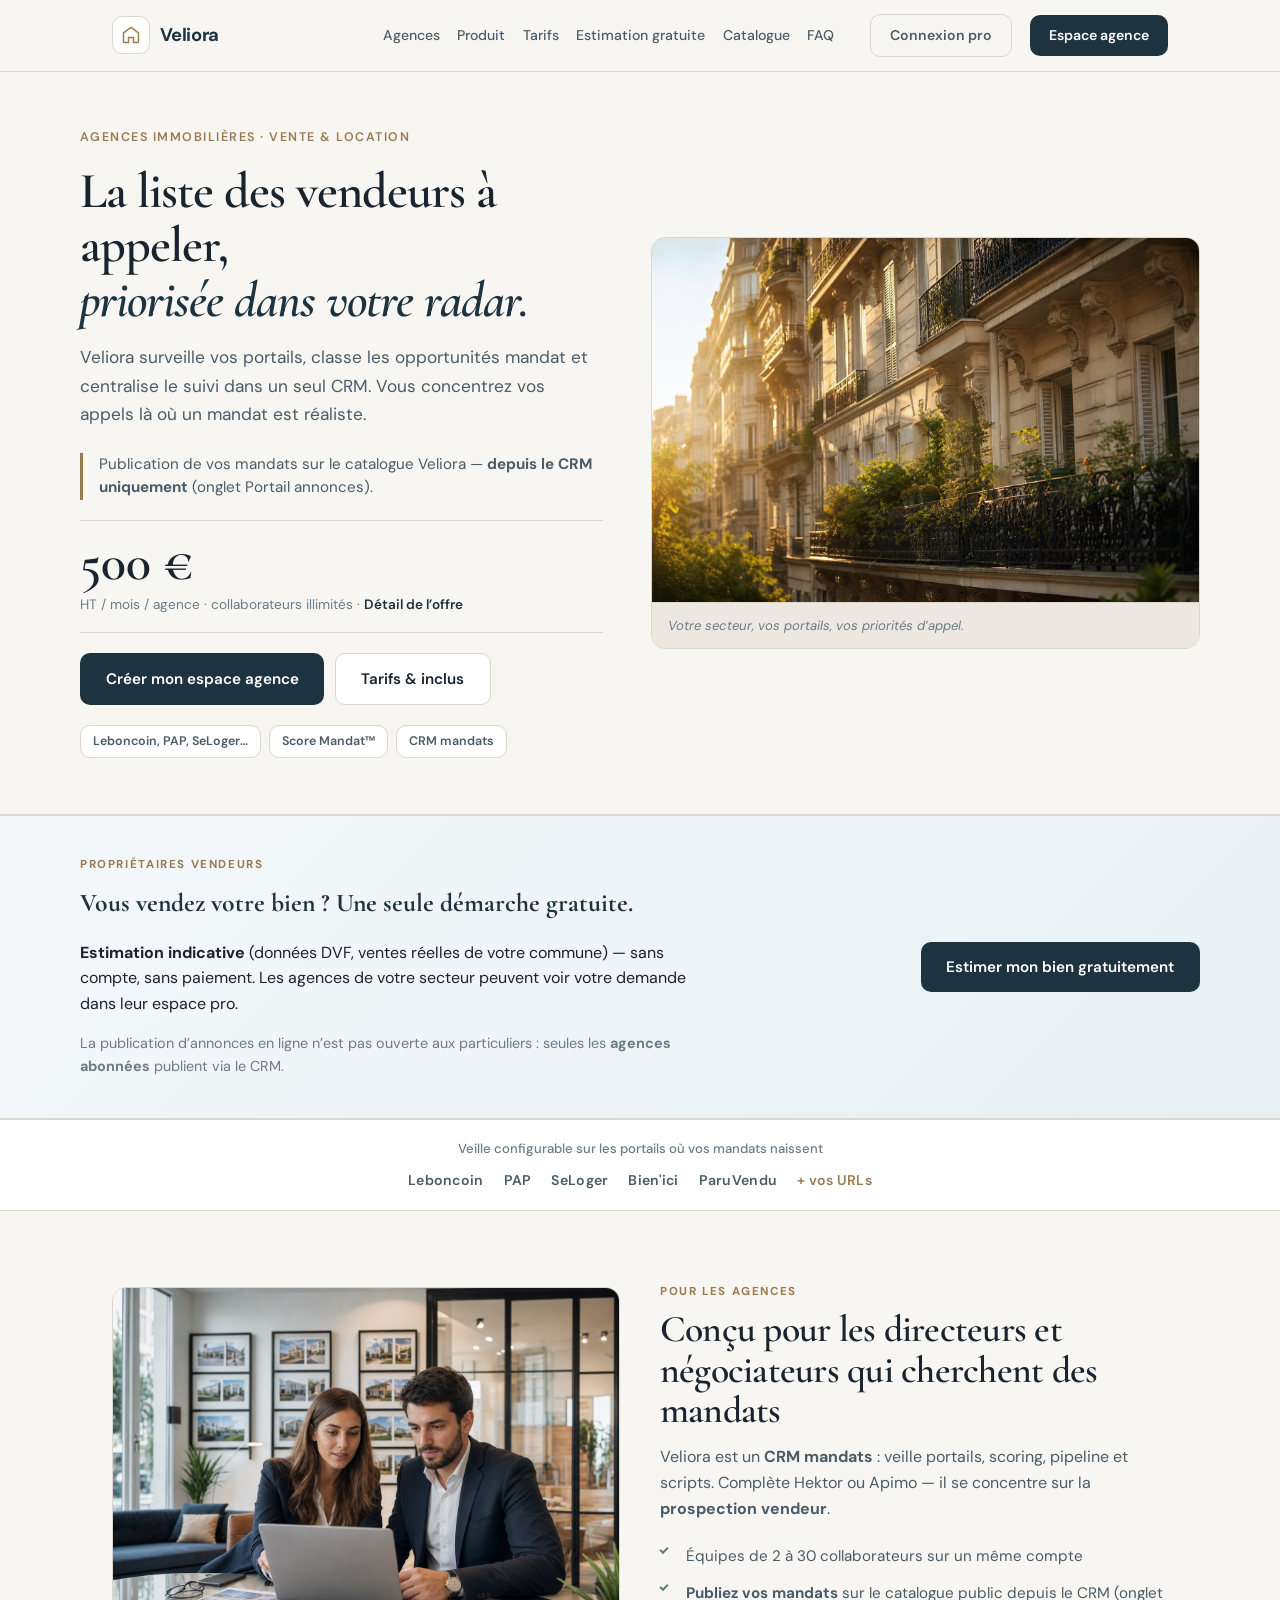
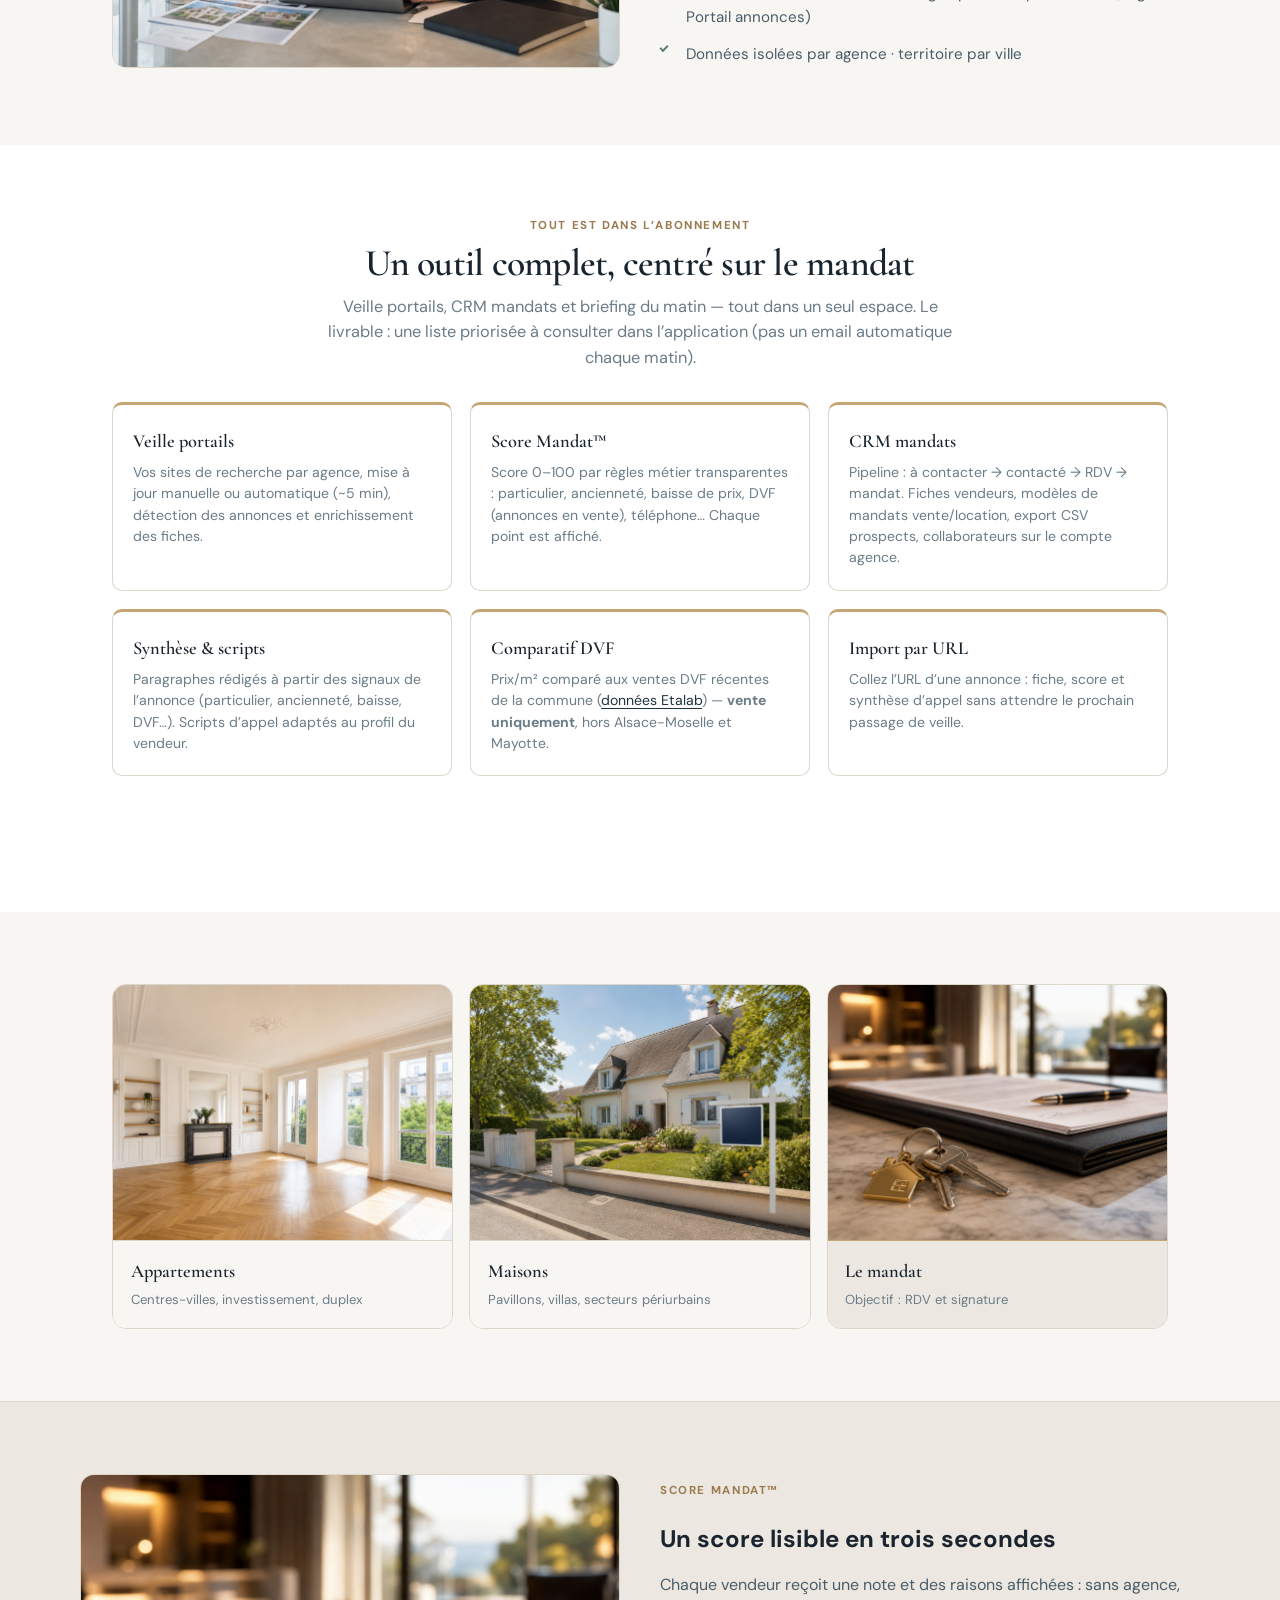
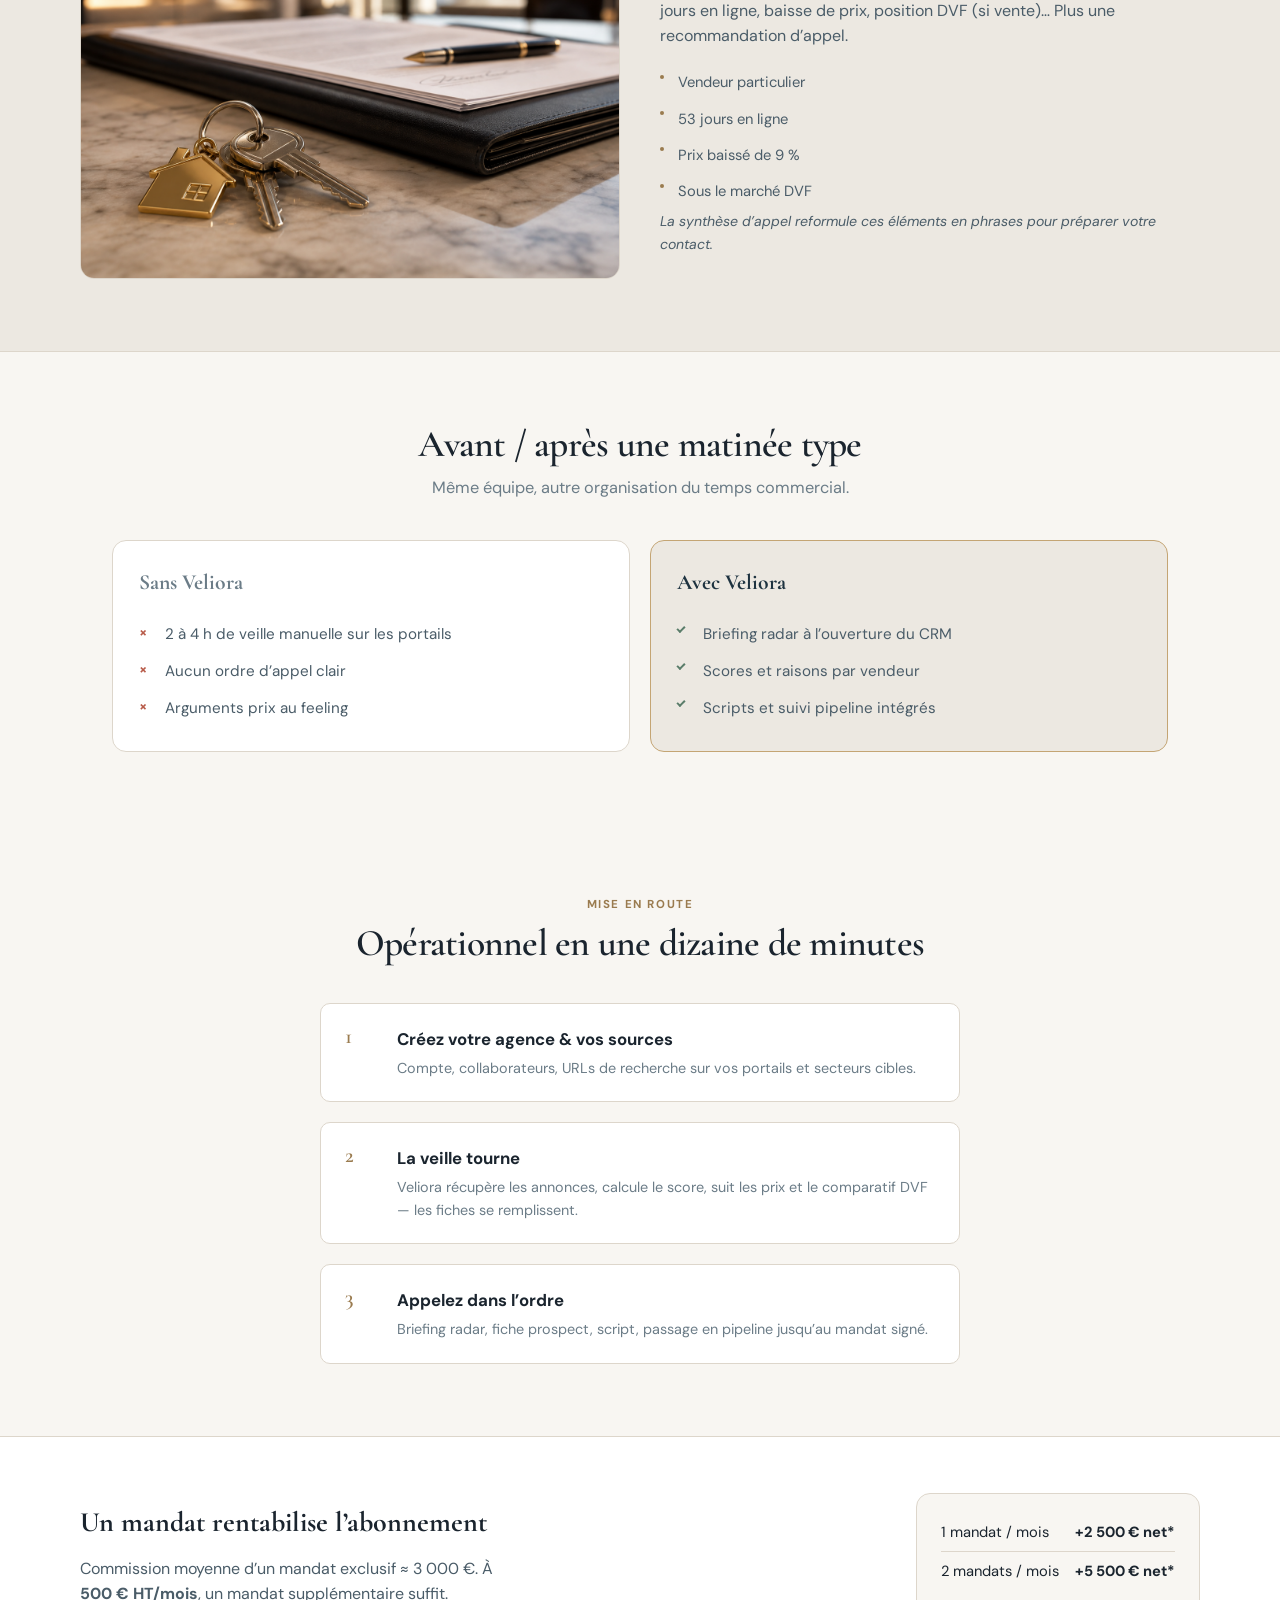
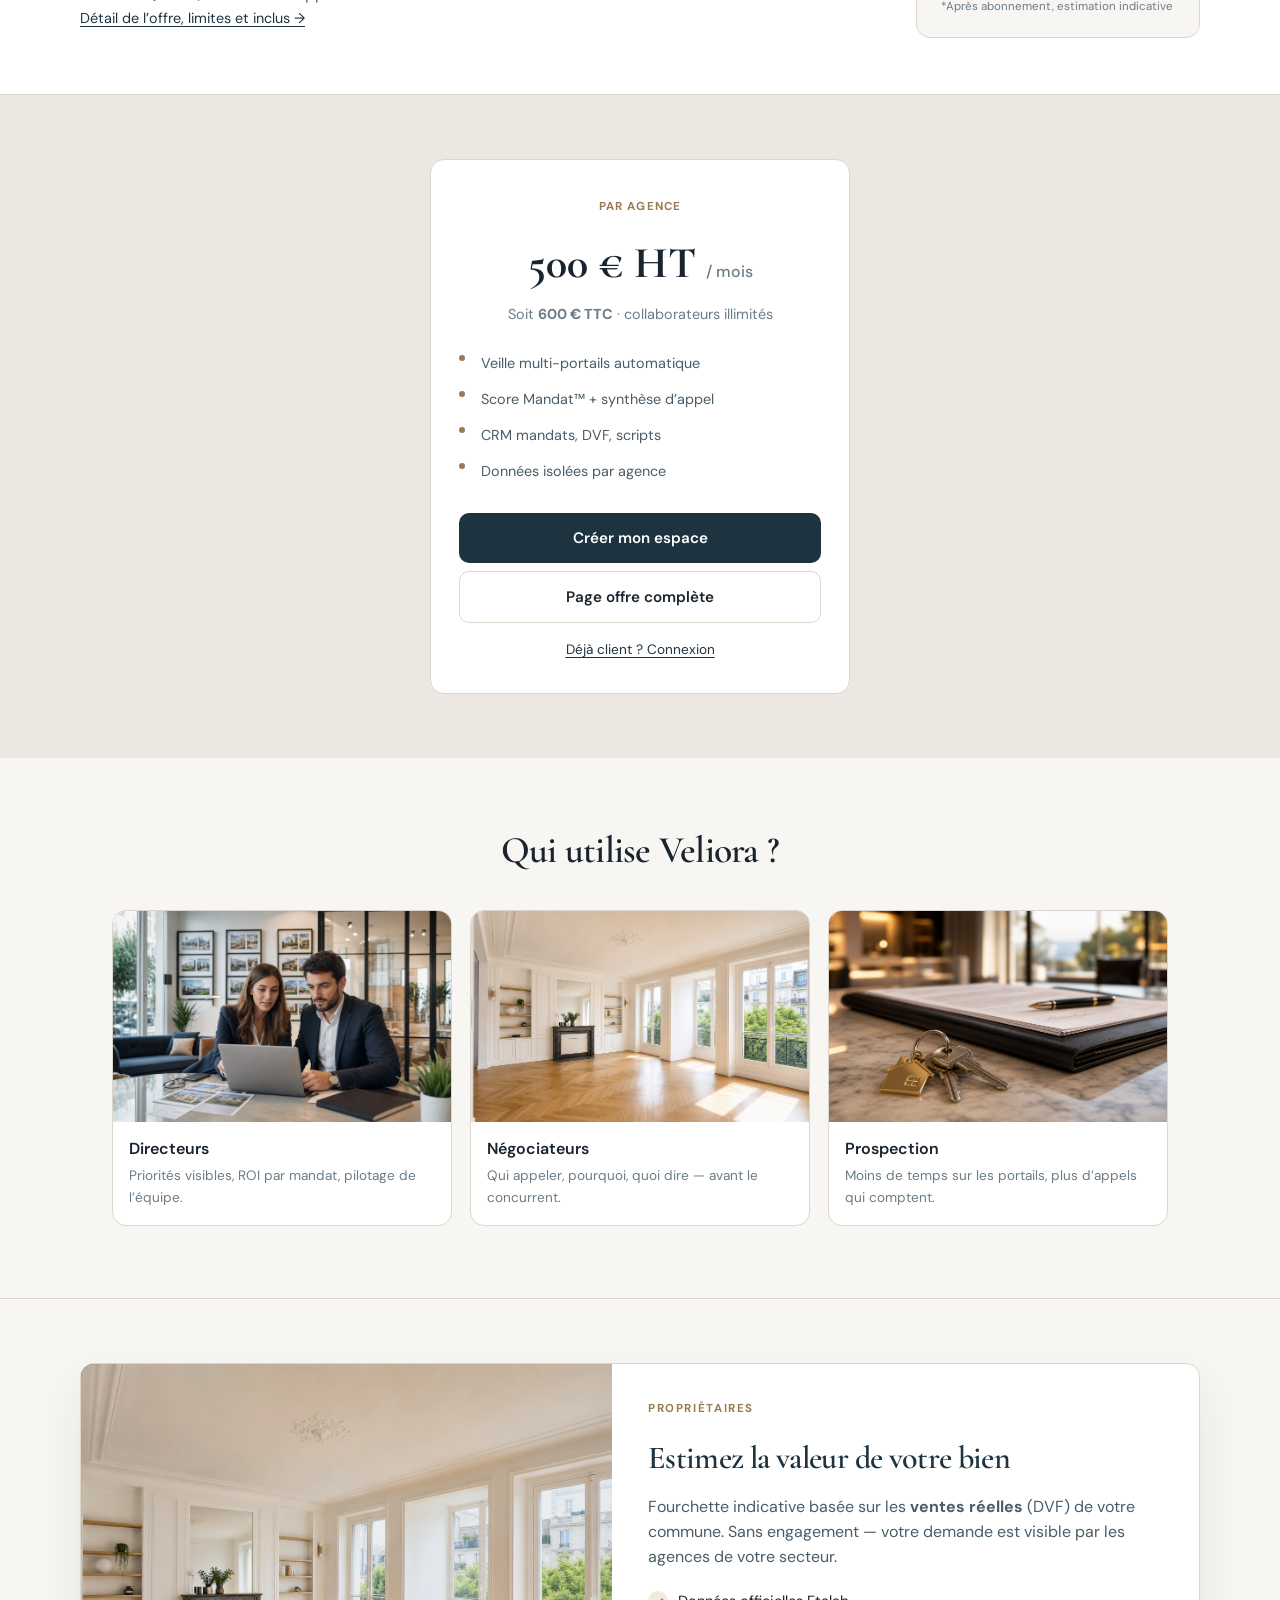
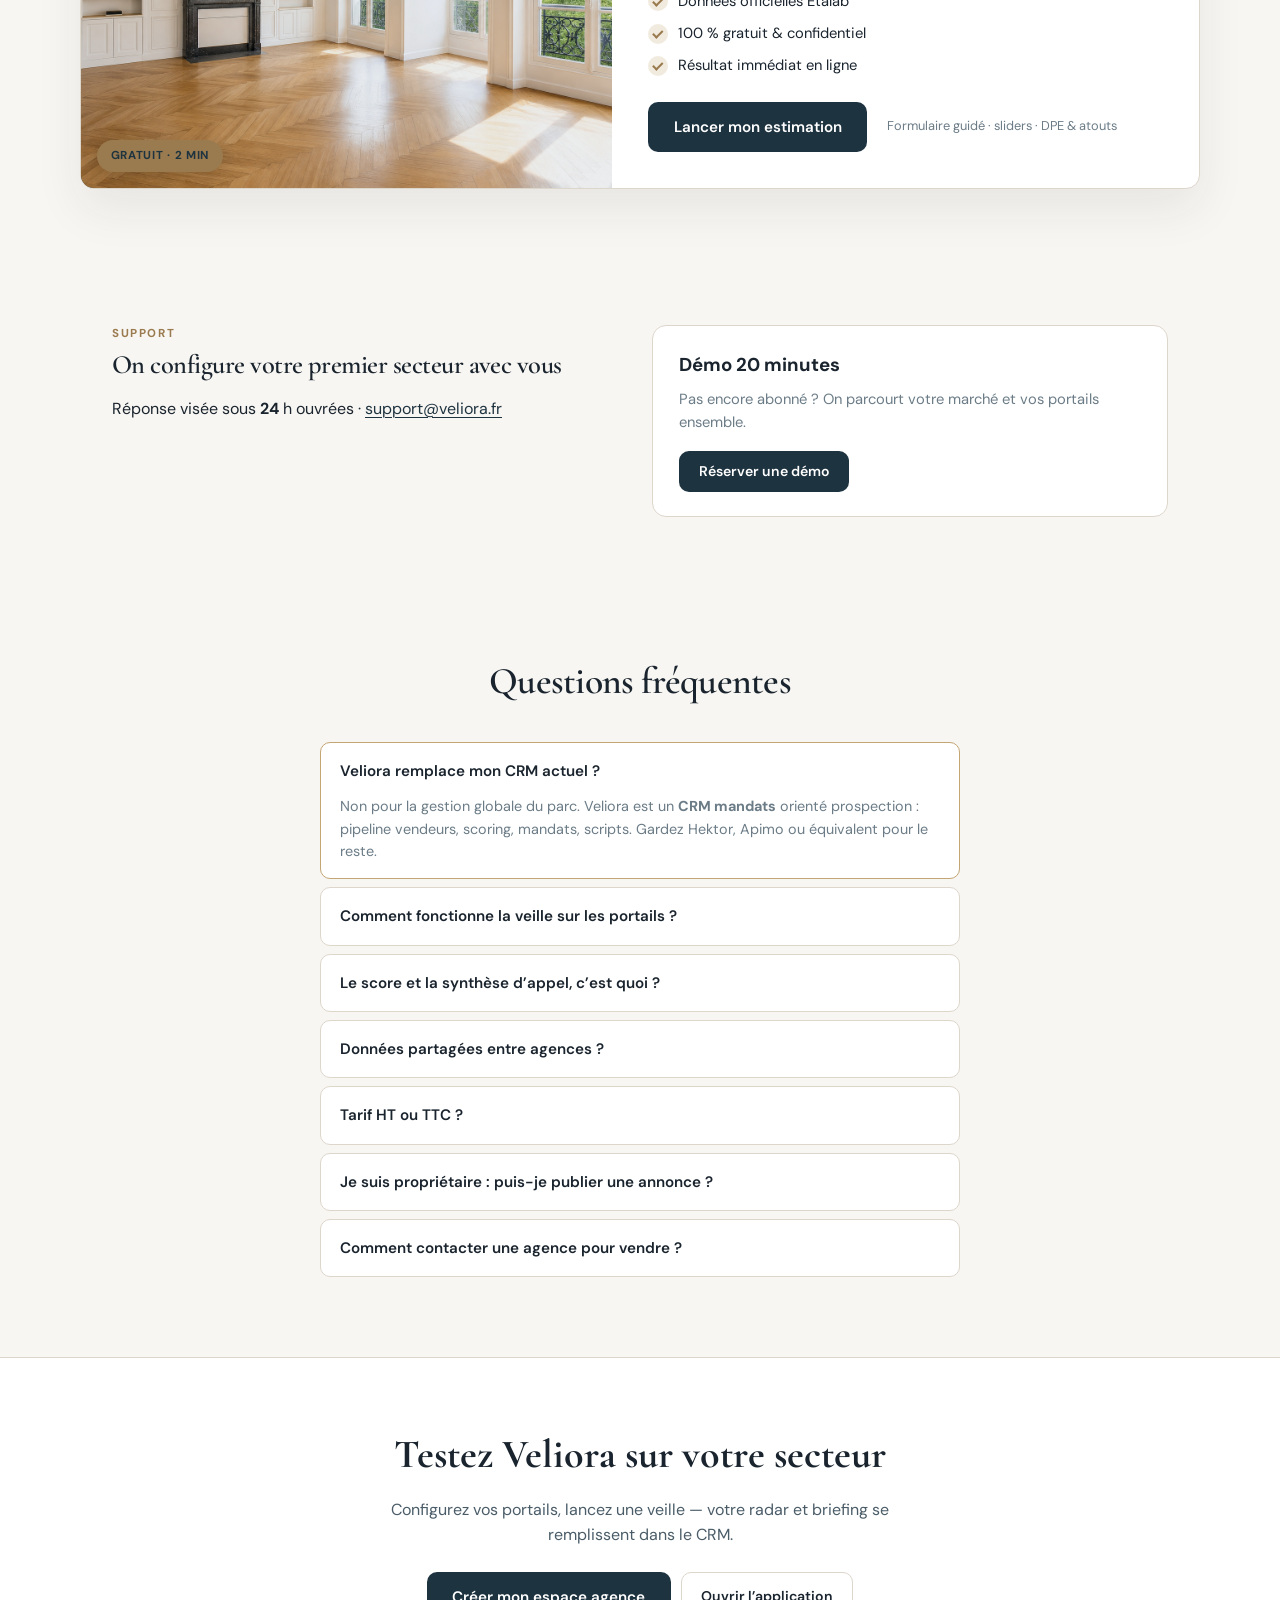
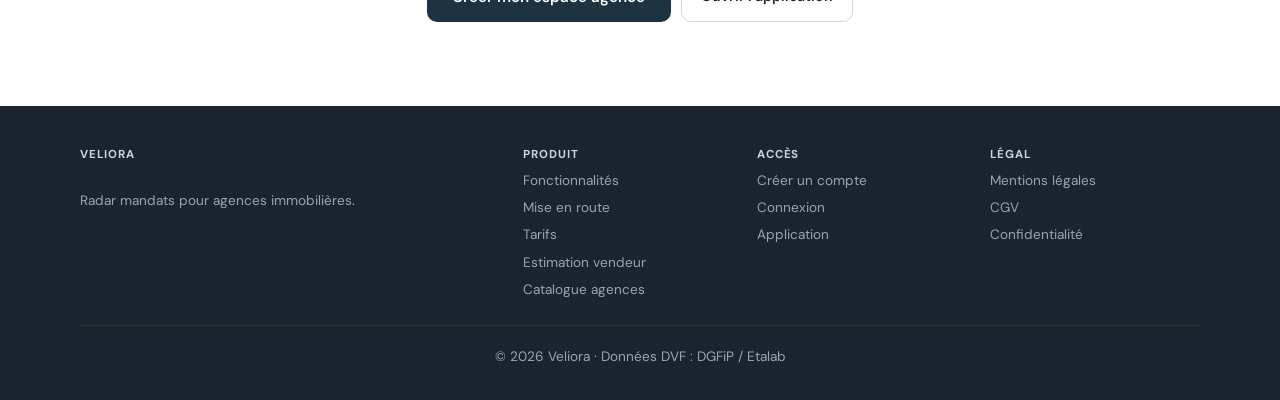
==== vitrine/index.html @ d9ef1a04 "Vitrine estimation et portail agences; adresse approximative obligatoire au crawl. Co-authored-by: C" ====
<!DOCTYPE html>
<html lang="fr">
<head>
  <meta charset="UTF-8">
  <meta name="viewport" content="width=device-width, initial-scale=1.0, viewport-fit=cover">
  <meta name="description" content="Veliora — CRM mandats pour agences. Propriétaires : estimation gratuite DVF (ventes réelles). Publication d'annonces réservée aux agences via le CRM.">
  <meta name="robots" content="index, follow">
  <link rel="canonical" href="https://veliora.fr/">
  <meta property="og:type" content="website">
  <meta property="og:locale" content="fr_FR">
  <meta property="og:title" content="Veliora — Radar mandats pour agences immobilières">
  <meta property="og:description" content="Veille, scoring et CRM mandats pour savoir qui appeler en priorité chaque matin.">
  <meta property="og:url" content="https://veliora.fr/">
  <meta property="og:image" content="https://veliora.fr/vitrine/assets/img/hero-facade.jpg">
  <meta name="twitter:card" content="summary_large_image">
  <meta name="theme-color" content="#152a36">
  <link rel="icon" href="/favicon.ico" type="image/svg+xml">
  <title>Veliora — CRM mandats pour agences · Estimation gratuite vendeurs</title>
  <link rel="stylesheet" href="/crm/assets/css/veliora-brand.css?v=2">
  <link rel="stylesheet" href="/vitrine/assets/css/vitrine.css?v=44">
  <script type="application/ld+json">
  {
    "@context": "https://schema.org",
    "@type": "SoftwareApplication",
    "name": "Veliora",
    "applicationCategory": "BusinessApplication",
    "operatingSystem": "Web",
    "description": "Radar de mandats immobiliers pour agences — veille portails, Score Mandat™, CRM mandats, briefing et priorisation des appels dans le CRM.",
    "offers": {
      "@type": "Offer",
      "price": "500",
      "priceCurrency": "EUR",
      "priceSpecification": {
        "@type": "UnitPriceSpecification",
        "price": "500",
        "priceCurrency": "EUR",
        "unitText": "HT / mois / agence"
      }
    }
  }
  </script>
</head>
<body class="vitrine vitrine-home">
  <header class="v-nav" id="top">
    <div class="v-nav-inner">
      <a href="/" class="v-brand" aria-label="Veliora — accueil">
        <span class="v-logo-mark" aria-hidden="true">
          <svg xmlns="http://www.w3.org/2000/svg" fill="none" viewBox="0 0 24 24" stroke-width="1.75" stroke="currentColor"><path d="M3 9.5L12 3l9 6.5V20a1 1 0 01-1 1h-5v-6H9v6H4a1 1 0 01-1-1V9.5z"/></svg>
        </span>
        Veliora
      </a>
      <button type="button" class="v-nav-toggle" id="nav-toggle" aria-label="Menu" aria-expanded="false">
        <span></span><span></span><span></span>
      </button>
      <nav class="v-nav-links" id="nav-links" aria-label="Navigation principale">
        <a href="/#agences">Agences</a>
        <a href="/#produit">Produit</a>
        <a href="/offre">Tarifs</a>
        <a href="/estimation" class="v-nav-estimation">Estimation gratuite</a>
        <a href="/annonces">Catalogue</a>
        <a href="/#faq">FAQ</a>
        <span class="v-nav-divider v-nav-divider--end" aria-hidden="true"></span>
        <a href="/crm/auth" class="v-btn v-btn-ghost">Connexion pro</a>
        <a href="/crm/auth?tab=register" class="v-btn v-btn-primary">Espace agence</a>
      </nav>
    </div>
  </header>

  <main>
    <!-- Hero agences -->
    <section class="v-hero v-reveal" aria-labelledby="hero-title">
      <div class="v-hero-grid">
        <div class="v-hero-copy">
          <p class="v-eyebrow">Agences immobilières · Vente &amp; location</p>
          <h1 id="hero-title">La liste des vendeurs à appeler,<br><em>priorisée dans votre radar.</em></h1>
          <p class="v-lead">
            Veliora surveille vos portails, classe les opportunités mandat et centralise le suivi dans un seul CRM.
            Vous concentrez vos appels là où un mandat est réaliste.
          </p>
          <p class="v-hero-quote">Publication de vos mandats sur le catalogue Veliora — <strong>depuis le CRM uniquement</strong> (onglet Portail annonces).</p>
          <div class="v-hero-price">
            <span class="v-hero-price-num"><span id="home-hero-price-ht">500</span> €</span>
            <span class="v-hero-price-meta">HT / mois / agence · collaborateurs illimités · <a href="/offre">Détail de l’offre</a></span>
          </div>
          <div class="v-hero-actions">
            <a href="/crm/auth?tab=register" class="v-btn v-btn-primary v-btn-lg">Créer mon espace agence</a>
            <a href="/offre" class="v-btn v-btn-secondary v-btn-lg">Tarifs &amp; inclus</a>
          </div>
          <ul class="v-hero-chips" aria-label="Fonctionnalités clés">
            <li>Leboncoin, PAP, SeLoger…</li>
            <li>Score Mandat™</li>
            <li>CRM mandats</li>
          </ul>
        </div>
        <figure class="v-hero-photo">
          <img src="/vitrine/assets/img/hero-facade.jpg" alt="Façade d'immeuble — le marché immobilier de votre secteur" width="1200" height="800" loading="eager" decoding="async" fetchpriority="high">
          <figcaption>Votre secteur, vos portails, vos priorités d’appel.</figcaption>
        </figure>
      </div>
    </section>

    <!-- Propriétaires — estimation seule -->
    <section class="v-owner-strip v-reveal" id="proprietaires" aria-labelledby="owner-strip-title">
      <div class="v-owner-strip-inner">
        <div class="v-owner-strip-copy">
          <span class="v-label">Propriétaires vendeurs</span>
          <h2 id="owner-strip-title">Vous vendez votre bien&nbsp;? Une seule démarche gratuite.</h2>
          <p><strong>Estimation indicative</strong> (données DVF, ventes réelles de votre commune) — sans compte, sans paiement. Les agences de votre secteur peuvent voir votre demande dans leur espace pro.</p>
          <p class="v-owner-strip-note">La publication d’annonces en ligne n’est pas ouverte aux particuliers : seules les <strong>agences abonnées</strong> publient via le CRM.</p>
        </div>
        <a href="/estimation" class="v-btn v-btn-primary v-btn-lg">Estimer mon bien gratuitement</a>
      </div>
    </section>

    <!-- Portails -->
    <section class="v-strip v-reveal" aria-label="Portails surveillés">
      <div class="v-strip-inner">
        <p>Veille configurable sur les portails où vos mandats naissent</p>
        <div class="v-strip-logos">
          <span>Leboncoin</span>
          <span>PAP</span>
          <span>SeLoger</span>
          <span>Bien'ici</span>
          <span>ParuVendu</span>
          <span class="v-strip-more">+ vos URLs</span>
        </div>
      </div>
    </section>

    <!-- Agences -->
    <section class="v-section v-split v-reveal" id="agences">
      <div class="v-split-media">
        <img src="/vitrine/assets/img/agency-office.jpg" alt="Équipe d'agence immobilière au travail" width="1200" height="675" loading="lazy" decoding="async">
      </div>
      <div class="v-split-copy">
        <span class="v-label">Pour les agences</span>
        <h2>Conçu pour les directeurs et négociateurs qui cherchent des mandats</h2>
        <p>
          Veliora est un <strong>CRM mandats</strong> : veille portails, scoring, pipeline et scripts.
          Complète Hektor ou Apimo — il se concentre sur la <strong>prospection vendeur</strong>.
        </p>
        <ul class="v-check-list">
          <li>Équipes de 2 à 30 collaborateurs sur un même compte</li>
          <li><strong>Publiez vos mandats</strong> sur le catalogue public depuis le CRM (onglet Portail annonces)</li>
          <li>Données isolées par agence · territoire par ville</li>
        </ul>
      </div>
    </section>

    <!-- Produit honnête -->
    <section class="v-section v-suite v-reveal" id="produit">
      <div class="v-section-head">
        <span class="v-label">Tout est dans l’abonnement</span>
        <h2>Un outil complet, centré sur le mandat</h2>
        <p class="sub">Veille portails, CRM mandats et briefing du matin — tout dans un seul espace. Le livrable : une liste priorisée à consulter dans l’application (pas un email automatique chaque matin).</p>
      </div>
      <div class="v-suite-grid v-reveal-group">
        <article class="v-suite-card" data-reveal-delay>
          <h3>Veille portails</h3>
          <p>Vos sites de recherche par agence, mise à jour manuelle ou automatique (~5 min), détection des annonces et enrichissement des fiches.</p>
        </article>
        <article class="v-suite-card" data-reveal-delay>
          <h3>Score Mandat™</h3>
          <p>Score 0–100 par règles métier transparentes : particulier, ancienneté, baisse de prix, DVF (annonces en vente), téléphone… Chaque point est affiché.</p>
        </article>
        <article class="v-suite-card" data-reveal-delay>
          <h3>CRM mandats</h3>
          <p>Pipeline : à contacter → contacté → RDV → mandat. Fiches vendeurs, modèles de mandats vente/location, export CSV prospects, collaborateurs sur le compte agence.</p>
        </article>
        <article class="v-suite-card" data-reveal-delay>
          <h3>Synthèse & scripts</h3>
          <p>Paragraphes rédigés à partir des signaux de l’annonce (particulier, ancienneté, baisse, DVF…). Scripts d’appel adaptés au profil du vendeur.</p>
        </article>
        <article class="v-suite-card" data-reveal-delay>
          <h3>Comparatif DVF</h3>
          <p>Prix/m² comparé aux ventes DVF récentes de la commune (<a href="https://app.dvf.etalab.gouv.fr/" target="_blank" rel="noopener">données Etalab</a>) — <strong>vente uniquement</strong>, hors Alsace-Moselle et Mayotte.</p>
        </article>
        <article class="v-suite-card" data-reveal-delay>
          <h3>Import par URL</h3>
          <p>Collez l’URL d’une annonce : fiche, score et synthèse d’appel sans attendre le prochain passage de veille.</p>
        </article>
      </div>
    </section>

    <!-- Galerie biens -->
    <section class="v-section v-gallery v-reveal">
      <div class="v-gallery-grid v-reveal-group">
        <article class="v-gallery-card" data-reveal-delay>
          <img src="/vitrine/assets/img/apartment-interior.jpg" alt="Appartement en vente" width="800" height="600" loading="lazy" decoding="async">
          <div class="v-gallery-cap"><h3>Appartements</h3><p>Centres-villes, investissement, duplex</p></div>
        </article>
        <article class="v-gallery-card" data-reveal-delay>
          <img src="/vitrine/assets/img/house-exterior.jpg" alt="Maison avec jardin" width="800" height="600" loading="lazy" decoding="async">
          <div class="v-gallery-cap"><h3>Maisons</h3><p>Pavillons, villas, secteurs périurbains</p></div>
        </article>
        <article class="v-gallery-card v-gallery-card--accent" data-reveal-delay>
          <img src="/vitrine/assets/img/mandate-keys.jpg" alt="Clés et mandat signé" width="400" height="400" loading="lazy" decoding="async">
          <div class="v-gallery-cap"><h3>Le mandat</h3><p>Objectif : RDV et signature</p></div>
        </article>
      </div>
    </section>

    <!-- Score -->
    <section class="v-band v-band--paper v-reveal" id="score-mandat">
      <div class="v-band-inner v-split">
        <div class="v-split-media">
          <img src="/vitrine/assets/img/mandate-keys.jpg" alt="Remise des clés — objectif mandat signé" width="800" height="600" loading="lazy" decoding="async">
        </div>
        <div class="v-split-copy">
          <span class="v-label">Score Mandat™</span>
          <h2>Un score lisible en trois secondes</h2>
          <p>Chaque vendeur reçoit une note et des raisons affichées : sans agence, jours en ligne, baisse de prix, position DVF (si vente)… Plus une recommandation d’appel.</p>
          <ul class="v-score-reasons">
            <li>Vendeur particulier</li>
            <li>53 jours en ligne</li>
            <li>Prix baissé de 9 %</li>
            <li>Sous le marché DVF</li>
          </ul>
          <p class="v-band-note">La synthèse d’appel reformule ces éléments en phrases pour préparer votre contact.</p>
        </div>
      </div>
    </section>

    <!-- Avant / après -->
    <section class="v-section v-compare v-reveal">
      <div class="v-section-head">
        <h2>Avant / après une matinée type</h2>
        <p class="sub">Même équipe, autre organisation du temps commercial.</p>
      </div>
      <div class="v-before-after-grid">
        <div class="v-ba-col before">
          <h3>Sans Veliora</h3>
          <ul class="v-check-list negative">
            <li>2 à 4 h de veille manuelle sur les portails</li>
            <li>Aucun ordre d’appel clair</li>
            <li>Arguments prix au feeling</li>
          </ul>
        </div>
        <div class="v-ba-col after">
          <h3>Avec Veliora</h3>
          <ul class="v-check-list">
            <li>Briefing radar à l’ouverture du CRM</li>
            <li>Scores et raisons par vendeur</li>
            <li>Scripts et suivi pipeline intégrés</li>
          </ul>
        </div>
      </div>
    </section>

    <!-- Étapes -->
    <section class="v-section v-steps-block v-reveal" id="comment">
      <div class="v-section-head">
        <span class="v-label">Mise en route</span>
        <h2>Opérationnel en une dizaine de minutes</h2>
      </div>
      <ol class="v-steps">
        <li class="v-reveal">
          <span class="v-step-num">1</span>
          <div>
            <h3>Créez votre agence & vos sources</h3>
            <p>Compte, collaborateurs, URLs de recherche sur vos portails et secteurs cibles.</p>
          </div>
        </li>
        <li class="v-reveal">
          <span class="v-step-num">2</span>
          <div>
            <h3>La veille tourne</h3>
            <p>Veliora récupère les annonces, calcule le score, suit les prix et le comparatif DVF — les fiches se remplissent.</p>
          </div>
        </li>
        <li class="v-reveal">
          <span class="v-step-num">3</span>
          <div>
            <h3>Appelez dans l’ordre</h3>
            <p>Briefing radar, fiche prospect, script, passage en pipeline jusqu’au mandat signé.</p>
          </div>
        </li>
      </ol>
    </section>

    <!-- ROI -->
    <section class="v-roi v-reveal">
      <div class="v-roi-inner">
        <div class="v-roi-text">
          <h2>Un mandat rentabilise l’abonnement</h2>
          <p>Commission moyenne d’un mandat exclusif ≈ 3 000 €. À <strong><span id="home-price-ht">500</span> € HT/mois</strong>, un mandat supplémentaire suffit.</p>
          <p class="v-roi-link"><a href="/offre">Détail de l’offre, limites et inclus →</a></p>
        </div>
        <div class="v-roi-math">
          <div class="v-roi-row"><span>1 mandat / mois</span><strong>+2 500 € net*</strong></div>
          <div class="v-roi-row"><span>2 mandats / mois</span><strong>+5 500 € net*</strong></div>
          <p class="v-roi-foot">*Après abonnement, estimation indicative</p>
        </div>
      </div>
    </section>

    <!-- Tarif -->
    <section class="v-pricing v-reveal" id="tarifs">
      <div class="v-pricing-card">
        <span class="v-price-badge">Par agence</span>
        <h2><span id="home-price-ht-2">500</span> € HT <span class="v-price-period">/ mois</span></h2>
        <p class="v-price-ttc-home">Soit <strong><span id="home-price-ttc">600</span> € TTC</strong> · collaborateurs illimités</p>
        <ul class="v-price-list">
          <li>Veille multi-portails automatique</li>
          <li>Score Mandat™ + synthèse d’appel</li>
          <li>CRM mandats, DVF, scripts</li>
          <li>Données isolées par agence</li>
        </ul>
        <div class="v-price-actions">
          <a href="/crm/auth?tab=register" class="v-btn v-btn-primary v-btn-lg">Créer mon espace</a>
          <a href="/offre" class="v-btn v-btn-secondary v-btn-lg">Page offre complète</a>
        </div>
        <p class="v-price-alt"><a href="/crm/auth">Déjà client ? Connexion</a></p>
      </div>
    </section>

    <!-- Équipe -->
    <section class="v-section v-team v-reveal">
      <div class="v-section-head">
        <h2>Qui utilise Veliora ?</h2>
      </div>
      <div class="v-audience">
        <article class="v-audience-item">
          <img src="/vitrine/assets/img/agency-office.jpg" alt="" width="400" height="280" loading="lazy" decoding="async">
          <h3>Directeurs</h3>
          <p>Priorités visibles, ROI par mandat, pilotage de l’équipe.</p>
        </article>
        <article class="v-audience-item">
          <img src="/vitrine/assets/img/apartment-interior.jpg" alt="" width="400" height="280" loading="lazy" decoding="async">
          <h3>Négociateurs</h3>
          <p>Qui appeler, pourquoi, quoi dire — avant le concurrent.</p>
        </article>
        <article class="v-audience-item">
          <img src="/vitrine/assets/img/mandate-keys.jpg" alt="" width="400" height="280" loading="lazy" decoding="async">
          <h3>Prospection</h3>
          <p>Moins de temps sur les portails, plus d’appels qui comptent.</p>
        </article>
      </div>
    </section>

    <!-- CTA estimation vendeur → LP /estimation -->
    <section class="v-est-promo v-reveal" id="estimateur" aria-labelledby="estimateur-title">
      <div class="v-est-promo-wrap">
        <article class="v-est-promo-card">
          <div class="v-est-promo-visual" aria-hidden="true">
            <img src="/vitrine/assets/img/apartment-interior.jpg" alt="" width="560" height="400" loading="lazy" decoding="async">
            <span class="v-est-promo-badge">Gratuit · 2 min</span>
          </div>
          <div class="v-est-promo-body">
            <span class="v-label">Propriétaires</span>
            <h2 id="estimateur-title">Estimez la valeur de votre bien</h2>
            <p class="v-est-promo-lead">Fourchette indicative basée sur les <strong>ventes réelles</strong> (DVF) de votre commune. Sans engagement — votre demande est visible par les agences de votre secteur.</p>
            <ul class="v-est-promo-points">
              <li><span class="v-est-promo-check" aria-hidden="true"></span>Données officielles Etalab</li>
              <li><span class="v-est-promo-check" aria-hidden="true"></span>100 % gratuit &amp; confidentiel</li>
              <li><span class="v-est-promo-check" aria-hidden="true"></span>Résultat immédiat en ligne</li>
            </ul>
            <div class="v-est-promo-actions">
              <a href="/estimation" class="v-btn v-btn-primary v-btn-lg">Lancer mon estimation</a>
              <span class="v-est-promo-meta">Formulaire guidé · sliders · DPE &amp; atouts</span>
            </div>
          </div>
        </article>
      </div>
    </section>

    <!-- Support -->
    <section class="v-section v-support-block v-reveal" id="support">
      <div class="v-support-grid">
        <div class="v-support-copy">
          <span class="v-label">Support</span>
          <h2>On configure votre premier secteur avec vous</h2>
          <p>Réponse visée sous <strong id="sla-hours">24</strong> h ouvrées · <a id="support-email-link" href="mailto:support@veliora.fr">support@veliora.fr</a></p>
        </div>
        <div class="v-demo-card">
          <h3>Démo 20 minutes</h3>
          <p>Pas encore abonné ? On parcourt votre marché et vos portails ensemble.</p>
          <a href="mailto:support@veliora.fr" id="demo-cta" class="v-btn v-btn-primary">Réserver une démo</a>
        </div>
      </div>
    </section>

    <!-- FAQ -->
    <section class="v-section v-faq v-reveal" id="faq">
      <div class="v-section-head">
        <h2>Questions fréquentes</h2>
      </div>
      <div class="v-faq-grid">
        <details open>
          <summary>Veliora remplace mon CRM actuel ?</summary>
          <p>Non pour la gestion globale du parc. Veliora est un <strong>CRM mandats</strong> orienté prospection : pipeline vendeurs, scoring, mandats, scripts. Gardez Hektor, Apimo ou équivalent pour le reste.</p>
        </details>
        <details>
          <summary>Comment fonctionne la veille sur les portails ?</summary>
          <p>Veliora consulte les pages de recherche que vous configurez, détecte les nouvelles annonces, enrichit les fiches (contacts, prix, DVF si vente) et alimente votre briefing du matin. Lancez une mise à jour manuelle, laissez la veille automatique tourner, ou analysez une annonce par son lien.</p>
        </details>
        <details>
          <summary>Le score et la synthèse d’appel, c’est quoi ?</summary>
          <p>Le <strong>Score Mandat™</strong> = règles métier affichées (particulier, baisse, DVF sur vente…). La <strong>synthèse d’appel</strong> = paragraphes générés à partir de ces signaux (pas un modèle externe type ChatGPT). Chaque critère du score reste visible dans le CRM.</p>
        </details>
        <details>
          <summary>Données partagées entre agences ?</summary>
          <p>Non. Chaque agence a son espace isolé : portails, prospects, historique de veille et utilisateurs.</p>
        </details>
        <details>
          <summary>Tarif HT ou TTC ?</summary>
          <p><strong><span id="trial-price-ht">500</span> € HT / mois</strong> par agence. TVA selon votre statut.<span id="trial-line"></span> <a href="/offre">Voir l’offre →</a></p>
        </details>
        <details>
          <summary>Je suis propriétaire : puis-je publier une annonce ?</summary>
          <p>Non. Les particuliers utilisent uniquement l’<a href="/estimation">estimation gratuite</a>. La publication sur le catalogue Veliora est réservée aux <strong>agences connectées</strong> (menu CRM → Portail annonces).</p>
        </details>
        <details>
          <summary>Comment contacter une agence pour vendre ?</summary>
          <p>Après votre estimation, les agences de votre ville qui utilisent Veliora peuvent consulter votre demande. Vous pouvez aussi consulter le <a href="/annonces">catalogue des annonces publiées par les agences</a>.</p>
        </details>
      </div>
    </section>

    <!-- CTA -->
    <section class="v-cta-final v-reveal">
      <div class="v-cta-inner">
        <h2>Testez Veliora sur votre secteur</h2>
        <p>Configurez vos portails, lancez une veille — votre radar et briefing se remplissent dans le CRM.</p>
        <div class="v-hero-actions">
          <a href="/crm/auth?tab=register" class="v-btn v-btn-primary v-btn-lg">Créer mon espace agence</a>
          <a href="/crm" class="v-btn v-btn-secondary">Ouvrir l’application</a>
        </div>
      </div>
    </section>
  </main>

  <footer class="v-footer">
    <div class="v-footer-grid v-footer-grid-4">
      <div>
        <strong class="v-footer-brand">Veliora</strong>
        <p>Radar mandats pour agences immobilières.</p>
      </div>
      <div>
        <strong>Produit</strong>
        <a href="#produit">Fonctionnalités</a>
        <a href="#comment">Mise en route</a>
        <a href="/offre">Tarifs</a>
        <a href="/estimation">Estimation vendeur</a>
        <a href="/annonces">Catalogue agences</a>
      </div>
      <div>
        <strong>Accès</strong>
        <a href="/crm/auth?tab=register">Créer un compte</a>
        <a href="/crm/auth">Connexion</a>
        <a href="/crm">Application</a>
      </div>
      <div>
        <strong>Légal</strong>
        <a href="/mentions-legales">Mentions légales</a>
        <a href="/cgv">CGV</a>
        <a href="/confidentialite">Confidentialité</a>
      </div>
    </div>
    <p class="v-footer-copy">© 2026 Veliora · Données DVF : DGFiP / Etalab</p>
  </footer>

  <script src="/vitrine/assets/js/vitrine-nav.js?v=1" defer></script>
  <script src="/vitrine/assets/js/vitrine.js?v=35" defer></script>
  <script>
    if ("serviceWorker" in navigator) {
      navigator.serviceWorker.getRegistrations().then((regs) => {
        regs.forEach((r) => r.unregister());
      });
    }
    (function syncPriceIds() {
      const ht = document.getElementById("home-price-ht");
      const ht2 = document.getElementById("home-price-ht-2");
      if (!ht || !ht2) return;
      const obs = new MutationObserver(() => { ht2.textContent = ht.textContent; });
      obs.observe(ht, { childList: true, characterData: true, subtree: true });
      ht2.textContent = ht.textContent;
    })();
  </script>
</body>
</html>
---- crm/assets/css/veliora-brand.css ----
/**
 * Veliora — design system partagé (vitrine + CRM + connexion)
 * Premium immobilier : sobre, chaleureux, sans effet « tech / IA ».
 */
@import url('https://fonts.googleapis.com/css2?family=Cormorant+Garamond:ital,wght@0,500;0,600;0,700;1,500&family=DM+Sans:ital,wght@0,400;0,500;0,600;0,700&display=swap');

:root {
  /* Primaire — ardoise profonde (confiance, mandats) */
  --brand-primary: #1e3340;
  --brand-primary-dark: #152a36;
  --brand-primary-light: #3d5563;

  /* Accent — bronze discret (luxe discret, pas or criard) */
  --brand-accent: #9a7b4f;
  --brand-accent-dark: #7d6340;
  --brand-accent-light: #c4a574;

  /* Secondaire — sauge (validation, opportunité) */
  --brand-secondary: #5a7d6a;
  --brand-secondary-dark: #466052;

  --brand-bg: #f8f6f2;
  --brand-surface: #ffffff;
  --brand-text: #1a242e;
  --brand-text-soft: #4a5c68;
  --brand-muted: #6b7c87;

  /* Alias Veliora historiques */
  --v-cream: var(--brand-bg);
  --v-sand: #ece8e1;
  --v-white: var(--brand-surface);
  --v-ink: var(--brand-text);
  --v-ink-soft: var(--brand-text-soft);
  --v-muted: var(--brand-muted);
  --v-navy: var(--brand-primary);
  --v-slate: var(--brand-primary-dark);
  --v-brass: var(--brand-accent);
  --v-brass-light: var(--brand-accent-light);
  --v-sage: var(--brand-secondary);
  --v-sage-bg: #eef4f0;
  --v-clay: #b85c4a;
  --v-border: #ddd6cb;
  --v-border-warm: var(--v-border);
  --v-shadow: 0 2px 14px rgba(26, 36, 46, 0.06);
  --v-shadow-lg: 0 8px 32px rgba(26, 36, 46, 0.08);
  --v-radius: 10px;
  --v-radius-lg: 14px;
  --v-font: 'DM Sans', system-ui, sans-serif;
  --v-serif: 'Cormorant Garamond', Georgia, 'Times New Roman', serif;
  --v-ease: cubic-bezier(0.22, 1, 0.36, 1);

  --font-sans: var(--v-font);
  --font-serif: var(--v-serif);

  --brand-night: var(--brand-primary-dark);
  --brand-blue: var(--brand-primary);
  --brand-blue-dark: var(--brand-primary-dark);
  --brand-blue-light: var(--brand-primary-light);
  --brand-blue-glow: rgba(30, 51, 64, 0.12);
  --brand-gold: var(--brand-accent);
  --brand-gold-glow: rgba(154, 123, 79, 0.15);
  --gradient-brand: linear-gradient(135deg, var(--brand-primary-dark) 0%, var(--brand-primary) 100%);
  --gradient-app: var(--brand-bg);

  /* Scrollbars — fines, ardoise / bronze, fond transparent */
  --scrollbar-size: 8px;
  --scrollbar-size-thin: 5px;
  --scrollbar-track: transparent;
  --scrollbar-thumb: rgba(30, 51, 64, 0.2);
  --scrollbar-thumb-hover: rgba(30, 51, 64, 0.34);
  --scrollbar-thumb-active: rgba(154, 123, 79, 0.48);
  --scrollbar-track-dark: transparent;
  --scrollbar-thumb-dark: rgba(248, 246, 242, 0.14);
  --scrollbar-thumb-dark-hover: rgba(248, 246, 242, 0.26);
  --scrollbar-thumb-dark-active: rgba(196, 165, 116, 0.42);
}

/* ─── Scrollbars globales (CRM, vitrine, auth) ─── */

@supports (scrollbar-width: thin) {
  html {
    scrollbar-width: thin;
    scrollbar-color: var(--scrollbar-thumb) var(--scrollbar-track);
  }
}

*,
*::before,
*::after {
  scrollbar-width: thin;
  scrollbar-color: var(--scrollbar-thumb) var(--scrollbar-track);
}

*::-webkit-scrollbar {
  width: var(--scrollbar-size);
  height: var(--scrollbar-size);
}

*::-webkit-scrollbar-track {
  background: var(--scrollbar-track);
}

*::-webkit-scrollbar-thumb {
  background-color: var(--scrollbar-thumb);
  border-radius: 999px;
  border: 2px solid transparent;
  background-clip: padding-box;
  transition: background-color 0.2s var(--v-ease);
}

*::-webkit-scrollbar-thumb:hover {
  background-color: var(--scrollbar-thumb-hover);
}

*::-webkit-scrollbar-thumb:active {
  background-color: var(--scrollbar-thumb-active);
}

*::-webkit-scrollbar-corner {
  background: transparent;
}

textarea::-webkit-scrollbar,
.select-scroll::-webkit-scrollbar,
.table-scroll::-webkit-scrollbar {
  width: var(--scrollbar-size-thin);
  height: var(--scrollbar-size-thin);
}

/* Fonds sombres (sidebar CRM) */
.sidebar,
.sidebar-nav {
  scrollbar-color: var(--scrollbar-thumb-dark) var(--scrollbar-track-dark);
}

.sidebar ::-webkit-scrollbar-thumb,
.sidebar-nav ::-webkit-scrollbar-thumb {
  background-color: var(--scrollbar-thumb-dark);
}

.sidebar ::-webkit-scrollbar-thumb:hover,
.sidebar-nav ::-webkit-scrollbar-thumb:hover {
  background-color: var(--scrollbar-thumb-dark-hover);
}

.sidebar ::-webkit-scrollbar-thumb:active,
.sidebar-nav ::-webkit-scrollbar-thumb:active {
  background-color: var(--scrollbar-thumb-dark-active);
}

/* Masquage volontaire (ex. carrousel filtres mobile) */
.scrollbar-none,
.scrollbar-none * {
  scrollbar-width: none;
}

.scrollbar-none::-webkit-scrollbar,
.scrollbar-none *::-webkit-scrollbar {
  display: none;
  width: 0;
  height: 0;
}
---- vitrine/assets/css/vitrine.css ----
/* Veliora vitrine — même design system que le CRM */
@import url('/crm/assets/css/veliora-brand.css');

.vitrine,
.vitrine *,
.vitrine *::before,
.vitrine *::after {
  box-sizing: border-box;
}

:root {
  --v-max: 1120px;
  --v-ease: cubic-bezier(0.22, 1, 0.36, 1);
}

html:has(body.vitrine),
body.vitrine {
  margin: 0;
  padding: 0;
  width: 100%;
  max-width: 100%;
  overflow-x: hidden;
  background: var(--v-cream);
}

body.vitrine {
  font-family: var(--v-font);
  font-size: 1rem;
  line-height: 1.6;
  color: var(--v-ink);
  -webkit-font-smoothing: antialiased;
}

body.vitrine main {
  display: block;
}

.vitrine img {
  max-width: 100%;
  height: auto;
  display: block;
}

.vitrine a {
  color: var(--v-navy);
  text-decoration-thickness: 1px;
  text-underline-offset: 3px;
}

.vitrine a:hover {
  color: var(--v-brass);
}

/* ─── Nav ─── */
.v-nav {
  position: sticky;
  top: 0;
  z-index: 100;
  padding-top: env(safe-area-inset-top, 0);
  background: var(--v-cream);
  border-bottom: 1px solid var(--v-border);
  transition: border-color 0.35s var(--v-ease), box-shadow 0.35s var(--v-ease);
}

.v-nav.v-nav-scrolled {
  border-bottom-color: var(--v-border);
  box-shadow: 0 4px 24px rgba(30, 51, 64, 0.06);
}

.v-nav-inner {
  max-width: var(--v-max);
  margin: 0 auto;
  padding: 0.85rem clamp(1rem, 4vw, 2rem);
  display: flex;
  align-items: center;
  justify-content: space-between;
  gap: 1rem;
  position: relative;
}

.v-brand {
  display: flex;
  align-items: center;
  gap: 0.6rem;
  color: var(--v-ink);
  font-weight: 700;
  font-size: 1.15rem;
  text-decoration: none !important;
  letter-spacing: -0.02em;
}

.v-logo-mark {
  width: 38px;
  height: 38px;
  display: flex;
  align-items: center;
  justify-content: center;
  background: var(--v-white);
  border: 1px solid var(--v-border);
  border-radius: 10px;
  color: var(--v-brass);
}

.v-logo-mark svg { width: 20px; height: 20px; }

.v-nav-links {
  display: flex;
  gap: 1.1rem;
  align-items: center;
}

.v-nav-links > a:not(.v-btn) {
  color: var(--v-ink-soft);
  font-size: 0.88rem;
  font-weight: 500;
  text-decoration: none;
  transition: color 0.2s;
}

.v-nav-links > a:not(.v-btn):hover { color: var(--v-ink); }

.v-nav-toggle {
  display: none;
  flex-direction: column;
  gap: 5px;
  background: none;
  border: none;
  padding: 0.5rem;
  min-width: 44px;
  min-height: 44px;
  align-items: center;
  justify-content: center;
  cursor: pointer;
}

.v-nav-toggle span {
  display: block;
  width: 22px;
  height: 2px;
  background: var(--v-ink);
  border-radius: 2px;
  transition: transform 0.25s, opacity 0.25s;
}

.v-nav-toggle[aria-expanded="true"] span:nth-child(1) { transform: translateY(7px) rotate(45deg); }
.v-nav-toggle[aria-expanded="true"] span:nth-child(2) { opacity: 0; }
.v-nav-toggle[aria-expanded="true"] span:nth-child(3) { transform: translateY(-7px) rotate(-45deg); }

/* Buttons */
.v-btn {
  display: inline-flex;
  align-items: center;
  justify-content: center;
  gap: 0.4rem;
  padding: 0.6rem 1.2rem;
  border-radius: var(--v-radius);
  font-weight: 600;
  font-size: 0.88rem;
  border: none;
  cursor: pointer;
  text-decoration: none !important;
  transition: background 0.2s, border-color 0.2s, color 0.2s;
}

.v-btn-lg { padding: 0.8rem 1.6rem; font-size: 0.95rem; }

.v-btn-primary {
  background: var(--v-navy);
  color: #fff !important;
}

.v-btn-primary:hover {
  background: var(--v-slate);
}

.v-btn-secondary {
  background: var(--v-white);
  color: var(--v-ink) !important;
  border: 1px solid var(--v-border);
}

.v-btn-secondary:hover {
  border-color: var(--v-brass-light);
  background: var(--v-sand);
}

.v-btn-ghost {
  background: transparent;
  color: var(--v-ink-soft) !important;
  border: 1px solid var(--v-border);
}

.v-btn-ghost:hover { background: var(--v-white); }

.v-btn-outline {
  background: transparent;
  color: #fff !important;
  border: 1px solid rgba(255, 255, 255, 0.45);
}

.v-btn-outline:hover { background: rgba(255, 255, 255, 0.1); }

.v-btn-outline-light {
  background: transparent;
  color: #fff !important;
  border: 1px solid rgba(255, 255, 255, 0.5);
}

.v-btn-outline-light:hover { background: rgba(255, 255, 255, 0.12); }

/* ─── Hero (accueil + base partagée) ─── */
.v-hero {
  padding: clamp(2rem, 5vw, 3.5rem) clamp(1rem, 4vw, 2rem);
  background: var(--v-cream);
  border-bottom: 1px solid var(--v-border);
}

.v-hero-grid,
.v-offre-hero-grid {
  max-width: var(--v-max);
  margin: 0 auto;
  display: grid;
  grid-template-columns: 1fr 1.05fr;
  gap: clamp(1.5rem, 4vw, 3rem);
  align-items: center;
}

.v-hero-copy,
.v-offre-hero-copy {
  max-width: 34rem;
}

.v-eyebrow {
  font-size: 0.78rem;
  font-weight: 600;
  letter-spacing: 0.12em;
  text-transform: uppercase;
  color: var(--v-brass);
  margin: 0 0 1rem;
}

.v-hero h1,
.v-section h2,
.v-offre-hero h1 {
  font-family: var(--v-serif);
  font-weight: 600;
  line-height: 1.08;
  letter-spacing: -0.02em;
  color: var(--v-ink);
  margin: 0 0 1rem;
}

.v-hero h1,
.v-offre-hero h1 {
  font-size: clamp(2.1rem, 4.5vw, 3.15rem);
  text-align: left;
}

.v-hero h1 em,
.v-offre-hero h1 em {
  font-style: italic;
  color: var(--v-navy);
}

.v-hero-quote,
.v-offre-hero-quote {
  margin: 0 0 1.25rem;
  padding-left: 1rem;
  border-left: 3px solid var(--v-brass);
  font-size: 0.95rem;
  color: var(--v-ink-soft);
  line-height: 1.55;
}

.v-hero-price,
.v-offre-hero-price {
  margin-bottom: 1.25rem;
  padding: 1rem 0;
  border-top: 1px solid var(--v-border);
  border-bottom: 1px solid var(--v-border);
}

.v-hero-price-num,
.v-offre-hero-price-num {
  display: block;
  font-family: var(--v-serif);
  font-size: clamp(2.5rem, 5vw, 3.25rem);
  font-weight: 600;
  color: var(--v-ink);
  line-height: 1;
}

.v-hero-price-meta,
.v-offre-hero-price-meta {
  display: block;
  margin-top: 0.35rem;
  font-size: 0.85rem;
  color: var(--v-muted);
}

.v-hero-price-meta a {
  font-weight: 600;
  text-decoration: none;
}

.v-hero-price-meta a:hover {
  text-decoration: underline;
}

.v-hero-photo,
.v-offre-hero-photo {
  margin: 0;
  border-radius: var(--v-radius-lg);
  overflow: hidden;
  border: 1px solid var(--v-border);
  aspect-ratio: 4 / 3;
  display: flex;
  flex-direction: column;
}

.v-hero-photo img,
.v-offre-hero-photo img {
  width: 100%;
  flex: 1;
  min-height: 0;
  object-fit: cover;
}

.v-hero-photo figcaption,
.v-offre-hero-photo figcaption {
  padding: 0.75rem 1rem;
  font-size: 0.82rem;
  font-style: italic;
  color: var(--v-muted);
  background: var(--v-sand);
  border-top: 1px solid var(--v-border);
}

.v-lead,
.v-hero p.lead,
.v-offre-hero .lead {
  font-size: 1.08rem;
  color: var(--v-ink-soft);
  line-height: 1.65;
  margin: 0 0 1.5rem;
  max-width: 32rem;
}

.v-hero-actions {
  display: flex;
  flex-wrap: wrap;
  gap: 0.65rem;
  margin-bottom: 1.25rem;
}

.v-hero-chips {
  list-style: none;
  margin: 1rem 0 0;
  padding: 0;
  display: flex;
  flex-wrap: wrap;
  gap: 0.5rem;
}

.v-hero-chips li {
  font-size: 0.78rem;
  font-weight: 600;
  color: var(--v-ink-soft);
  padding: 0.35rem 0.75rem;
  background: var(--v-white);
  border: 1px solid var(--v-border);
  border-radius: var(--v-radius);
}

/* Strip */
.v-strip {
  background: var(--v-white);
  border-top: 1px solid var(--v-border);
  border-bottom: 1px solid var(--v-border);
  padding: 1.1rem clamp(1rem, 4vw, 2rem);
}

.v-strip-inner {
  max-width: var(--v-max);
  margin: 0 auto;
  text-align: center;
}

.v-strip-inner > p {
  margin: 0 0 0.65rem;
  font-size: 0.82rem;
  color: var(--v-muted);
  font-weight: 500;
}

.v-strip-logos {
  display: flex;
  flex-wrap: wrap;
  justify-content: center;
  gap: 0.5rem 1.25rem;
}

.v-strip-logos span {
  font-size: 0.88rem;
  font-weight: 600;
  color: var(--v-ink-soft);
  letter-spacing: 0.02em;
}

.v-strip-more { color: var(--v-brass) !important; }

/* Sections */
.v-section {
  max-width: var(--v-max);
  margin: 0 auto;
  padding: clamp(3rem, 6vw, 4.5rem) clamp(1rem, 4vw, 2rem);
}

.v-section-head {
  text-align: center;
  max-width: 40rem;
  margin: 0 auto 2.5rem;
}

.v-section h2 {
  font-family: var(--v-serif);
  font-size: clamp(1.85rem, 3.5vw, 2.35rem);
  font-weight: 600;
  margin: 0 0 0.65rem;
  letter-spacing: -0.02em;
}

.v-section .sub,
.v-offre-hero .sub {
  color: var(--v-muted);
  margin: 0;
  font-size: 1.02rem;
  line-height: 1.55;
}

.v-label {
  display: block;
  font-size: 0.72rem;
  font-weight: 700;
  text-transform: uppercase;
  letter-spacing: 0.14em;
  color: var(--v-brass);
  margin-bottom: 0.5rem;
}

.v-label--light { color: var(--v-brass-light); }

/* Split */
.v-split {
  display: grid;
  grid-template-columns: 1fr 1fr;
  gap: 2.5rem;
  align-items: center;
}

.v-split-media {
  border-radius: var(--v-radius-lg);
  overflow: hidden;
  border: 1px solid var(--v-border);
  aspect-ratio: 4 / 3;
}

.v-split-media img {
  width: 100%;
  height: 100%;
  object-fit: cover;
}

.v-split-copy h2 {
  text-align: left;
  margin-bottom: 0.85rem;
}

.v-split-copy > p {
  color: var(--v-ink-soft);
  margin: 0 0 1rem;
}

.v-split--reverse { direction: rtl; }
.v-split--reverse > * { direction: ltr; }

/* Check lists */
.v-check-list {
  list-style: none;
  margin: 0;
  padding: 0;
}

.v-check-list li {
  padding: 0.4rem 0 0.4rem 1.6rem;
  position: relative;
  color: var(--v-ink-soft);
  font-size: 0.95rem;
}

.v-check-list li::before {
  content: "";
  position: absolute;
  left: 0;
  top: 0.65em;
  width: 8px;
  height: 5px;
  border-left: 2px solid var(--v-sage);
  border-bottom: 2px solid var(--v-sage);
  transform: rotate(-45deg);
}

.v-check-list.negative li::before {
  border-color: var(--v-clay);
  width: 8px;
  height: 8px;
  border: none;
  background: transparent;
  transform: none;
  border-radius: 0;
  box-shadow: none;
  content: "×";
  color: var(--v-clay);
  font-weight: 700;
  font-size: 0.9rem;
  top: 0.35em;
  left: 0;
}

/* Suite grid */
.v-suite { background: var(--v-white); max-width: none; width: 100%; }

.v-suite .v-section-head { margin-bottom: 2rem; }

.v-suite-grid {
  max-width: var(--v-max);
  margin: 0 auto;
  padding: 0 clamp(1rem, 4vw, 2rem) clamp(3rem, 5vw, 4rem);
  display: grid;
  grid-template-columns: repeat(3, 1fr);
  gap: 1.15rem;
}

.v-suite-card {
  background: var(--v-white);
  border: 1px solid var(--v-border);
  border-radius: var(--v-radius);
  padding: 1.35rem 1.25rem;
  border-top: 3px solid var(--v-brass-light);
}

.v-suite-card h3 {
  margin: 0 0 0.4rem;
  font-family: var(--v-serif);
  font-size: 1.15rem;
  font-weight: 600;
  color: var(--v-ink);
}

.v-suite-card p {
  margin: 0;
  font-size: 0.88rem;
  color: var(--v-muted);
  line-height: 1.5;
}

/* Gallery */
.v-gallery-grid {
  display: grid;
  grid-template-columns: repeat(3, 1fr);
  gap: 1rem;
}

.v-gallery-card {
  display: flex;
  flex-direction: column;
  border-radius: var(--v-radius-lg);
  overflow: hidden;
  border: 1px solid var(--v-border);
  background: var(--v-white);
}

.v-gallery-card img {
  width: 100%;
  aspect-ratio: 4 / 3;
  object-fit: cover;
}

.v-gallery-cap {
  padding: 1rem 1.1rem 1.15rem;
  background: var(--v-cream);
  color: var(--v-ink);
  border-top: 1px solid var(--v-border);
}

.v-gallery-cap h3 {
  margin: 0 0 0.15rem;
  font-family: var(--v-serif);
  font-size: 1.15rem;
  font-weight: 600;
}

.v-gallery-cap p {
  margin: 0;
  font-size: 0.82rem;
  color: var(--v-muted);
}

.v-gallery-card--accent .v-gallery-cap {
  background: var(--v-sand);
  border-top-color: var(--v-brass-light);
}

/* Band */
.v-band {
  width: 100%;
  padding: clamp(3rem, 6vw, 4.5rem) clamp(1rem, 4vw, 2rem);
}

.v-band--paper {
  background: var(--v-sand);
  border-top: 1px solid var(--v-border);
  border-bottom: 1px solid var(--v-border);
}

.v-band-inner {
  max-width: var(--v-max);
  margin: 0 auto;
}

.v-band-note {
  font-size: 0.88rem;
  color: var(--v-muted);
  margin: 1rem 0 0;
  font-style: italic;
}

.v-score-reasons {
  list-style: none;
  margin: 1rem 0 0;
  padding: 0;
}

.v-score-reasons li {
  padding: 0.4rem 0 0.4rem 1.1rem;
  position: relative;
  font-size: 0.92rem;
  color: var(--v-ink-soft);
}

.v-score-reasons li::before {
  content: "";
  position: absolute;
  left: 0;
  top: 0.65em;
  width: 4px;
  height: 4px;
  border-radius: 50%;
  background: var(--v-brass);
}

/* Compare */
.v-before-after-grid {
  display: grid;
  grid-template-columns: 1fr 1fr;
  gap: 1.25rem;
}

.v-ba-col {
  padding: 1.5rem 1.65rem;
  border-radius: var(--v-radius-lg);
  border: 1px solid var(--v-border);
  background: var(--v-white);
}

.v-ba-col.after {
  background: var(--v-sand);
  border-color: var(--v-brass-light);
}

.v-ba-col h3 {
  margin: 0 0 1rem;
  font-family: var(--v-serif);
  font-size: 1.35rem;
}

.v-ba-col.before h3 { color: var(--v-muted); }
.v-ba-col.after h3 { color: var(--v-navy); }

/* Steps */
.v-steps {
  list-style: none;
  margin: 0;
  padding: 0;
  max-width: 40rem;
  margin-inline: auto;
  display: flex;
  flex-direction: column;
  gap: 1.25rem;
}

.v-steps li {
  display: flex;
  gap: 1.25rem;
  align-items: flex-start;
  padding: 1.35rem 1.5rem;
  background: var(--v-white);
  border: 1px solid var(--v-border);
  border-radius: var(--v-radius);
}

.v-step-num {
  flex-shrink: 0;
  width: 2rem;
  font-family: var(--v-serif);
  font-weight: 600;
  font-size: 1.35rem;
  line-height: 1;
  color: var(--v-brass);
}

.v-steps h3 {
  margin: 0 0 0.25rem;
  font-size: 1.05rem;
}

.v-steps p {
  margin: 0;
  font-size: 0.9rem;
  color: var(--v-muted);
}

/* ROI */
.v-roi {
  background: var(--v-white);
  border-top: 1px solid var(--v-border);
  padding: clamp(2.5rem, 5vw, 3.5rem) clamp(1rem, 4vw, 2rem);
}

.v-roi-inner {
  max-width: var(--v-max);
  margin: 0 auto;
  display: flex;
  flex-wrap: wrap;
  align-items: center;
  justify-content: space-between;
  gap: 2rem;
}

.v-roi-text h2 {
  font-family: var(--v-serif);
  font-size: 1.75rem;
  margin: 0 0 0.65rem;
}

.v-roi-text p { margin: 0; color: var(--v-ink-soft); max-width: 28rem; }

.v-roi-link { margin-top: 0.5rem; font-size: 0.9rem; }

.v-roi-math {
  background: var(--v-cream);
  border: 1px solid var(--v-border);
  border-radius: var(--v-radius-lg);
  padding: 1.25rem 1.5rem;
  min-width: 260px;
}

.v-roi-row {
  display: flex;
  justify-content: space-between;
  gap: 1rem;
  padding: 0.45rem 0;
  border-bottom: 1px solid var(--v-border);
  font-size: 0.92rem;
}

.v-roi-row:last-of-type { border-bottom: none; }
.v-roi-foot { margin: 0.5rem 0 0; font-size: 0.72rem; color: var(--v-muted); }

/* Pricing */
.v-pricing {
  padding: clamp(3rem, 6vw, 4rem) clamp(1rem, 4vw, 2rem);
  background: var(--v-sand);
  border-top: 1px solid var(--v-border);
}

.v-pricing-card {
  max-width: 420px;
  margin: 0 auto;
  background: var(--v-white);
  border: 1px solid var(--v-border);
  border-radius: var(--v-radius-lg);
  padding: 2rem 1.75rem;
  text-align: center;
}

.v-price-badge {
  display: inline-block;
  font-size: 0.72rem;
  font-weight: 700;
  text-transform: uppercase;
  letter-spacing: 0.1em;
  color: var(--v-brass);
  margin-bottom: 0.75rem;
}

.v-pricing-card h2 {
  font-family: var(--v-serif);
  font-size: 2.75rem;
  margin: 0 0 0.25rem;
  color: var(--v-ink);
}

.v-price-period {
  font-size: 1rem;
  font-weight: 500;
  color: var(--v-muted);
  font-family: var(--v-font);
}

.v-price-ttc-home {
  font-size: 0.9rem;
  color: var(--v-muted);
  margin: 0 0 1.25rem;
}

.v-price-list {
  list-style: none;
  margin: 0 0 1.5rem;
  padding: 0;
  text-align: left;
}

.v-price-list li {
  padding: 0.4rem 0 0.4rem 1.4rem;
  position: relative;
  font-size: 0.9rem;
  color: var(--v-ink-soft);
}

.v-price-list li::before {
  content: "";
  position: absolute;
  left: 0;
  top: 0.65em;
  width: 6px;
  height: 6px;
  border-radius: 50%;
  background: var(--v-brass);
}

.v-price-actions {
  display: flex;
  flex-direction: column;
  gap: 0.5rem;
}

.v-price-alt {
  margin: 1rem 0 0;
  font-size: 0.85rem;
}

/* Team / audience */
.v-audience {
  display: grid;
  grid-template-columns: repeat(3, 1fr);
  gap: 1.15rem;
}

.v-audience-item {
  background: var(--v-white);
  border: 1px solid var(--v-border);
  border-radius: var(--v-radius-lg);
  overflow: hidden;
}

.v-audience-item img {
  width: 100%;
  aspect-ratio: 16 / 10;
  object-fit: cover;
}

.v-audience-item h3 {
  margin: 0.85rem 1rem 0.25rem;
  font-size: 1rem;
  font-weight: 600;
}

.v-audience-item p {
  margin: 0 0 1rem;
  padding: 0 1rem;
  font-size: 0.85rem;
  color: var(--v-muted);
}

/* Support */
.v-support-grid {
  display: grid;
  grid-template-columns: 1fr 1fr;
  gap: 1.5rem;
  align-items: start;
}

.v-support-copy h2 {
  font-family: var(--v-serif);
  font-size: 1.65rem;
  margin: 0 0 0.65rem;
  text-align: left;
}

.v-demo-card {
  background: var(--v-white);
  border: 1px solid var(--v-border);
  border-radius: var(--v-radius-lg);
  padding: 1.5rem 1.65rem;
}

.v-demo-card h3 { margin: 0 0 0.5rem; }
.v-demo-card p { margin: 0 0 1rem; color: var(--v-muted); font-size: 0.92rem; }

/* FAQ */
.v-faq-grid {
  max-width: 40rem;
  margin: 0 auto;
}

.v-faq details {
  background: var(--v-white);
  border: 1px solid var(--v-border);
  border-radius: var(--v-radius);
  padding: 1rem 1.2rem;
  margin-bottom: 0.5rem;
  transition: border-color 0.25s;
}

.v-faq details[open] {
  border-color: var(--v-brass-light);
}

.v-faq summary {
  font-weight: 600;
  cursor: pointer;
  list-style: none;
  font-size: 0.95rem;
}

.v-faq summary::-webkit-details-marker { display: none; }

.v-faq p {
  margin: 0.75rem 0 0;
  font-size: 0.9rem;
  color: var(--v-muted);
  line-height: 1.55;
}

/* CTA final */
.v-cta-final {
  background: var(--v-white);
  border-top: 1px solid var(--v-border);
  padding: clamp(3rem, 6vw, 4rem) clamp(1rem, 4vw, 2rem);
  text-align: center;
}

.v-cta-inner { max-width: 36rem; margin: 0 auto; }

.v-cta-final h2 {
  font-family: var(--v-serif);
  font-size: clamp(1.85rem, 4vw, 2.5rem);
  color: var(--v-ink);
  margin: 0 0 0.65rem;
}

.v-cta-final p {
  color: var(--v-ink-soft);
  margin: 0 0 1.5rem;
}

.v-cta-final .v-hero-actions { justify-content: center; }

/* Footer */
.v-footer {
  background: var(--v-ink);
  color: #94a8b2;
  padding: 2.5rem clamp(1rem, 4vw, 2rem) 2rem;
  font-size: 0.85rem;
}

.v-footer-grid {
  max-width: var(--v-max);
  margin: 0 auto 1.5rem;
  display: grid;
  grid-template-columns: 2fr 1fr 1fr 1fr;
  gap: 1.5rem;
}

.v-footer-brand {
  display: block;
  color: #fff;
  font-size: 1.1rem;
  margin-bottom: 0.4rem;
}

.v-footer-grid > div {
  display: flex;
  flex-direction: column;
  gap: 0.35rem;
}

.v-footer-grid strong {
  color: #cbd5e1;
  font-size: 0.72rem;
  text-transform: uppercase;
  letter-spacing: 0.08em;
}

.v-footer-grid a {
  color: #94a8b2;
  text-decoration: none;
}

.v-footer-grid a:hover { color: var(--v-brass-light); }

.v-footer-copy {
  text-align: center;
  margin: 0;
  padding-top: 1.25rem;
  border-top: 1px solid rgba(255, 255, 255, 0.08);
  max-width: var(--v-max);
  margin-inline: auto;
}

/* Reveal animations */
.v-reveal {
  opacity: 0;
  transition: opacity 0.6s var(--v-ease);
}

.v-reveal.is-visible {
  opacity: 1;
}

.v-reveal-group [data-reveal-delay] {
  opacity: 0;
  transition: opacity 0.5s var(--v-ease);
}

.v-reveal-group.is-visible [data-reveal-delay]:nth-child(1) { transition-delay: 0.05s; }
.v-reveal-group.is-visible [data-reveal-delay]:nth-child(2) { transition-delay: 0.12s; }
.v-reveal-group.is-visible [data-reveal-delay]:nth-child(3) { transition-delay: 0.19s; }
.v-reveal-group.is-visible [data-reveal-delay]:nth-child(4) { transition-delay: 0.26s; }
.v-reveal-group.is-visible [data-reveal-delay]:nth-child(5) { transition-delay: 0.33s; }
.v-reveal-group.is-visible [data-reveal-delay]:nth-child(6) { transition-delay: 0.4s; }

.v-reveal-group.is-visible [data-reveal-delay] {
  opacity: 1;
}

@media (prefers-reduced-motion: reduce) {
  .v-reveal,
  .v-reveal-group [data-reveal-delay] {
    opacity: 1;
    transition: none;
  }
}

/* ═══ Offre page ═══ */
.v-badge {
  display: inline-block;
  padding: 0.35rem 0;
  color: var(--v-brass);
  font-size: 0.78rem;
  font-weight: 600;
  letter-spacing: 0.1em;
  text-transform: uppercase;
  margin-bottom: 1rem;
}

.v-tagline-commercial {
  font-size: 1rem;
  color: var(--v-ink-soft);
  line-height: 1.5;
}

.v-split-2 {
  display: grid;
  grid-template-columns: 1fr 1fr;
  gap: 1.5rem;
  align-items: start;
}

/* Hero offre (compléments page offre) */
.v-offre-hero {
  padding: clamp(2rem, 5vw, 3.5rem) clamp(1rem, 4vw, 2rem);
  background: var(--v-cream);
  border-bottom: 1px solid var(--v-border);
}

/* 3 promesses */
.v-offre-promises {
  padding: clamp(2.5rem, 5vw, 4rem) clamp(1rem, 4vw, 2rem);
  background: var(--v-white);
}

.v-offre-promises-inner {
  max-width: var(--v-max);
  margin: 0 auto;
  display: grid;
  grid-template-columns: repeat(3, 1fr);
  gap: 1.15rem;
}

.v-offre-promise {
  display: flex;
  flex-direction: column;
  border: 1px solid var(--v-border);
  border-radius: var(--v-radius-lg);
  overflow: hidden;
  background: var(--v-cream);
}

.v-offre-promise img {
  width: 100%;
  aspect-ratio: 4 / 3;
  object-fit: cover;
}

.v-offre-promise-body {
  padding: 1.1rem 1.2rem 1.25rem;
}

.v-offre-promise h2 {
  margin: 0 0 0.35rem;
  font-family: var(--v-serif);
  font-size: 1.25rem;
  font-weight: 600;
  color: var(--v-ink);
}

.v-offre-promise p {
  margin: 0;
  font-size: 0.88rem;
  color: var(--v-muted);
  line-height: 1.5;
}

/* Livrable */
.v-offre-livrable {
  max-width: none;
  width: 100%;
  padding-left: 0;
  padding-right: 0;
}

.v-offre-livrable-grid {
  max-width: var(--v-max);
  margin: 0 auto;
  padding: 0 clamp(1rem, 4vw, 2rem);
  display: grid;
  grid-template-columns: 1.05fr 1fr;
  gap: clamp(2rem, 4vw, 3rem);
  align-items: center;
}

.v-offre-livrable-photo {
  margin: 0;
  border-radius: var(--v-radius-lg);
  overflow: hidden;
  border: 1px solid var(--v-border);
}

.v-offre-livrable-photo img {
  width: 100%;
  aspect-ratio: 5 / 4;
  object-fit: cover;
  display: block;
}

.v-offre-livrable-photo figcaption {
  padding: 0.75rem 1rem;
  font-size: 0.82rem;
  font-style: italic;
  color: var(--v-muted);
  background: var(--v-sand);
  border-top: 1px solid var(--v-border);
}

.v-offre-livrable-copy h2 {
  text-align: left;
  margin-bottom: 0.85rem;
}

.v-offre-lead {
  font-size: 1.05rem;
  color: var(--v-ink-soft);
  line-height: 1.65;
  margin: 0 0 1.25rem;
}

.v-offre-highlights {
  list-style: none;
  margin: 0 0 1rem;
  padding: 0;
}

.v-offre-highlights li {
  padding: 0.5rem 0 0.5rem 1.1rem;
  position: relative;
  font-size: 0.95rem;
  color: var(--v-ink-soft);
  border-bottom: 1px solid var(--v-border);
}

.v-offre-highlights li:last-child { border-bottom: none; }

.v-offre-highlights li::before {
  content: "";
  position: absolute;
  left: 0;
  top: 0.75em;
  width: 4px;
  height: 4px;
  border-radius: 50%;
  background: var(--v-brass);
}

.v-offre-aside {
  margin: 0;
  font-size: 0.82rem;
  color: var(--v-muted);
  font-style: italic;
}

/* Inclus bento */
.v-offre-inclus-block {
  padding: clamp(3rem, 6vw, 4.5rem) clamp(1rem, 4vw, 2rem);
  background: var(--v-sand);
  border-top: 1px solid var(--v-border);
  border-bottom: 1px solid var(--v-border);
}

.v-offre-inclus-head {
  max-width: var(--v-max);
  margin: 0 auto 2rem;
  text-align: center;
}

.v-offre-inclus-head h2 {
  font-family: var(--v-serif);
  font-size: clamp(1.85rem, 3.5vw, 2.35rem);
  margin: 0 0 0.5rem;
}

.v-offre-bento {
  max-width: var(--v-max);
  margin: 0 auto;
  display: grid;
  grid-template-columns: repeat(3, 1fr);
  gap: 1rem;
}

.v-offre-bento-card {
  background: var(--v-white);
  border: 1px solid var(--v-border);
  border-radius: var(--v-radius);
  padding: 1.2rem 1.25rem;
  border-top: 3px solid var(--v-brass-light);
}

.v-offre-bento-card--wide {
  grid-column: span 3;
  display: grid;
  grid-template-columns: 1.2fr 1fr;
  gap: 0;
  padding: 0;
  overflow: hidden;
  border-top: none;
}

.v-offre-bento-card--wide img {
  width: 100%;
  height: 100%;
  min-height: 12rem;
  object-fit: cover;
}

.v-offre-bento-card--wide > div {
  padding: 1.35rem 1.5rem;
  display: flex;
  flex-direction: column;
  justify-content: center;
  border-top: 3px solid var(--v-brass-light);
}

.v-offre-bento-card h3 {
  margin: 0 0 0.35rem;
  font-family: var(--v-serif);
  font-size: 1.1rem;
  font-weight: 600;
}

.v-offre-bento-card p {
  margin: 0;
  font-size: 0.88rem;
  color: var(--v-muted);
  line-height: 1.5;
}

/* Tarif */
.v-offre-tarif {
  padding: clamp(3rem, 6vw, 4.5rem) clamp(1rem, 4vw, 2rem);
  background: var(--v-cream);
}

.v-offre-tarif-grid {
  max-width: var(--v-max);
  margin: 0 auto;
  display: grid;
  grid-template-columns: 0.95fr 1.05fr;
  gap: clamp(1.5rem, 4vw, 2.5rem);
  align-items: stretch;
}

.v-offre-tarif-photo {
  margin: 0;
  border-radius: var(--v-radius-lg);
  overflow: hidden;
  border: 1px solid var(--v-border);
  min-height: 100%;
}

.v-offre-tarif-photo img {
  width: 100%;
  height: 100%;
  min-height: 22rem;
  object-fit: cover;
}

.v-offre-tarif-card {
  background: var(--v-white);
  border: 1px solid var(--v-border);
  border-radius: var(--v-radius-lg);
  padding: clamp(1.5rem, 3vw, 2rem);
}

.v-offre-tarif-amount {
  font-family: var(--v-serif);
  font-size: clamp(2.75rem, 5vw, 3.5rem);
  font-weight: 600;
  color: var(--v-ink);
  line-height: 1;
  margin: 0.25rem 0 0.5rem;
}

.v-offre-tarif-unit {
  font-family: var(--v-font);
  font-size: 1rem;
  font-weight: 500;
  color: var(--v-muted);
}

.v-offre-tarif-ttc {
  margin: 0 0 0.35rem;
  font-size: 0.95rem;
  color: var(--v-ink-soft);
}

.v-offre-tarif-tag {
  margin: 0 0 1.25rem;
  font-size: 0.82rem;
  color: var(--v-muted);
}

.v-offre-tarif-list {
  list-style: none;
  margin: 0 0 1.25rem;
  padding: 0;
}

.v-offre-tarif-list li {
  padding: 0.4rem 0 0.4rem 1.1rem;
  position: relative;
  font-size: 0.92rem;
  color: var(--v-ink-soft);
}

.v-offre-tarif-list li::before {
  content: "";
  position: absolute;
  left: 0;
  top: 0.65em;
  width: 5px;
  height: 5px;
  border-radius: 50%;
  background: var(--v-brass);
}

.v-offre-tarif-roi {
  margin: 0 0 1.25rem;
  padding: 1rem 1.1rem;
  background: var(--v-sand);
  border-left: 3px solid var(--v-brass);
  font-size: 0.92rem;
  color: var(--v-ink-soft);
  line-height: 1.5;
}

.v-offre-tarif-actions { margin-bottom: 0.75rem; }

.v-offre-tarif-legal {
  margin: 0;
  font-size: 0.82rem;
}

.v-offre-limits-fold {
  max-width: var(--v-max);
  margin: 2rem auto 0;
  background: var(--v-white);
  border: 1px solid var(--v-border);
  border-radius: var(--v-radius);
  padding: 0.85rem 1.1rem;
}

.v-offre-limits-fold summary {
  font-weight: 600;
  font-size: 0.88rem;
  cursor: pointer;
  color: var(--v-ink-soft);
}

.v-offre-limits-fold ul {
  margin: 0.75rem 0 0;
  padding-left: 1.2rem;
  font-size: 0.85rem;
  color: var(--v-muted);
  line-height: 1.55;
}

/* ROI offre */
.v-offre-roi {
  padding: clamp(3rem, 6vw, 4rem) clamp(1rem, 4vw, 2rem);
  background: var(--v-white);
  border-top: 1px solid var(--v-border);
}

.v-offre-roi-grid {
  max-width: var(--v-max);
  margin: 0 auto;
  display: grid;
  grid-template-columns: 1fr 1fr;
  gap: 2.5rem;
  align-items: center;
}

.v-offre-roi-copy h2 {
  font-family: var(--v-serif);
  font-size: clamp(1.65rem, 3vw, 2rem);
  margin: 0 0 0.65rem;
  text-align: left;
}

.v-offre-roi-copy p {
  margin: 0;
  color: var(--v-muted);
  font-size: 0.95rem;
  line-height: 1.55;
}

.v-offre-roi-widget {
  background: var(--v-cream);
  border: 1px solid var(--v-border);
  border-radius: var(--v-radius-lg);
  padding: 1.5rem 1.65rem;
}

.v-offre-roi-label {
  display: block;
  font-size: 0.92rem;
  margin-bottom: 0.75rem;
  color: var(--v-ink-soft);
}

.v-offre-roi-label strong {
  font-family: var(--v-serif);
  font-size: 1.35rem;
  color: var(--v-navy);
}

.v-offre-roi-slider {
  width: 100%;
  margin-bottom: 1.25rem;
  accent-color: var(--v-navy);
}

.v-offre-roi-results {
  border-top: 1px solid var(--v-border);
  padding-top: 0.75rem;
}

.v-offre-roi-row {
  display: flex;
  justify-content: space-between;
  gap: 1rem;
  padding: 0.4rem 0;
  font-size: 0.92rem;
  color: var(--v-ink-soft);
}

.v-offre-roi-row--net {
  margin-top: 0.35rem;
  padding-top: 0.65rem;
  border-top: 1px solid var(--v-border);
  font-size: 1rem;
}

.v-offre-roi-row--net strong {
  font-family: var(--v-serif);
  font-size: 1.35rem;
  color: var(--v-navy);
}

.v-offre-roi-note {
  margin: 0.75rem 0 0;
  font-size: 0.75rem;
  color: var(--v-muted);
  font-style: italic;
}

/* Confiance */
.v-offre-trust {
  padding: clamp(2.5rem, 5vw, 3.5rem) clamp(1rem, 4vw, 2rem);
  background: var(--v-sand);
  border-top: 1px solid var(--v-border);
}

.v-offre-trust-inner {
  max-width: var(--v-max);
  margin: 0 auto;
  display: grid;
  grid-template-columns: 1fr 1.2fr;
  gap: 2rem;
  align-items: start;
}

.v-offre-trust-copy h2 {
  font-family: var(--v-serif);
  font-size: 1.65rem;
  margin: 0 0 0.5rem;
  text-align: left;
}

.v-offre-trust-copy p {
  margin: 0 0 0.75rem;
  color: var(--v-ink-soft);
  font-size: 0.95rem;
}

.v-offre-trust-link {
  font-weight: 600;
  font-size: 0.9rem;
}

.v-offre-trust-list {
  list-style: none;
  margin: 0;
  padding: 0;
  display: flex;
  flex-direction: column;
  gap: 0.65rem;
}

.v-offre-trust-list li {
  padding: 0.85rem 1rem;
  background: var(--v-white);
  border: 1px solid var(--v-border);
  border-radius: var(--v-radius);
  font-size: 0.88rem;
  color: var(--v-ink-soft);
  line-height: 1.45;
}

/* FAQ offre */
.v-offre-faq-block {
  padding: clamp(3rem, 6vw, 4.5rem) clamp(1rem, 4vw, 2rem);
  max-width: none;
  width: 100%;
}

.v-offre-faq-grid {
  max-width: var(--v-max);
  margin: 0 auto;
  display: grid;
  grid-template-columns: 1fr 1.1fr;
  gap: clamp(1.5rem, 4vw, 2.5rem);
  align-items: start;
}

.v-offre-faq-photo {
  margin: 0;
  border-radius: var(--v-radius-lg);
  overflow: hidden;
  border: 1px solid var(--v-border);
  position: sticky;
  top: 5rem;
}

.v-offre-faq-photo img {
  width: 100%;
  aspect-ratio: 4 / 5;
  object-fit: cover;
  display: block;
}

.v-offre-faq-content h2 {
  font-family: var(--v-serif);
  font-size: clamp(1.65rem, 3vw, 2rem);
  margin: 0 0 1.25rem;
  text-align: left;
}

.v-offre-faq-content .v-faq-grid {
  margin: 0;
}

@media (max-width: 960px) {
  .v-hero-grid,
  .v-offre-hero-grid,
  .v-offre-livrable-grid,
  .v-offre-tarif-grid,
  .v-offre-roi-grid,
  .v-offre-trust-inner,
  .v-offre-faq-grid,
  .v-offre-promises-inner {
    grid-template-columns: 1fr;
  }

  .v-hero-photo,
  .v-offre-hero-photo {
    order: -1;
  }

  .v-offre-bento {
    grid-template-columns: 1fr 1fr;
  }

  .v-offre-bento-card--wide {
    grid-column: span 2;
    grid-template-columns: 1fr;
  }

  .v-offre-faq-photo {
    position: static;
  }

  .v-offre-faq-photo img {
    aspect-ratio: 16 / 9;
  }

  .v-offre-tarif-photo img {
    min-height: 14rem;
  }
}

@media (max-width: 600px) {
  .v-offre-bento,
  .v-offre-promises-inner {
    grid-template-columns: 1fr;
  }

  .v-offre-bento-card--wide {
    grid-column: span 1;
  }
}

/* Legal */
body.vitrine-legal { background: var(--v-cream); }

.v-legal-main { padding-bottom: 2rem; }

.v-legal-hero {
  background: var(--v-slate);
  color: #e8eef1;
  padding: 2.5rem clamp(1rem, 4vw, 2rem) 3rem;
}

.v-legal-hero-inner { max-width: var(--v-max); margin: 0 auto; }

.v-legal-back {
  display: inline-flex;
  color: #94a8b2;
  text-decoration: none !important;
  font-size: 0.88rem;
  margin-bottom: 1rem;
}

.v-legal-back:hover { color: #fff; }

.v-legal-hero h1 {
  font-family: var(--v-serif);
  font-size: clamp(1.75rem, 3vw, 2.25rem);
  color: #fff;
  margin: 0 0 0.75rem;
}

.v-legal-lead { color: #b8c5cc; max-width: 36rem; margin: 0 0 0.5rem; }

.v-legal-meta { font-size: 0.85rem; color: #7d94a0; margin: 0; }

.v-legal-layout {
  max-width: var(--v-max);
  margin: 0 auto;
  padding: 2rem clamp(1rem, 4vw, 2rem) 3rem;
  display: grid;
  grid-template-columns: 200px 1fr;
  gap: 2rem;
  align-items: start;
}

.v-legal-nav {
  display: flex;
  flex-direction: column;
  gap: 0.3rem;
  padding: 0.65rem;
  background: var(--v-white);
  border: 1px solid var(--v-border);
  border-radius: var(--v-radius);
  position: sticky;
  top: 5rem;
}

.v-legal-nav a {
  padding: 0.5rem 0.75rem;
  border-radius: 8px;
  font-size: 0.88rem;
  color: var(--v-ink-soft);
  text-decoration: none !important;
}

.v-legal-nav a:hover,
.v-legal-nav a.is-active {
  background: var(--v-sage-bg);
  color: var(--v-navy);
}

.v-legal-card {
  background: var(--v-white);
  border: 1px solid var(--v-border);
  border-radius: var(--v-radius-lg);
  margin-bottom: 1rem;
  overflow: hidden;
}

.v-legal-card-head {
  display: flex;
  gap: 0.85rem;
  padding: 1.15rem 1.35rem;
  border-bottom: 1px solid var(--v-border);
  background: var(--v-cream);
}

.v-legal-card-num {
  font-weight: 800;
  font-size: 0.75rem;
  color: var(--v-brass);
}

.v-legal-card-head h2 {
  margin: 0;
  font-size: 1.15rem;
  font-family: var(--v-serif);
}

.v-legal-card-body { padding: 1.2rem 1.35rem; }

.v-legal-clause { padding: 0.75rem 0; border-bottom: 1px solid #f3f0eb; }
.v-legal-clause:last-child { border-bottom: none; }
.v-legal-clause h3 { margin: 0 0 0.35rem; font-size: 0.9rem; }
.v-legal-clause p { margin: 0; font-size: 0.92rem; color: var(--v-ink-soft); }

.v-legal-list { margin: 0.5rem 0; padding-left: 1.25rem; color: var(--v-ink-soft); }

.v-footer-grid-4 { grid-template-columns: 2fr 1fr 1fr 1fr; }

/* Legacy compat (old class names used in offre) */
.v-grid-3 {
  display: grid;
  grid-template-columns: repeat(3, 1fr);
  gap: 1.15rem;
}

.v-card {
  background: var(--v-white);
  border: 1px solid var(--v-border);
  border-radius: var(--v-radius);
  padding: 1.5rem;
}

.v-card h3 { margin: 0 0 0.5rem; }
.v-card p { margin: 0; color: var(--v-muted); font-size: 0.9rem; }

.v-card-feature { transition: border-color 0.2s; }
.v-card-feature:hover { border-color: var(--v-brass-light); }

.v-card-icon {
  width: 40px;
  height: 40px;
  display: flex;
  align-items: center;
  justify-content: center;
  background: var(--v-sage-bg);
  border-radius: 10px;
  color: var(--v-navy);
  margin-bottom: 0.85rem;
}

.v-card-icon svg { width: 22px; height: 22px; }

.v-social-grid {
  display: grid;
  grid-template-columns: 1fr 1fr auto;
  gap: 1.25rem;
  align-items: center;
}

.v-testimonial {
  background: var(--v-white);
  border: 1px solid var(--v-border);
  border-radius: var(--v-radius-lg);
  padding: 1.25rem 1.5rem;
  margin: 0;
}

.v-pilot-cta { display: flex; flex-wrap: wrap; gap: 0.5rem; }

/* Responsive */
@media (max-width: 960px) {
  .v-split,
  .v-split-2,
  .v-before-after-grid,
  .v-support-grid,
  .v-suite-grid,
  .v-gallery-grid,
  .v-audience,
  .v-footer-grid,
  .v-footer-grid-4,
  .v-legal-layout,
  .v-hero-grid,
  .v-offre-hero-grid,
  .v-offre-livrable-grid,
  .v-offre-tarif-grid,
  .v-offre-roi-grid,
  .v-offre-trust-inner,
  .v-offre-faq-grid,
  .v-offre-promises-inner,
  .v-offre-bento {
    grid-template-columns: 1fr;
  }

  .v-offre-bento-card--wide {
    grid-column: span 1;
    grid-template-columns: 1fr;
  }

  .v-hero-photo,
  .v-offre-hero-photo {
    order: -1;
  }

  .v-split--reverse { direction: ltr; }
  .v-roi-inner { flex-direction: column; }
  .v-roi-math { width: 100%; min-width: 0; }
}

@media (max-width: 768px) {
  .v-nav-toggle { display: flex; }

  .v-nav-links {
    display: none;
    position: absolute;
    top: 100%;
    left: 0;
    right: 0;
    flex-direction: column;
    background: var(--v-white);
    padding: 1rem clamp(1rem, 4vw, 2rem) calc(1rem + env(safe-area-inset-bottom));
    border-bottom: 1px solid var(--v-border);
    box-shadow: var(--v-shadow);
    align-items: stretch;
  }

  .v-nav-links.open { display: flex; }

  .v-nav-links .v-btn { width: 100%; justify-content: center; min-height: 44px; }

  .v-suite-grid { grid-template-columns: 1fr; }

  .v-hero-actions { flex-direction: column; }
  .v-hero-actions .v-btn { width: 100%; }

  .v-legal-sidebar { position: static; }
  .v-legal-nav { position: static; flex-direction: row; flex-wrap: wrap; }
}

@media (max-width: 520px) {
  .v-gallery-grid { grid-template-columns: 1fr; }
}

/* ─── Estimateur public ─── */
.v-estimateur {
  background: var(--v-white);
  border-top: 1px solid var(--v-border);
  border-bottom: 1px solid var(--v-border);
}

.v-est-form {
  max-width: 720px;
  margin: 0 auto;
}

.v-est-fieldset {
  border: 1px solid var(--v-border);
  border-radius: 12px;
  padding: 1.25rem 1.5rem;
  margin: 0 0 1.25rem;
  background: var(--v-cream);
}

.v-est-fieldset legend {
  font-weight: 600;
  padding: 0 0.35rem;
}

.v-est-req {
  font-weight: 500;
  color: var(--v-muted);
  font-size: 0.85em;
}

.v-est-grid {
  display: grid;
  grid-template-columns: repeat(2, minmax(0, 1fr));
  gap: 1rem;
  margin-top: 0.75rem;
}

.v-est-field {
  display: flex;
  flex-direction: column;
  gap: 0.35rem;
}

.v-est-field span {
  font-size: 0.875rem;
  color: var(--v-muted);
}

.v-est-field input,
.v-est-field select {
  font: inherit;
  padding: 0.55rem 0.65rem;
  border: 1px solid var(--v-border);
  border-radius: 8px;
  background: var(--v-white);
}

.v-est-field--wide {
  grid-column: 1 / -1;
}

.v-est-features {
  display: flex;
  flex-wrap: wrap;
  gap: 0.5rem 1rem;
  margin-top: 1rem;
}

.v-est-check {
  font-size: 0.9rem;
  display: inline-flex;
  align-items: center;
  gap: 0.35rem;
}

.v-est-hint,
.v-est-disclaimer,
.v-est-meta,
.v-est-m2,
.v-est-fai {
  font-size: 0.9rem;
  color: var(--v-muted);
}

.v-est-consent {
  display: flex;
  gap: 0.65rem;
  align-items: flex-start;
  font-size: 0.9rem;
  margin: 1rem 0 1.25rem;
  max-width: 720px;
}

.v-est-consent a {
  color: var(--v-teal);
}

.v-est-honeypot {
  position: absolute;
  left: -9999px;
  opacity: 0;
  height: 0;
  width: 0;
}

.v-est-result {
  max-width: 720px;
  margin: 2rem auto 0;
}

.v-est-result-card {
  border: 1px solid var(--v-border);
  border-radius: 12px;
  padding: 1.5rem;
  background: linear-gradient(145deg, var(--v-cream) 0%, var(--v-white) 100%);
}

.v-est-success {
  color: var(--v-teal);
  font-weight: 600;
  margin: 0 0 1rem;
}

.v-est-main {
  text-align: center;
  margin-bottom: 1rem;
}

.v-est-label {
  display: block;
  font-size: 0.9rem;
  color: var(--v-muted);
}

.v-est-total {
  display: block;
  font-size: 2rem;
  color: var(--v-ink);
  margin: 0.25rem 0;
}

.v-est-range {
  font-size: 1rem;
  color: var(--v-muted);
}

.v-est-error,
.v-est-loading {
  padding: 1rem;
  border-radius: 8px;
  background: var(--v-cream);
}

.v-est-error {
  color: #b42318;
}

.v-est-disabled {
  text-align: center;
  color: var(--v-muted);
  padding: 2rem;
}

.v-est-adj {
  list-style: none;
  padding: 0;
  margin: 0.75rem 0;
  font-size: 0.9rem;
}

.v-est-adj li {
  display: flex;
  justify-content: space-between;
  padding: 0.25rem 0;
}

.v-est-method {
  font-size: 0.85rem;
  color: var(--v-muted);
  margin: 0.75rem 0;
  padding-left: 1.25rem;
}

@media (max-width: 600px) {
  .v-est-grid {
    grid-template-columns: 1fr;
  }
}

/* CTA accueil → LP /estimation */
.v-est-promo {
  padding: clamp(2.5rem, 5vw, 4rem) clamp(1rem, 4vw, 2rem);
  background: var(--v-cream);
  border-top: 1px solid var(--v-border);
}

.v-est-promo-wrap {
  max-width: var(--v-max);
  margin: 0 auto;
}

.v-est-promo-card {
  display: grid;
  gap: 0;
  background: var(--v-white);
  border: 1px solid var(--v-border);
  border-radius: var(--v-radius-lg, 16px);
  box-shadow: 0 20px 48px rgba(21, 42, 54, 0.08);
  overflow: hidden;
}

@media (min-width: 820px) {
  .v-est-promo-card {
    grid-template-columns: minmax(260px, 0.95fr) 1.05fr;
    align-items: stretch;
  }
}

.v-est-promo-visual {
  position: relative;
  min-height: 220px;
  background: var(--v-navy);
}

.v-est-promo-visual img {
  width: 100%;
  height: 100%;
  min-height: 220px;
  object-fit: cover;
  opacity: 0.92;
}

.v-est-promo-badge {
  position: absolute;
  left: 1rem;
  bottom: 1rem;
  padding: 0.4rem 0.85rem;
  font-size: 0.72rem;
  font-weight: 700;
  letter-spacing: 0.06em;
  text-transform: uppercase;
  color: var(--v-navy);
  background: var(--v-brass);
  border-radius: 999px;
  box-shadow: 0 4px 16px rgba(0, 0, 0, 0.15);
}

.v-est-promo-body {
  padding: clamp(1.5rem, 4vw, 2.25rem);
  display: flex;
  flex-direction: column;
  justify-content: center;
}

.v-est-promo-body h2 {
  font-family: var(--v-serif);
  font-size: clamp(1.55rem, 3.2vw, 2rem);
  font-weight: 600;
  margin: 0.35rem 0 0.75rem;
  letter-spacing: -0.02em;
  color: var(--v-navy);
}

.v-est-promo-lead {
  margin: 0 0 1.25rem;
  color: var(--v-ink-soft, #4a5f6d);
  font-size: 1rem;
  line-height: 1.55;
  max-width: 38rem;
}

.v-est-promo-points {
  list-style: none;
  margin: 0 0 1.5rem;
  padding: 0;
  display: flex;
  flex-direction: column;
  gap: 0.55rem;
}

.v-est-promo-points li {
  display: flex;
  align-items: center;
  gap: 0.65rem;
  font-size: 0.92rem;
  color: var(--v-ink);
}

.v-est-promo-check {
  flex-shrink: 0;
  width: 1.25rem;
  height: 1.25rem;
  border-radius: 50%;
  background: rgba(184, 150, 90, 0.2);
  position: relative;
}

.v-est-promo-check::after {
  content: "";
  position: absolute;
  left: 0.42rem;
  top: 0.28rem;
  width: 0.35rem;
  height: 0.6rem;
  border: solid var(--v-brass);
  border-width: 0 2px 2px 0;
  transform: rotate(45deg);
}

.v-est-promo-actions {
  display: flex;
  flex-wrap: wrap;
  align-items: center;
  gap: 0.75rem 1.25rem;
}

.v-est-promo-meta {
  font-size: 0.8rem;
  color: var(--v-muted);
}

@media (max-width: 519px) {
  .v-est-promo-actions {
    flex-direction: column;
    align-items: stretch;
  }

  .v-est-promo-actions .v-btn {
    width: 100%;
    justify-content: center;
  }
}

/* Toasts & modales vitrine */
.vitrine-toast-root {
  position: fixed;
  top: calc(4.5rem + env(safe-area-inset-top, 0));
  right: 1rem;
  z-index: 9000;
  display: flex;
  flex-direction: column;
  gap: 0.5rem;
  max-width: min(360px, calc(100vw - 2rem));
  pointer-events: none;
}

.vitrine-toast {
  pointer-events: auto;
  padding: 0.75rem 1rem;
  border-radius: 10px;
  background: var(--v-navy);
  color: #fff;
  font-size: 0.9rem;
  box-shadow: 0 8px 28px rgba(21, 42, 54, 0.2);
  opacity: 0;
  transform: translateY(-8px);
  transition: opacity 0.3s, transform 0.3s;
}

.vitrine-toast.is-visible {
  opacity: 1;
  transform: translateY(0);
}

.vitrine-toast--success { background: #1a5c42; }
.vitrine-toast--warning { background: #8a5a12; }
.vitrine-toast--error { background: #8b2e2e; }

.vitrine-modal-root {
  position: fixed;
  inset: 0;
  z-index: 9500;
  display: flex;
  align-items: center;
  justify-content: center;
  padding: 1rem;
}

.vitrine-modal-root[hidden] {
  display: none !important;
}

.vitrine-modal-root.is-open .vitrine-modal-backdrop {
  opacity: 1;
}

.vitrine-modal-backdrop {
  position: absolute;
  inset: 0;
  background: rgba(21, 42, 54, 0.45);
  opacity: 0;
  transition: opacity 0.25s;
}

.vitrine-modal-card {
  position: relative;
  z-index: 1;
  width: min(440px, 100%);
  max-height: 85vh;
  overflow-y: auto;
  background: var(--v-white);
  border-radius: 16px;
  padding: 1.5rem;
  box-shadow: 0 24px 64px rgba(21, 42, 54, 0.2);
  border: 1px solid var(--v-border);
}

.vitrine-modal-title {
  font-family: var(--v-serif);
  font-size: 1.2rem;
  margin: 0 2rem 0.75rem 0;
  color: var(--v-navy);
}

.vitrine-modal-body {
  font-size: 0.95rem;
  color: var(--v-ink);
  margin-bottom: 1.25rem;
  line-height: 1.5;
}

.vitrine-modal-actions {
  display: flex;
  justify-content: flex-end;
  gap: 0.5rem;
  flex-wrap: wrap;
}

.vitrine-modal-close {
  position: absolute;
  top: 0.75rem;
  right: 0.75rem;
  border: none;
  background: transparent;
  font-size: 1.5rem;
  line-height: 1;
  cursor: pointer;
  color: var(--v-muted);
}

body.vitrine-modal-open {
  overflow: hidden;
}

/* Bandeau propriétaires — estimation seule */
.v-owner-strip {
  padding: 2.5rem 1.25rem;
  background: linear-gradient(135deg, #f4f8fa 0%, #e8f0f4 100%);
  border-block: 1px solid var(--v-border);
}

.v-owner-strip-inner {
  max-width: var(--v-max, 1100px);
  margin: 0 auto;
  display: flex;
  flex-wrap: wrap;
  align-items: center;
  justify-content: space-between;
  gap: 1.5rem 2rem;
}

.v-owner-strip-copy {
  flex: 1 1 280px;
  max-width: 640px;
}

.v-owner-strip-copy h2 {
  font-family: var(--v-serif);
  font-size: clamp(1.25rem, 2.5vw, 1.6rem);
  margin: 0.35rem 0 0.75rem;
  color: var(--v-navy);
}

.v-owner-strip-note {
  font-size: 0.9rem;
  color: var(--v-muted);
  margin: 0.75rem 0 0;
}

.v-nav-links .v-nav-estimation {
  font-weight: 600;
  color: var(--v-teal, #1a6b5c);
}
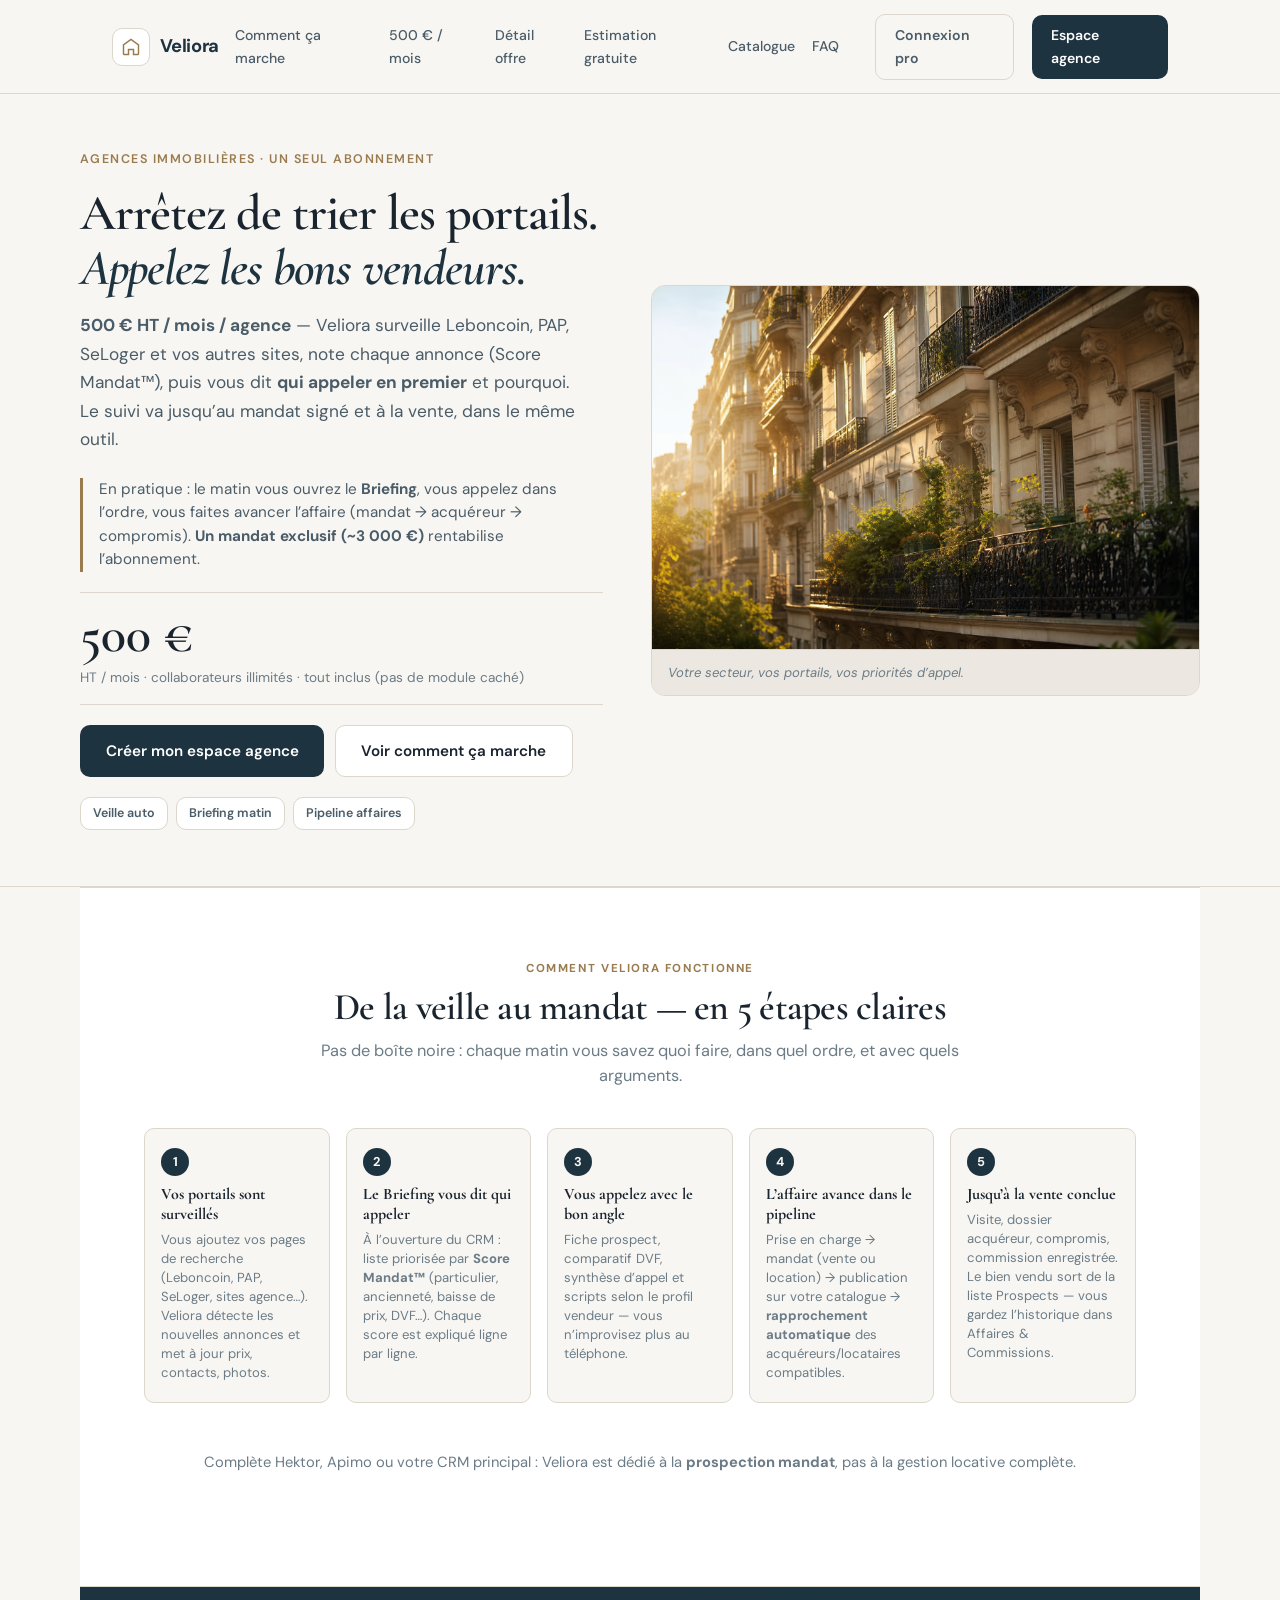
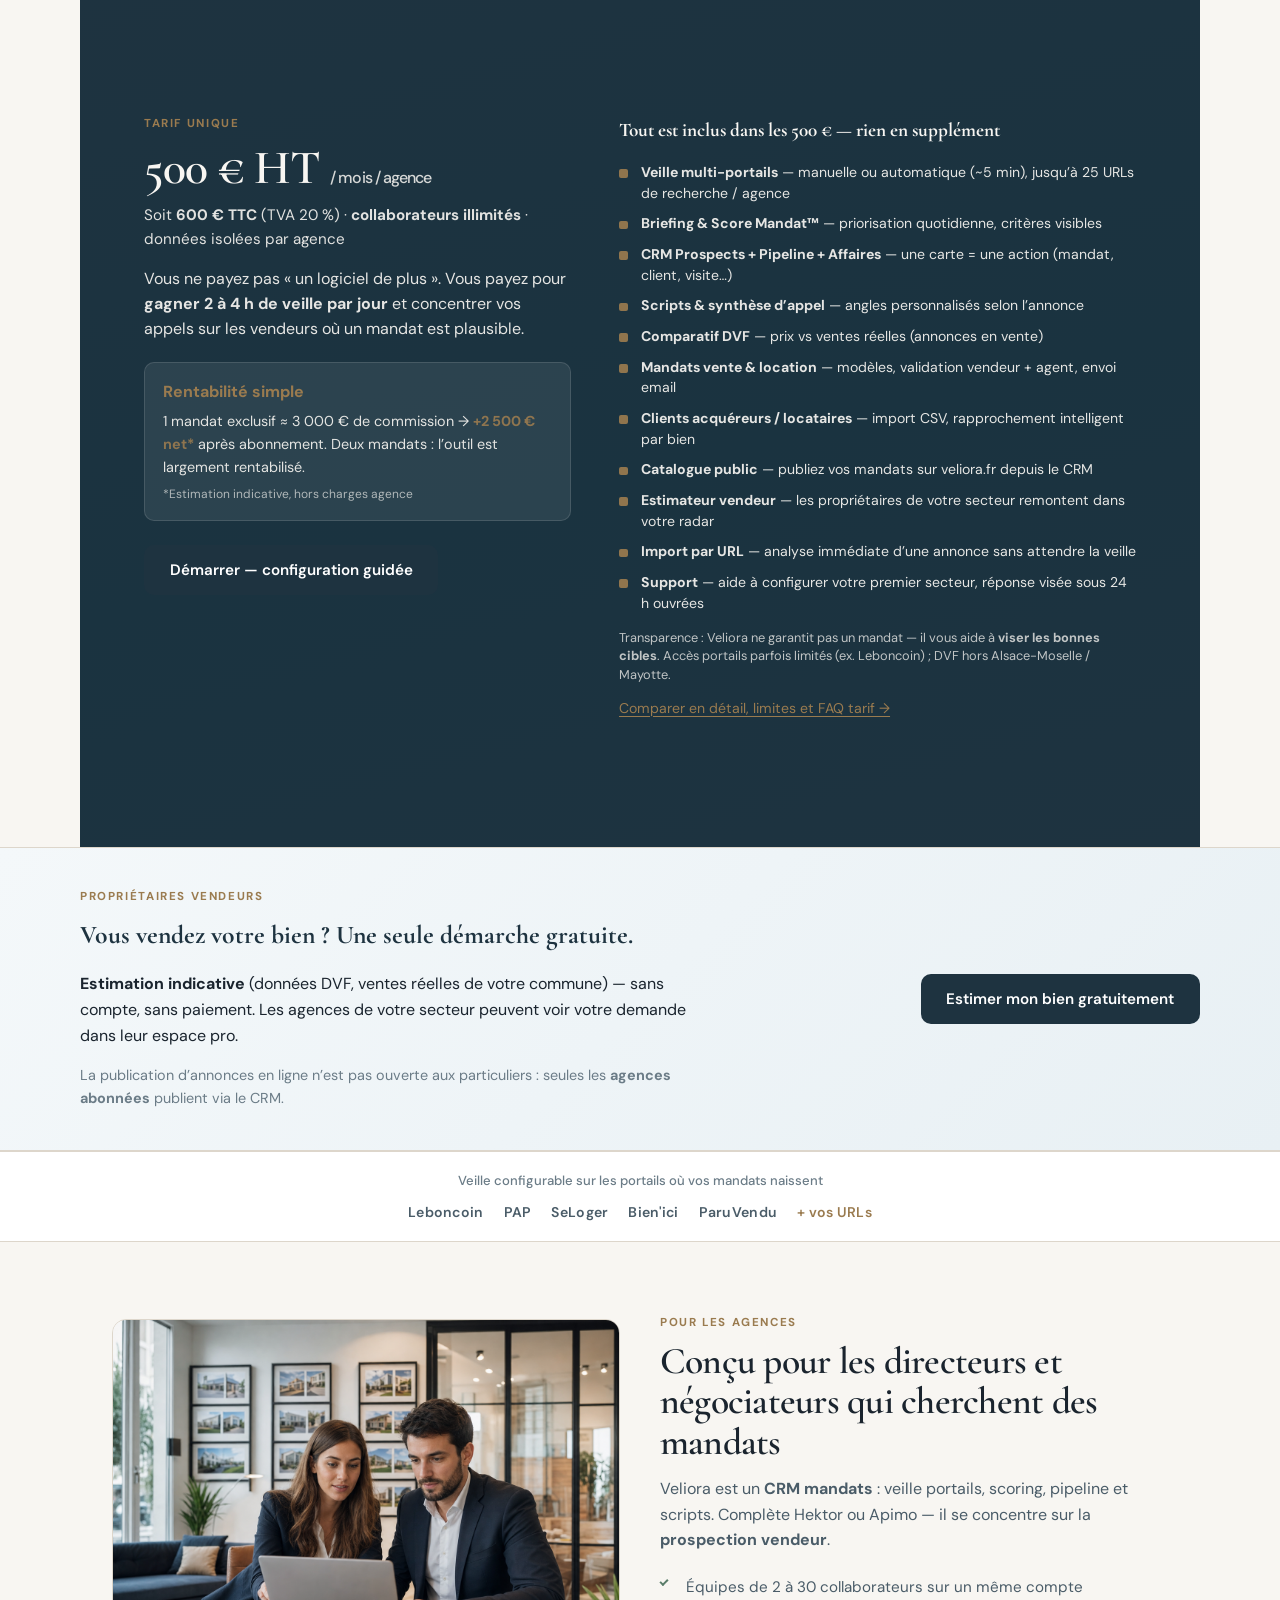
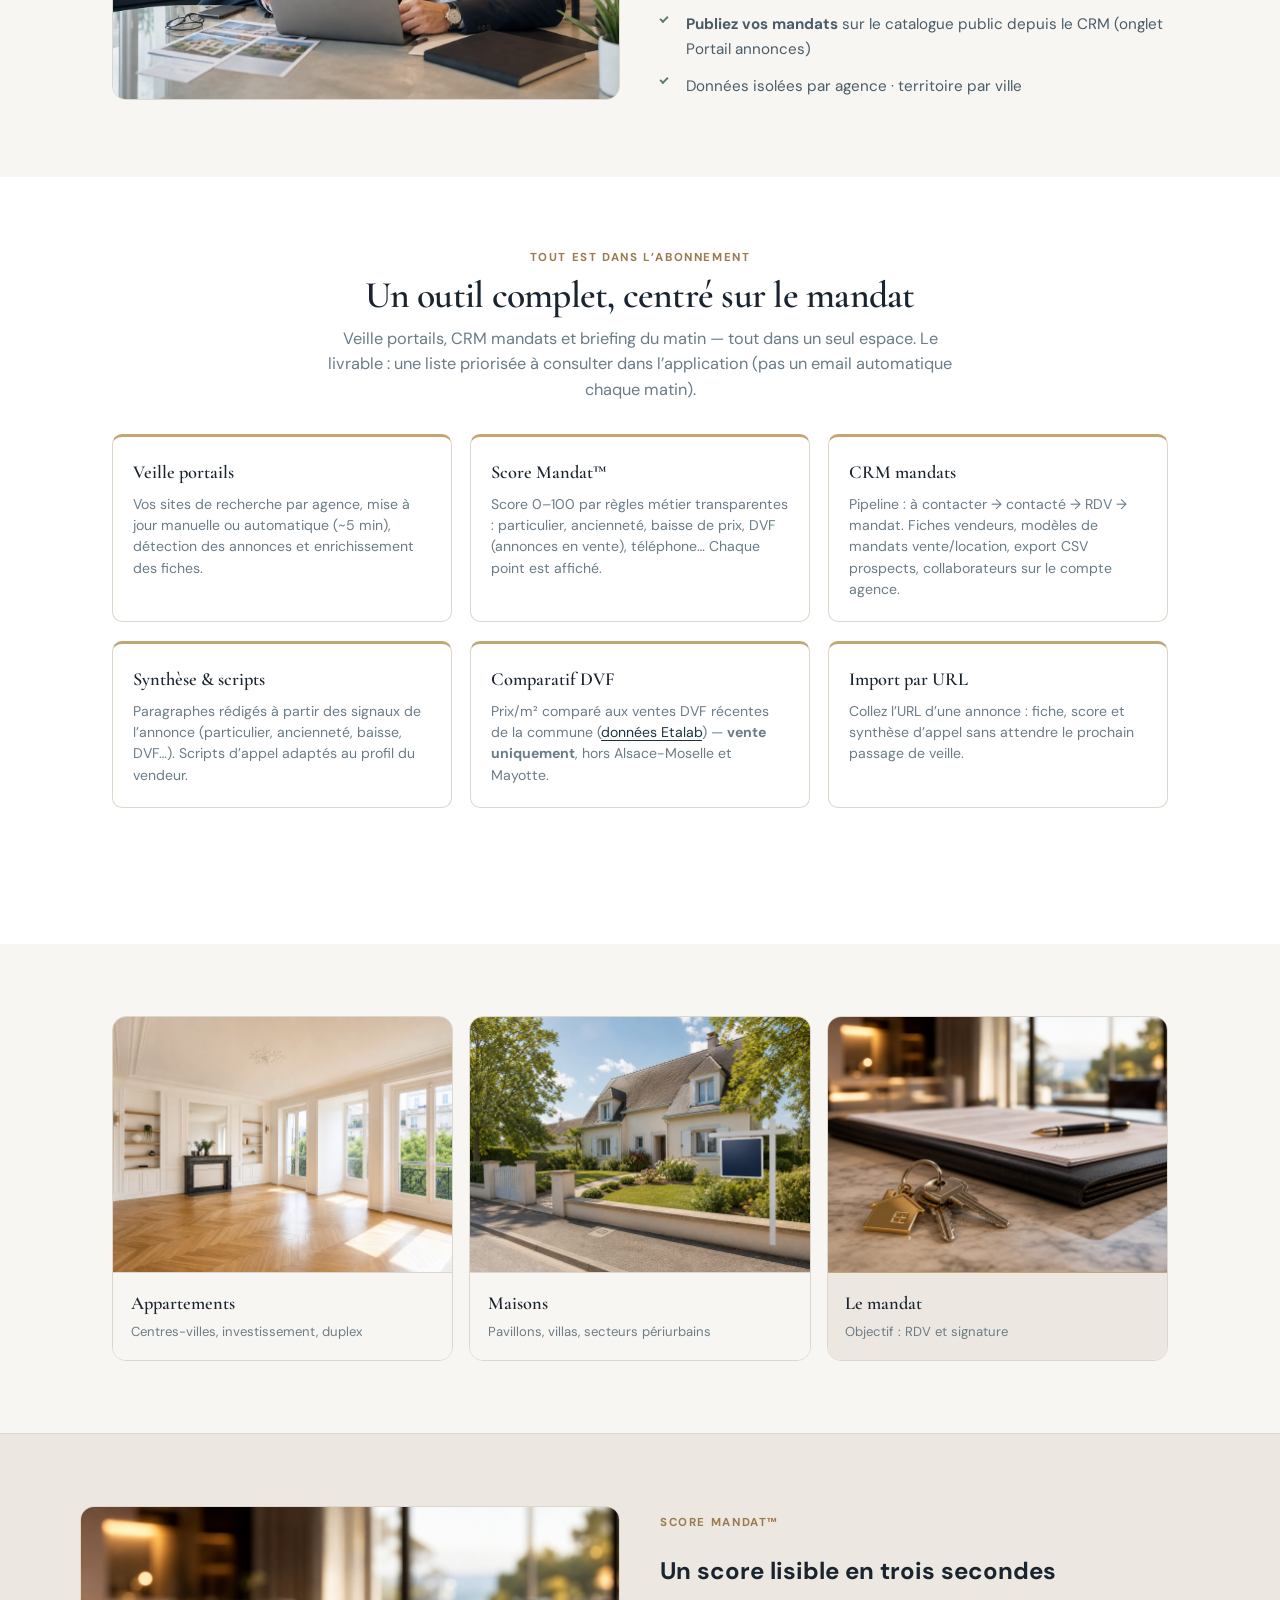
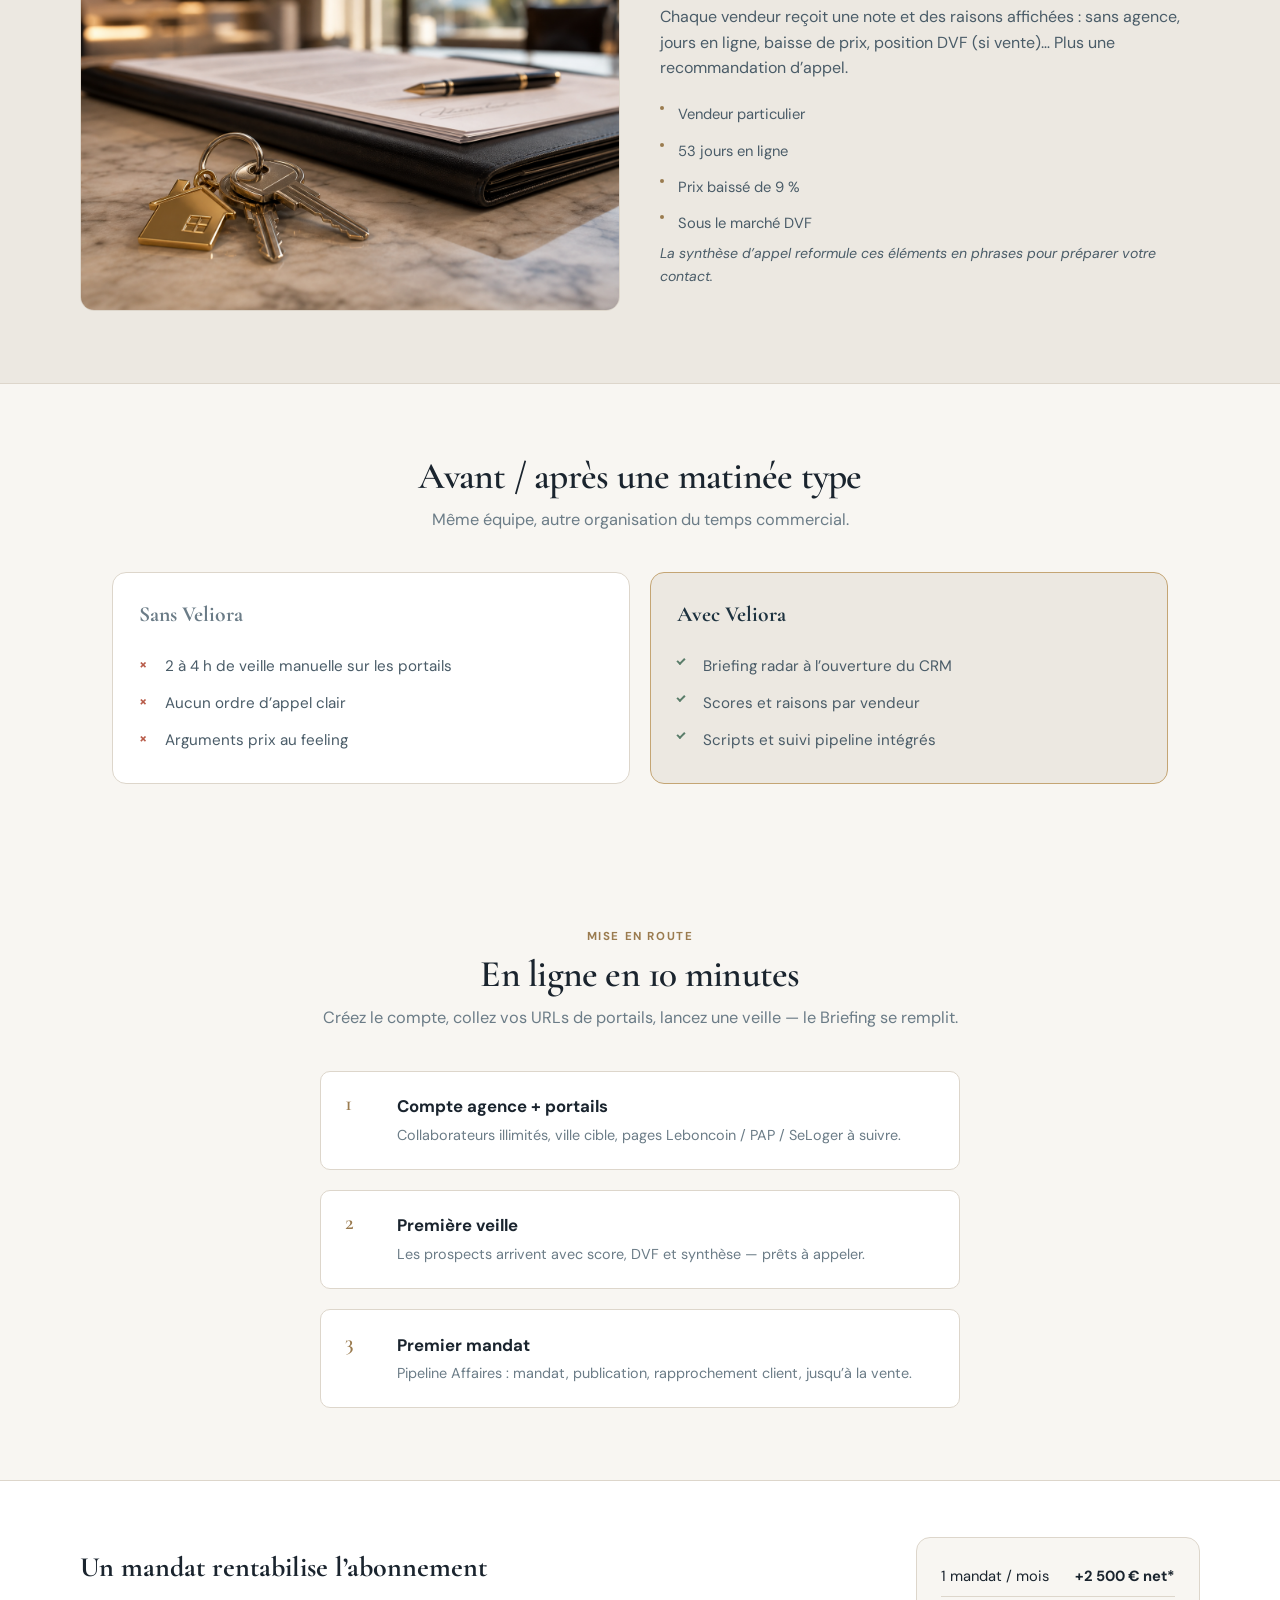
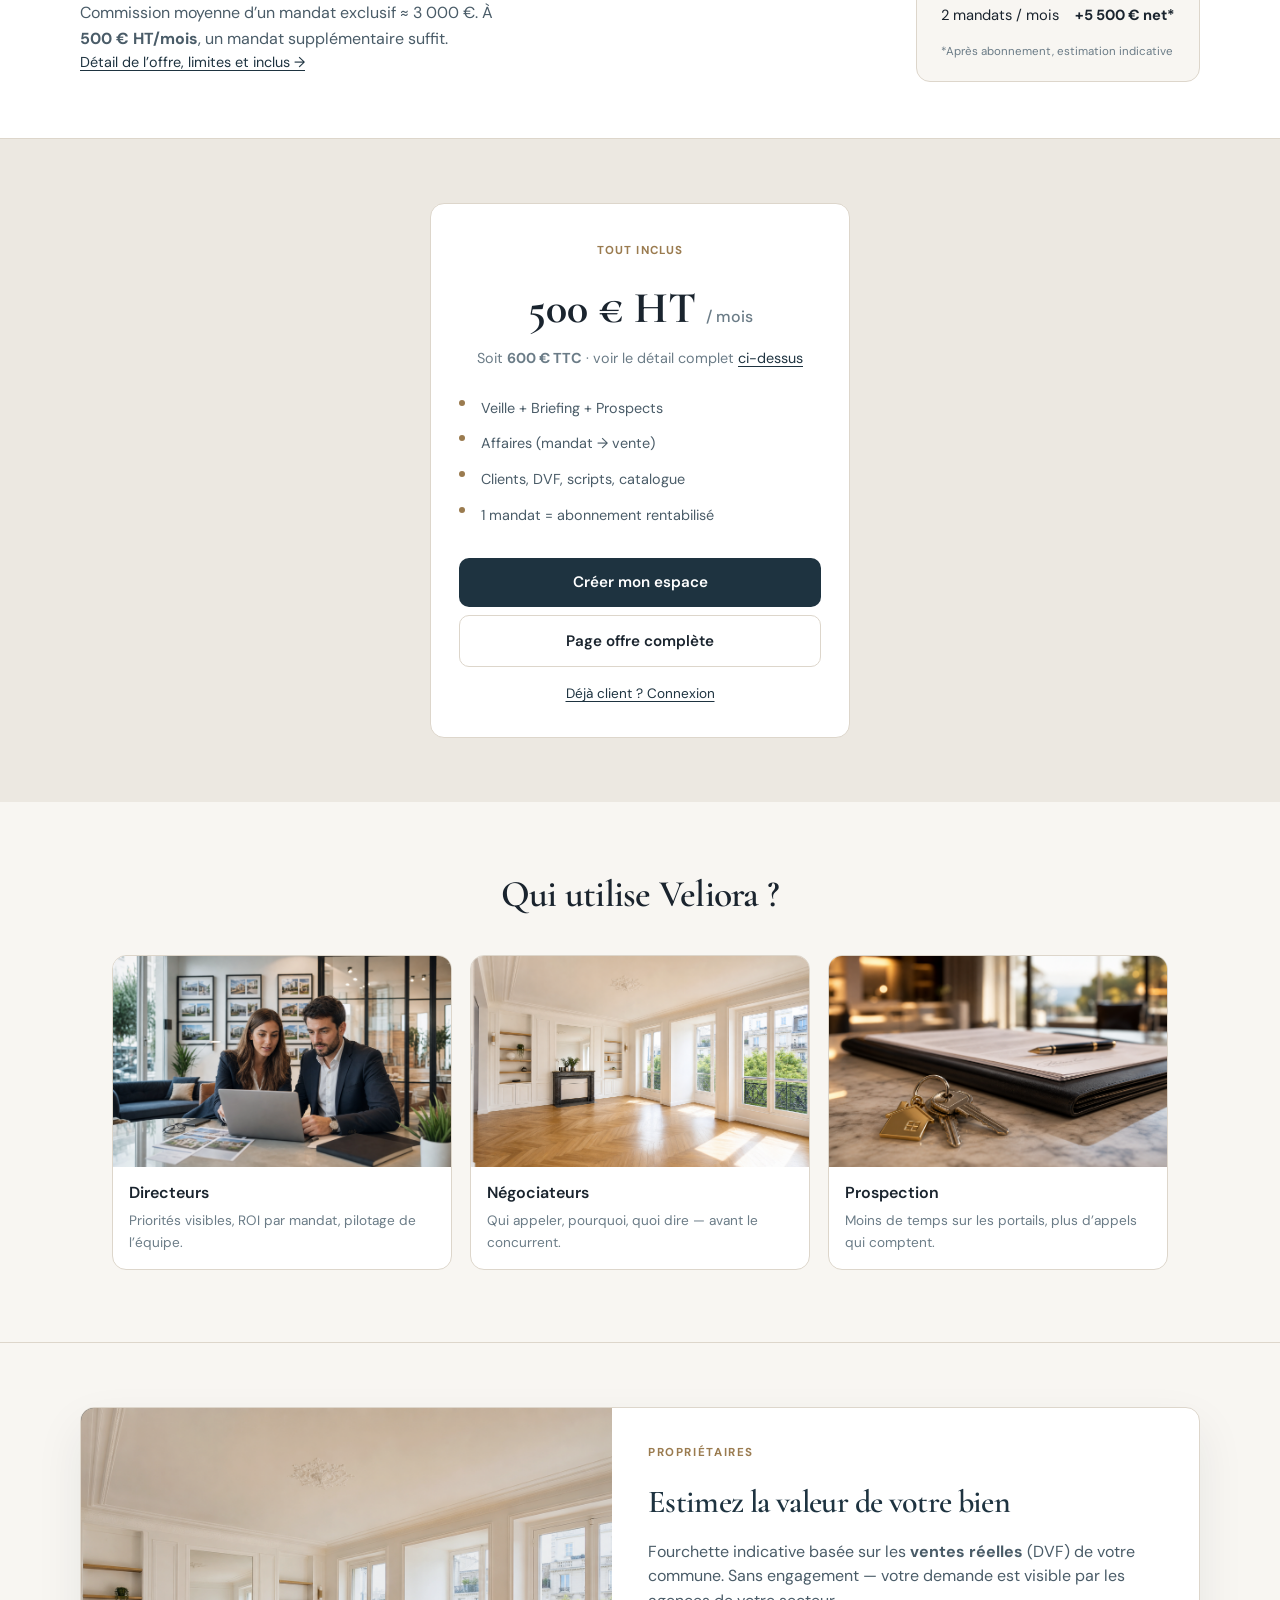
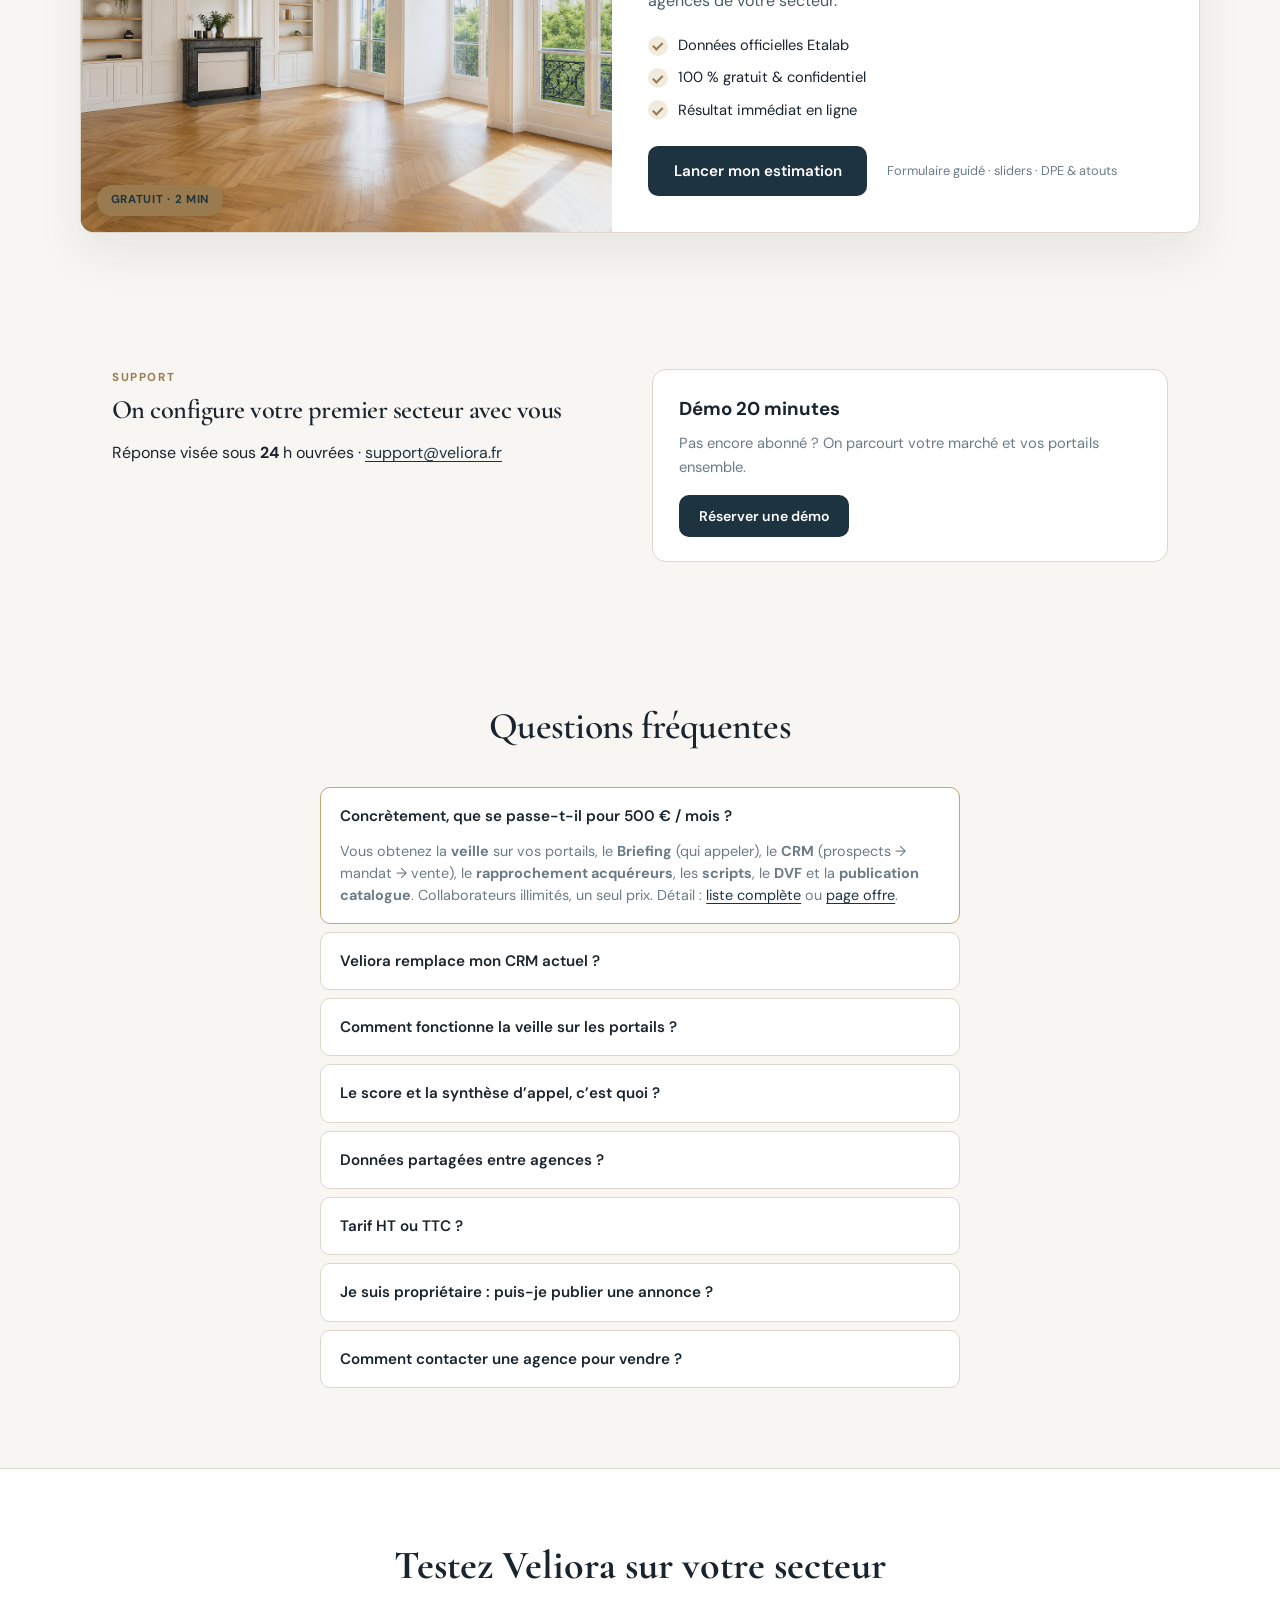
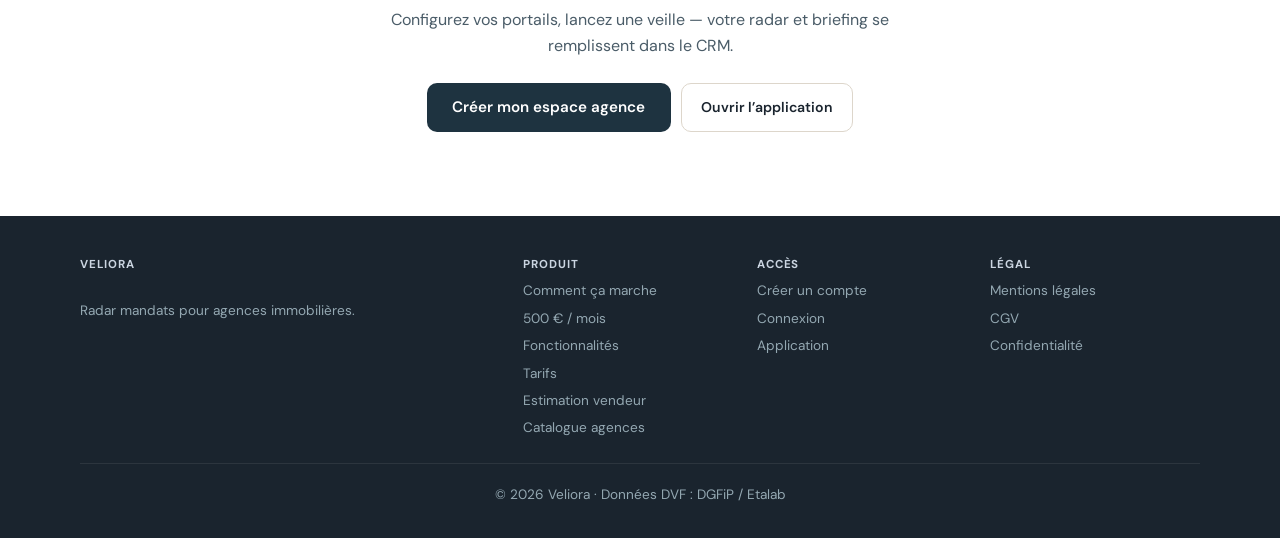
==== commit 2f5dae32: "Improve Affaires UX, vitrine homepage, and transaction workflow fixes. Affaires: 11-step roadmap per" ====
--- a/vitrine/index.html
+++ b/vitrine/index.html
@@ -3,21 +3,21 @@
 <head>
   <meta charset="UTF-8">
   <meta name="viewport" content="width=device-width, initial-scale=1.0, viewport-fit=cover">
-  <meta name="description" content="Veliora — CRM mandats pour agences. Propriétaires : estimation gratuite DVF (ventes réelles). Publication d'annonces réservée aux agences via le CRM.">
+  <meta name="description" content="Veliora : 500 € HT/mois pour savoir qui appeler en premier. Veille portails, Score Mandat™, CRM affaires de A à Z. Un mandat exclusif rentabilise l'abonnement.">
   <meta name="robots" content="index, follow">
   <link rel="canonical" href="https://veliora.fr/">
   <meta property="og:type" content="website">
   <meta property="og:locale" content="fr_FR">
-  <meta property="og:title" content="Veliora — Radar mandats pour agences immobilières">
-  <meta property="og:description" content="Veille, scoring et CRM mandats pour savoir qui appeler en priorité chaque matin.">
+  <meta property="og:title" content="Veliora — 500 €/mois · Qui appeler en premier">
+  <meta property="og:description" content="Veille portails, Briefing, Score Mandat™, CRM jusqu'à la vente. Un mandat rentabilise l'abonnement.">
   <meta property="og:url" content="https://veliora.fr/">
   <meta property="og:image" content="https://veliora.fr/vitrine/assets/img/hero-facade.jpg">
   <meta name="twitter:card" content="summary_large_image">
   <meta name="theme-color" content="#152a36">
   <link rel="icon" href="/favicon.ico" type="image/svg+xml">
-  <title>Veliora — CRM mandats pour agences · Estimation gratuite vendeurs</title>
+  <title>Veliora — 500 €/mois · Veille, Briefing et CRM mandats pour agences</title>
   <link rel="stylesheet" href="/crm/assets/css/veliora-brand.css?v=2">
-  <link rel="stylesheet" href="/vitrine/assets/css/vitrine.css?v=44">
+  <link rel="stylesheet" href="/vitrine/assets/css/vitrine.css?v=45">
   <script type="application/ld+json">
   {
     "@context": "https://schema.org",
@@ -53,9 +53,9 @@
         <span></span><span></span><span></span>
       </button>
       <nav class="v-nav-links" id="nav-links" aria-label="Navigation principale">
-        <a href="/#agences">Agences</a>
-        <a href="/#produit">Produit</a>
-        <a href="/offre">Tarifs</a>
+        <a href="/#fonctionnement">Comment ça marche</a>
+        <a href="/#offre-500">500 € / mois</a>
+        <a href="/offre">Détail offre</a>
         <a href="/estimation" class="v-nav-estimation">Estimation gratuite</a>
         <a href="/annonces">Catalogue</a>
         <a href="/#faq">FAQ</a>
@@ -71,31 +71,105 @@
     <section class="v-hero v-reveal" aria-labelledby="hero-title">
       <div class="v-hero-grid">
         <div class="v-hero-copy">
-          <p class="v-eyebrow">Agences immobilières · Vente &amp; location</p>
-          <h1 id="hero-title">La liste des vendeurs à appeler,<br><em>priorisée dans votre radar.</em></h1>
+          <p class="v-eyebrow">Agences immobilières · Un seul abonnement</p>
+          <h1 id="hero-title">Arrêtez de trier les portails.<br><em>Appelez les bons vendeurs.</em></h1>
           <p class="v-lead">
-            Veliora surveille vos portails, classe les opportunités mandat et centralise le suivi dans un seul CRM.
-            Vous concentrez vos appels là où un mandat est réaliste.
+            <strong>500 € HT / mois / agence</strong> — Veliora surveille Leboncoin, PAP, SeLoger et vos autres sites,
+            note chaque annonce (Score Mandat™), puis vous dit <strong>qui appeler en premier</strong> et pourquoi.
+            Le suivi va jusqu’au mandat signé et à la vente, dans le même outil.
           </p>
-          <p class="v-hero-quote">Publication de vos mandats sur le catalogue Veliora — <strong>depuis le CRM uniquement</strong> (onglet Portail annonces).</p>
+          <p class="v-hero-quote">En pratique : le matin vous ouvrez le <strong>Briefing</strong>, vous appelez dans l’ordre, vous faites avancer l’affaire (mandat → acquéreur → compromis). <strong>Un mandat exclusif (~3 000 €)</strong> rentabilise l’abonnement.</p>
           <div class="v-hero-price">
             <span class="v-hero-price-num"><span id="home-hero-price-ht">500</span> €</span>
-            <span class="v-hero-price-meta">HT / mois / agence · collaborateurs illimités · <a href="/offre">Détail de l’offre</a></span>
+            <span class="v-hero-price-meta">HT / mois · collaborateurs illimités · tout inclus (pas de module caché)</span>
           </div>
           <div class="v-hero-actions">
             <a href="/crm/auth?tab=register" class="v-btn v-btn-primary v-btn-lg">Créer mon espace agence</a>
-            <a href="/offre" class="v-btn v-btn-secondary v-btn-lg">Tarifs &amp; inclus</a>
+            <a href="/#fonctionnement" class="v-btn v-btn-secondary v-btn-lg">Voir comment ça marche</a>
           </div>
           <ul class="v-hero-chips" aria-label="Fonctionnalités clés">
-            <li>Leboncoin, PAP, SeLoger…</li>
-            <li>Score Mandat™</li>
-            <li>CRM mandats</li>
+            <li>Veille auto</li>
+            <li>Briefing matin</li>
+            <li>Pipeline affaires</li>
           </ul>
         </div>
         <figure class="v-hero-photo">
           <img src="/vitrine/assets/img/hero-facade.jpg" alt="Façade d'immeuble — le marché immobilier de votre secteur" width="1200" height="800" loading="eager" decoding="async" fetchpriority="high">
           <figcaption>Votre secteur, vos portails, vos priorités d’appel.</figcaption>
         </figure>
+      </div>
+    </section>
+
+    <!-- Comment ça marche (parcours exact) -->
+    <section class="v-section v-home-how v-reveal" id="fonctionnement" aria-labelledby="how-title">
+      <div class="v-section-head">
+        <span class="v-label">Comment Veliora fonctionne</span>
+        <h2 id="how-title">De la veille au mandat — en 5 étapes claires</h2>
+        <p class="sub">Pas de boîte noire : chaque matin vous savez quoi faire, dans quel ordre, et avec quels arguments.</p>
+      </div>
+      <ol class="v-home-how-flow">
+        <li class="v-home-how-step">
+          <span class="v-home-how-num" aria-hidden="true">1</span>
+          <h3>Vos portails sont surveillés</h3>
+          <p>Vous ajoutez vos pages de recherche (Leboncoin, PAP, SeLoger, sites agence…). Veliora détecte les nouvelles annonces et met à jour prix, contacts, photos.</p>
+        </li>
+        <li class="v-home-how-step">
+          <span class="v-home-how-num" aria-hidden="true">2</span>
+          <h3>Le Briefing vous dit qui appeler</h3>
+          <p>À l’ouverture du CRM : liste priorisée par <strong>Score Mandat™</strong> (particulier, ancienneté, baisse de prix, DVF…). Chaque score est expliqué ligne par ligne.</p>
+        </li>
+        <li class="v-home-how-step">
+          <span class="v-home-how-num" aria-hidden="true">3</span>
+          <h3>Vous appelez avec le bon angle</h3>
+          <p>Fiche prospect, comparatif DVF, synthèse d’appel et scripts selon le profil vendeur — vous n’improvisez plus au téléphone.</p>
+        </li>
+        <li class="v-home-how-step">
+          <span class="v-home-how-num" aria-hidden="true">4</span>
+          <h3>L’affaire avance dans le pipeline</h3>
+          <p>Prise en charge → mandat (vente ou location) → publication sur votre catalogue → <strong>rapprochement automatique</strong> des acquéreurs/locataires compatibles.</p>
+        </li>
+        <li class="v-home-how-step">
+          <span class="v-home-how-num" aria-hidden="true">5</span>
+          <h3>Jusqu’à la vente conclue</h3>
+          <p>Visite, dossier acquéreur, compromis, commission enregistrée. Le bien vendu sort de la liste Prospects — vous gardez l’historique dans Affaires &amp; Commissions.</p>
+        </li>
+      </ol>
+      <p class="v-home-how-foot">Complète Hektor, Apimo ou votre CRM principal : Veliora est dédié à la <strong>prospection mandat</strong>, pas à la gestion locative complète.</p>
+    </section>
+
+    <!-- 500 € — ce que vous achetez -->
+    <section class="v-section v-home-500 v-reveal" id="offre-500" aria-labelledby="offer-500-title">
+      <div class="v-home-500-grid">
+        <div class="v-home-500-pay">
+          <span class="v-label">Tarif unique</span>
+          <h2 id="offer-500-title"><span id="home-price-ht-block">500</span> € HT <span class="v-home-500-period">/ mois / agence</span></h2>
+          <p class="v-home-500-ttc">Soit <strong><span id="home-price-ttc-block">600</span> € TTC</strong> (TVA 20 %) · <strong>collaborateurs illimités</strong> · données isolées par agence</p>
+          <p class="v-home-500-lead">Vous ne payez pas « un logiciel de plus ». Vous payez pour <strong>gagner 2 à 4 h de veille par jour</strong> et concentrer vos appels sur les vendeurs où un mandat est plausible.</p>
+          <div class="v-home-500-roi">
+            <strong>Rentabilité simple</strong>
+            <p>1 mandat exclusif ≈ 3 000 € de commission → <span class="v-home-500-roi-highlight">+2 500 € net*</span> après abonnement. Deux mandats : l’outil est largement rentabilisé.</p>
+            <p class="v-home-500-roi-foot">*Estimation indicative, hors charges agence</p>
+          </div>
+          <a href="/crm/auth?tab=register" class="v-btn v-btn-primary v-btn-lg">Démarrer — configuration guidée</a>
+        </div>
+        <div class="v-home-500-inclus">
+          <h3 class="v-home-500-inclus-title">Tout est inclus dans les 500 € — rien en supplément</h3>
+          <ul class="v-home-500-list">
+            <li><strong>Veille multi-portails</strong> — manuelle ou automatique (~5 min), jusqu’à 25 URLs de recherche / agence</li>
+            <li><strong>Briefing &amp; Score Mandat™</strong> — priorisation quotidienne, critères visibles</li>
+            <li><strong>CRM Prospects + Pipeline + Affaires</strong> — une carte = une action (mandat, client, visite…)</li>
+            <li><strong>Scripts &amp; synthèse d’appel</strong> — angles personnalisés selon l’annonce</li>
+            <li><strong>Comparatif DVF</strong> — prix vs ventes réelles (annonces en vente)</li>
+            <li><strong>Mandats vente &amp; location</strong> — modèles, validation vendeur + agent, envoi email</li>
+            <li><strong>Clients acquéreurs / locataires</strong> — import CSV, rapprochement intelligent par bien</li>
+            <li><strong>Catalogue public</strong> — publiez vos mandats sur veliora.fr depuis le CRM</li>
+            <li><strong>Estimateur vendeur</strong> — les propriétaires de votre secteur remontent dans votre radar</li>
+            <li><strong>Import par URL</strong> — analyse immédiate d’une annonce sans attendre la veille</li>
+            <li><strong>Support</strong> — aide à configurer votre premier secteur, réponse visée sous 24 h ouvrées</li>
+          </ul>
+          <p class="v-home-500-honest">Transparence : Veliora ne garantit pas un mandat — il vous aide à <strong>viser les bonnes cibles</strong>. Accès portails parfois limités (ex. Leboncoin) ; DVF hors Alsace-Moselle / Mayotte.</p>
+          <p class="v-home-500-link"><a href="/offre">Comparer en détail, limites et FAQ tarif →</a></p>
+        </div>
       </div>
     </section>
 
@@ -247,32 +321,33 @@
       </div>
     </section>
 
-    <!-- Étapes -->
+    <!-- Mise en route -->
     <section class="v-section v-steps-block v-reveal" id="comment">
       <div class="v-section-head">
         <span class="v-label">Mise en route</span>
-        <h2>Opérationnel en une dizaine de minutes</h2>
+        <h2>En ligne en 10 minutes</h2>
+        <p class="sub">Créez le compte, collez vos URLs de portails, lancez une veille — le Briefing se remplit.</p>
       </div>
       <ol class="v-steps">
         <li class="v-reveal">
           <span class="v-step-num">1</span>
           <div>
-            <h3>Créez votre agence & vos sources</h3>
-            <p>Compte, collaborateurs, URLs de recherche sur vos portails et secteurs cibles.</p>
+            <h3>Compte agence + portails</h3>
+            <p>Collaborateurs illimités, ville cible, pages Leboncoin / PAP / SeLoger à suivre.</p>
           </div>
         </li>
         <li class="v-reveal">
           <span class="v-step-num">2</span>
           <div>
-            <h3>La veille tourne</h3>
-            <p>Veliora récupère les annonces, calcule le score, suit les prix et le comparatif DVF — les fiches se remplissent.</p>
+            <h3>Première veille</h3>
+            <p>Les prospects arrivent avec score, DVF et synthèse — prêts à appeler.</p>
           </div>
         </li>
         <li class="v-reveal">
           <span class="v-step-num">3</span>
           <div>
-            <h3>Appelez dans l’ordre</h3>
-            <p>Briefing radar, fiche prospect, script, passage en pipeline jusqu’au mandat signé.</p>
+            <h3>Premier mandat</h3>
+            <p>Pipeline Affaires : mandat, publication, rapprochement client, jusqu’à la vente.</p>
           </div>
         </li>
       </ol>
@@ -297,14 +372,14 @@
     <!-- Tarif -->
     <section class="v-pricing v-reveal" id="tarifs">
       <div class="v-pricing-card">
-        <span class="v-price-badge">Par agence</span>
+        <span class="v-price-badge">Tout inclus</span>
         <h2><span id="home-price-ht-2">500</span> € HT <span class="v-price-period">/ mois</span></h2>
-        <p class="v-price-ttc-home">Soit <strong><span id="home-price-ttc">600</span> € TTC</strong> · collaborateurs illimités</p>
+        <p class="v-price-ttc-home">Soit <strong><span id="home-price-ttc">600</span> € TTC</strong> · voir le détail complet <a href="/#offre-500">ci-dessus</a></p>
         <ul class="v-price-list">
-          <li>Veille multi-portails automatique</li>
-          <li>Score Mandat™ + synthèse d’appel</li>
-          <li>CRM mandats, DVF, scripts</li>
-          <li>Données isolées par agence</li>
+          <li>Veille + Briefing + Prospects</li>
+          <li>Affaires (mandat → vente)</li>
+          <li>Clients, DVF, scripts, catalogue</li>
+          <li>1 mandat = abonnement rentabilisé</li>
         </ul>
         <div class="v-price-actions">
           <a href="/crm/auth?tab=register" class="v-btn v-btn-primary v-btn-lg">Créer mon espace</a>
@@ -387,6 +462,10 @@
       </div>
       <div class="v-faq-grid">
         <details open>
+          <summary>Concrètement, que se passe-t-il pour 500 € / mois ?</summary>
+          <p>Vous obtenez la <strong>veille</strong> sur vos portails, le <strong>Briefing</strong> (qui appeler), le <strong>CRM</strong> (prospects → mandat → vente), le <strong>rapprochement acquéreurs</strong>, les <strong>scripts</strong>, le <strong>DVF</strong> et la <strong>publication catalogue</strong>. Collaborateurs illimités, un seul prix. Détail : <a href="/#offre-500">liste complète</a> ou <a href="/offre">page offre</a>.</p>
+        </details>
+        <details>
           <summary>Veliora remplace mon CRM actuel ?</summary>
           <p>Non pour la gestion globale du parc. Veliora est un <strong>CRM mandats</strong> orienté prospection : pipeline vendeurs, scoring, mandats, scripts. Gardez Hektor, Apimo ou équivalent pour le reste.</p>
         </details>
@@ -438,8 +517,9 @@
       </div>
       <div>
         <strong>Produit</strong>
+        <a href="#fonctionnement">Comment ça marche</a>
+        <a href="#offre-500">500 € / mois</a>
         <a href="#produit">Fonctionnalités</a>
-        <a href="#comment">Mise en route</a>
         <a href="/offre">Tarifs</a>
         <a href="/estimation">Estimation vendeur</a>
         <a href="/annonces">Catalogue agences</a>
@@ -461,7 +541,7 @@
   </footer>
 
   <script src="/vitrine/assets/js/vitrine-nav.js?v=1" defer></script>
-  <script src="/vitrine/assets/js/vitrine.js?v=35" defer></script>
+  <script src="/vitrine/assets/js/vitrine.js?v=36" defer></script>
   <script>
     if ("serviceWorker" in navigator) {
       navigator.serviceWorker.getRegistrations().then((regs) => {
@@ -469,12 +549,30 @@
       });
     }
     (function syncPriceIds() {
-      const ht = document.getElementById("home-price-ht");
-      const ht2 = document.getElementById("home-price-ht-2");
-      if (!ht || !ht2) return;
-      const obs = new MutationObserver(() => { ht2.textContent = ht.textContent; });
+      const ht = document.getElementById("home-hero-price-ht") || document.getElementById("home-price-ht");
+      if (!ht) return;
+      const sync = () => {
+        const v = ht.textContent;
+        ["home-price-ht-2", "home-price-ht-block", "home-price-ht", "trial-price-ht"].forEach((id) => {
+          const el = document.getElementById(id);
+          if (el) el.textContent = v;
+        });
+      };
+      sync();
+      const obs = new MutationObserver(sync);
       obs.observe(ht, { childList: true, characterData: true, subtree: true });
-      ht2.textContent = ht.textContent;
+      const ttcSrc = document.getElementById("home-price-ttc");
+      if (ttcSrc) {
+        const syncTtc = () => {
+          const v = ttcSrc.textContent;
+          ["home-price-ttc-block"].forEach((id) => {
+            const el = document.getElementById(id);
+            if (el) el.textContent = v;
+          });
+        };
+        syncTtc();
+        new MutationObserver(syncTtc).observe(ttcSrc, { childList: true, characterData: true, subtree: true });
+      }
     })();
   </script>
 </body>
--- a/vitrine/assets/css/vitrine.css
+++ b/vitrine/assets/css/vitrine.css
@@ -776,6 +776,198 @@
 
 .v-roi-row:last-of-type { border-bottom: none; }
 .v-roi-foot { margin: 0.5rem 0 0; font-size: 0.72rem; color: var(--v-muted); }
+
+/* Homepage — comment ça marche + offre 500 € */
+.v-home-how {
+  background: var(--v-white);
+  border-top: 1px solid var(--v-border);
+  border-bottom: 1px solid var(--v-border);
+}
+
+.v-home-how-flow {
+  list-style: none;
+  margin: 0 auto;
+  padding: 0 clamp(1rem, 4vw, 2rem) clamp(2.5rem, 5vw, 3rem);
+  max-width: var(--v-max);
+  display: grid;
+  grid-template-columns: repeat(5, minmax(0, 1fr));
+  gap: 1rem;
+  counter-reset: none;
+}
+
+.v-home-how-step {
+  position: relative;
+  background: var(--v-cream);
+  border: 1px solid var(--v-border);
+  border-radius: var(--v-radius);
+  padding: 1.15rem 1rem 1.25rem;
+}
+
+.v-home-how-step h3 {
+  margin: 0.5rem 0 0.35rem;
+  font-family: var(--v-serif);
+  font-size: 1rem;
+  line-height: 1.25;
+  color: var(--v-ink);
+}
+
+.v-home-how-step p {
+  margin: 0;
+  font-size: 0.82rem;
+  color: var(--v-muted);
+  line-height: 1.45;
+}
+
+.v-home-how-num {
+  display: inline-flex;
+  align-items: center;
+  justify-content: center;
+  width: 1.75rem;
+  height: 1.75rem;
+  border-radius: 50%;
+  background: var(--v-navy);
+  color: var(--v-cream);
+  font-size: 0.8rem;
+  font-weight: 700;
+}
+
+.v-home-how-foot {
+  max-width: var(--v-max);
+  margin: 0 auto;
+  padding: 0 clamp(1rem, 4vw, 2rem) clamp(2rem, 4vw, 2.5rem);
+  font-size: 0.92rem;
+  color: var(--v-muted);
+  text-align: center;
+}
+
+.v-home-500 {
+  background: linear-gradient(165deg, var(--v-navy) 0%, #1a3340 55%, var(--v-navy) 100%);
+  color: var(--v-cream);
+}
+
+.v-home-500 .v-label {
+  color: var(--v-brass);
+}
+
+.v-home-500-grid {
+  max-width: var(--v-max);
+  margin: 0 auto;
+  padding: clamp(2.5rem, 5vw, 3.5rem) clamp(1rem, 4vw, 2rem);
+  display: grid;
+  grid-template-columns: minmax(0, 0.95fr) minmax(0, 1.15fr);
+  gap: clamp(2rem, 4vw, 3rem);
+  align-items: start;
+}
+
+.v-home-500-pay h2 {
+  font-family: var(--v-serif);
+  font-size: clamp(2.25rem, 5vw, 3rem);
+  margin: 0.25rem 0 0.5rem;
+  color: var(--v-cream);
+  line-height: 1.1;
+}
+
+.v-home-500-period {
+  font-size: 1rem;
+  font-weight: 500;
+  font-family: var(--v-font);
+  opacity: 0.85;
+}
+
+.v-home-500-ttc {
+  margin: 0 0 1rem;
+  font-size: 0.95rem;
+  opacity: 0.9;
+}
+
+.v-home-500-lead {
+  margin: 0 0 1.25rem;
+  font-size: 1rem;
+  line-height: 1.55;
+  opacity: 0.92;
+}
+
+.v-home-500-roi {
+  background: rgba(255, 255, 255, 0.08);
+  border: 1px solid rgba(255, 255, 255, 0.12);
+  border-radius: var(--v-radius);
+  padding: 1rem 1.15rem;
+  margin-bottom: 1.5rem;
+}
+
+.v-home-500-roi strong {
+  display: block;
+  margin-bottom: 0.35rem;
+  color: var(--v-brass);
+}
+
+.v-home-500-roi p {
+  margin: 0;
+  font-size: 0.9rem;
+  opacity: 0.9;
+}
+
+.v-home-500-roi-highlight {
+  color: var(--v-brass);
+  font-weight: 700;
+}
+
+.v-home-500-roi-foot {
+  margin: 0.35rem 0 0 !important;
+  font-size: 0.75rem !important;
+  opacity: 0.65 !important;
+}
+
+.v-home-500 a:not(.v-btn) {
+  color: var(--v-brass);
+}
+
+.v-home-500-inclus-title {
+  margin: 0 0 1rem;
+  font-family: var(--v-serif);
+  font-size: 1.2rem;
+  color: var(--v-cream);
+}
+
+.v-home-500-list {
+  list-style: none;
+  margin: 0 0 1rem;
+  padding: 0;
+  display: flex;
+  flex-direction: column;
+  gap: 0.65rem;
+}
+
+.v-home-500-list li {
+  position: relative;
+  padding-left: 1.35rem;
+  font-size: 0.88rem;
+  line-height: 1.45;
+  opacity: 0.92;
+}
+
+.v-home-500-list li::before {
+  content: "";
+  position: absolute;
+  left: 0;
+  top: 0.45rem;
+  width: 0.55rem;
+  height: 0.55rem;
+  border-radius: 2px;
+  background: var(--v-brass);
+}
+
+.v-home-500-honest {
+  margin: 0 0 0.75rem;
+  font-size: 0.8rem;
+  opacity: 0.75;
+  line-height: 1.45;
+}
+
+.v-home-500-link {
+  margin: 0;
+  font-size: 0.88rem;
+}
 
 /* Pricing */
 .v-pricing {
@@ -1893,6 +2085,14 @@
 
   .v-suite-grid { grid-template-columns: 1fr; }
 
+  .v-home-how-flow {
+    grid-template-columns: 1fr;
+  }
+
+  .v-home-500-grid {
+    grid-template-columns: 1fr;
+  }
+
   .v-hero-actions { flex-direction: column; }
   .v-hero-actions .v-btn { width: 100%; }
 
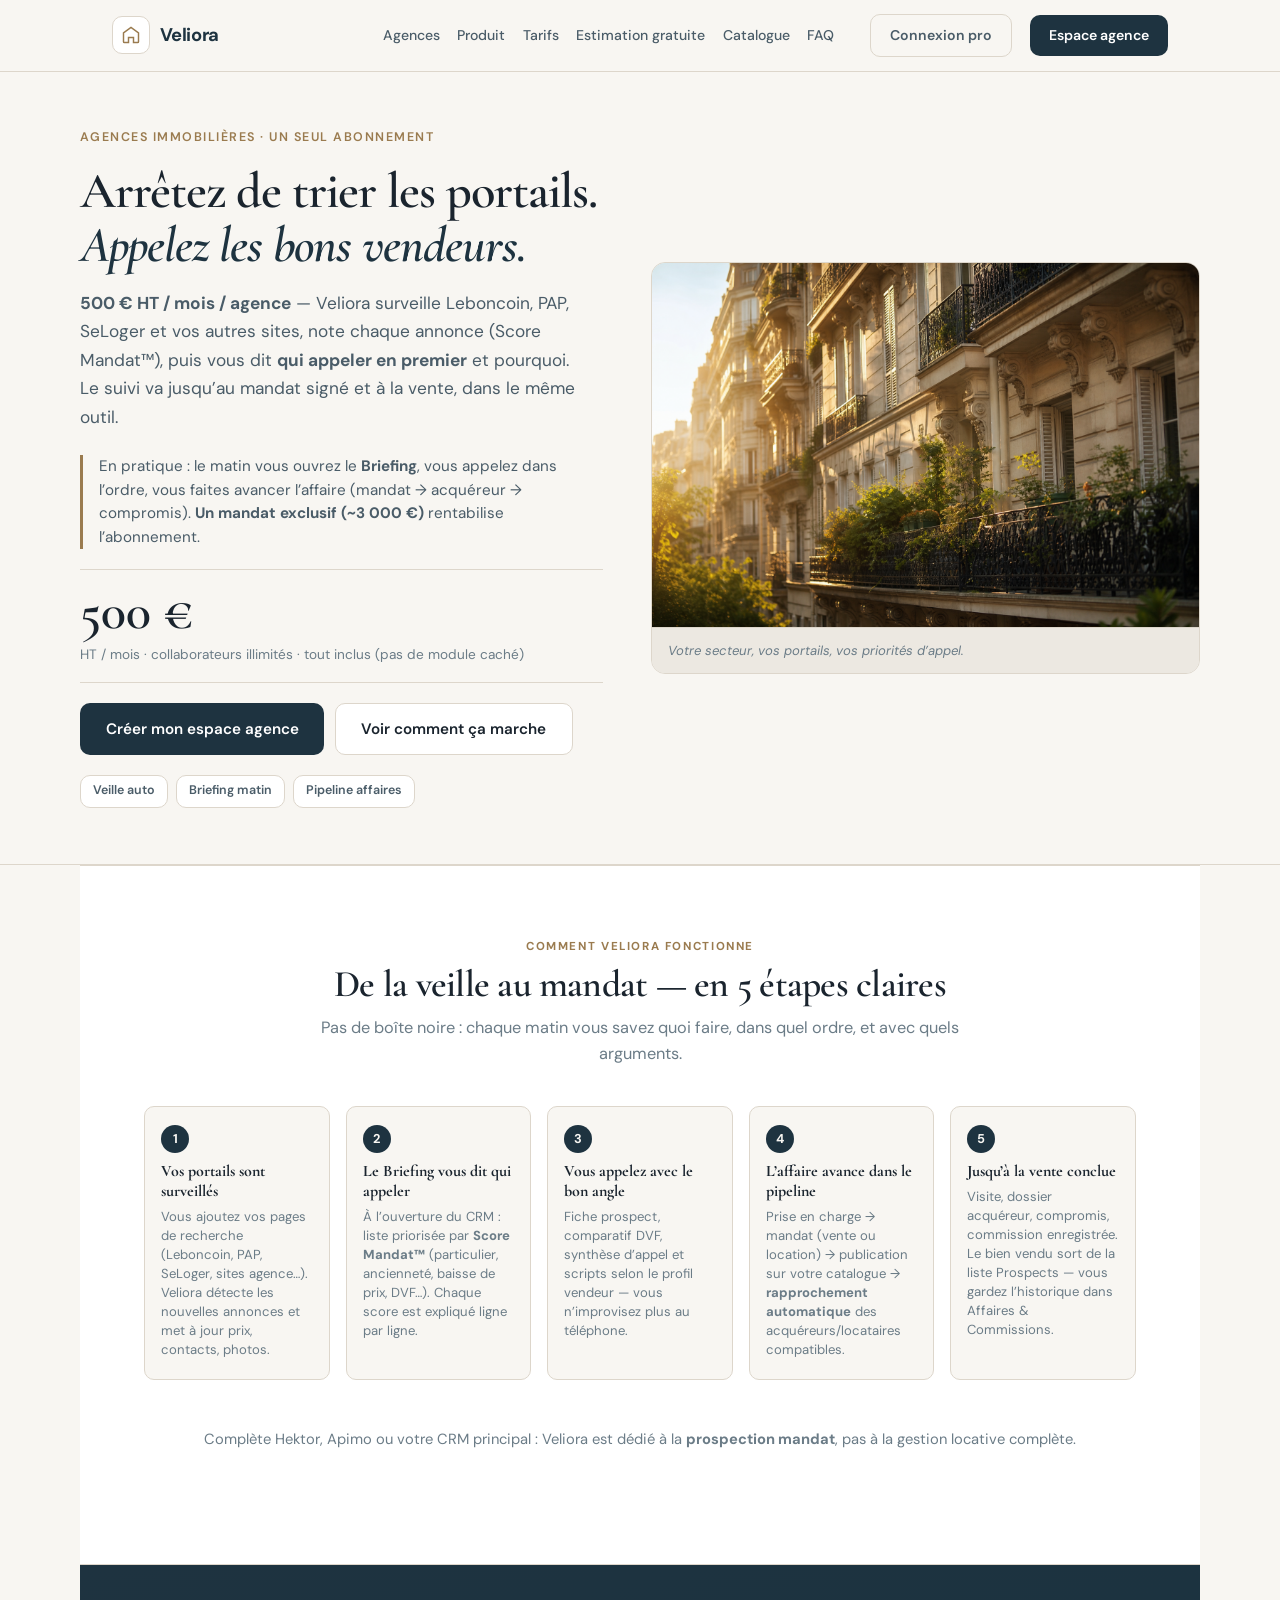
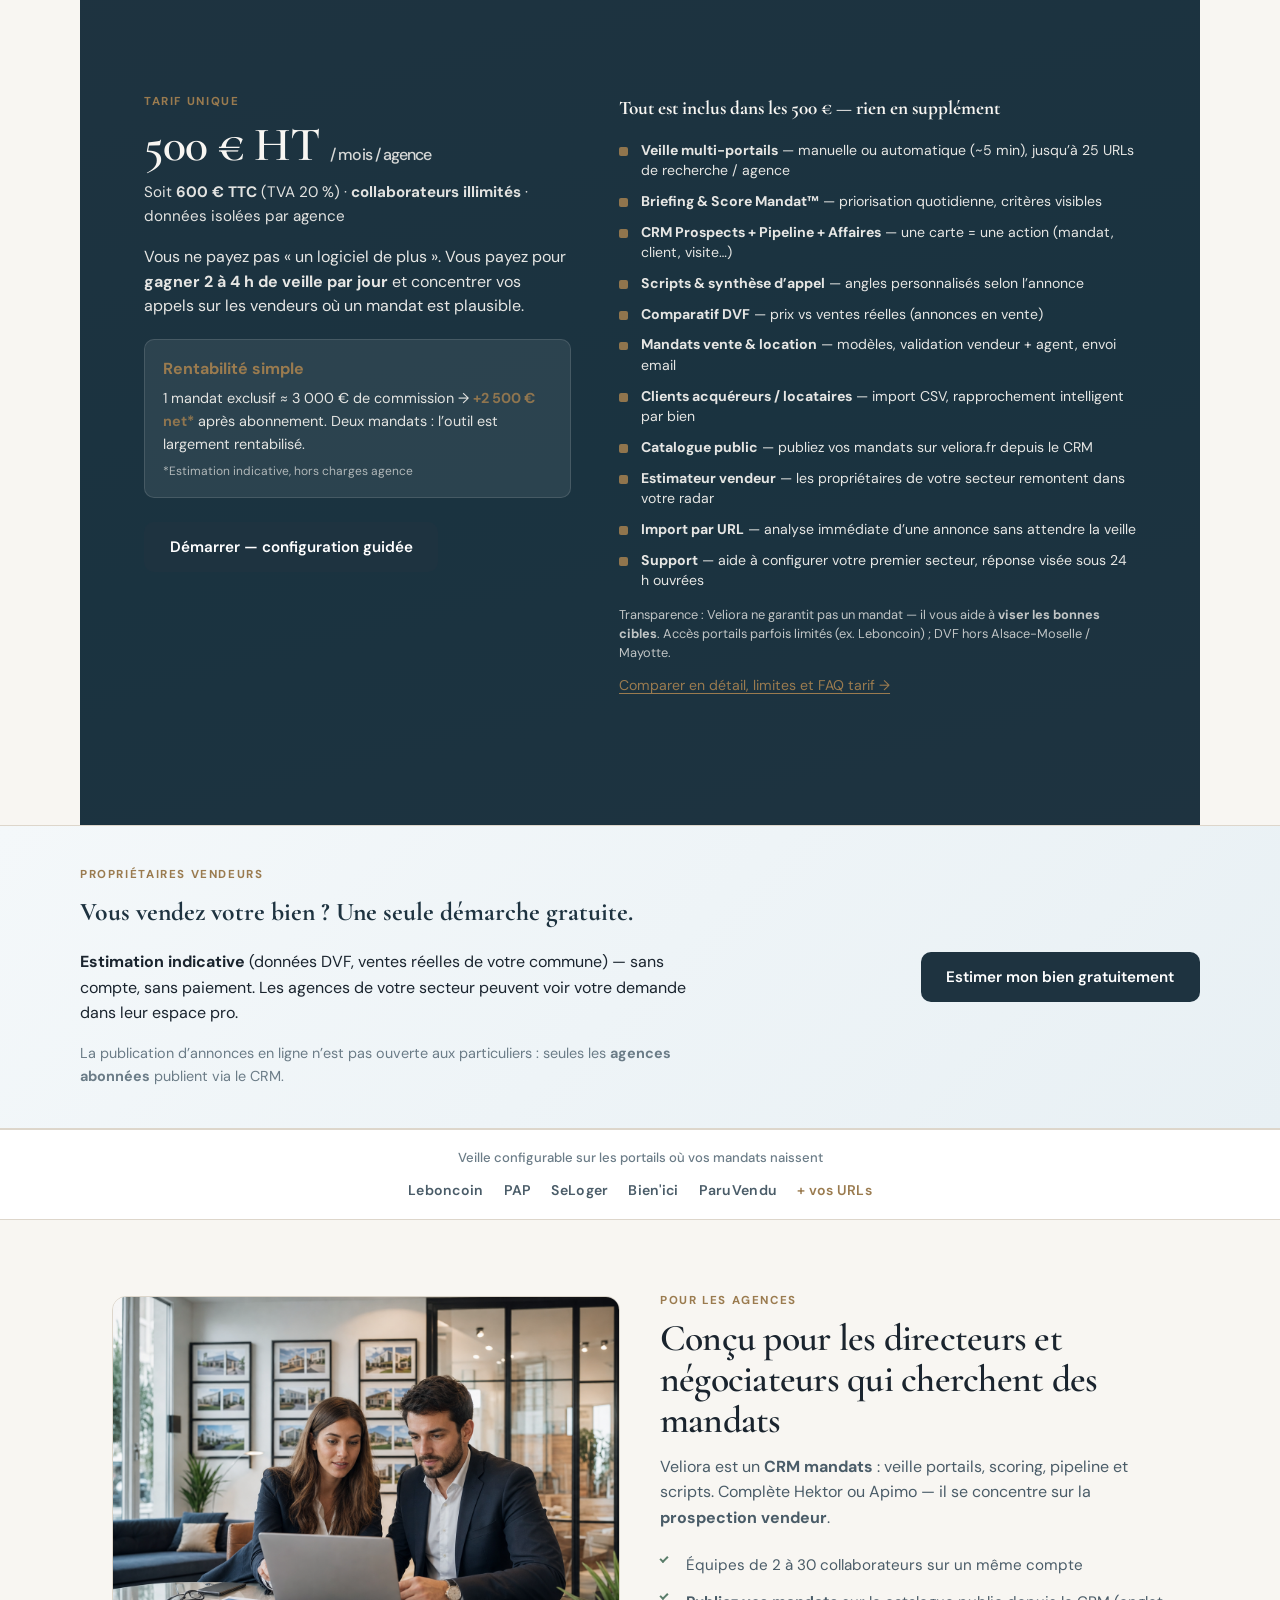
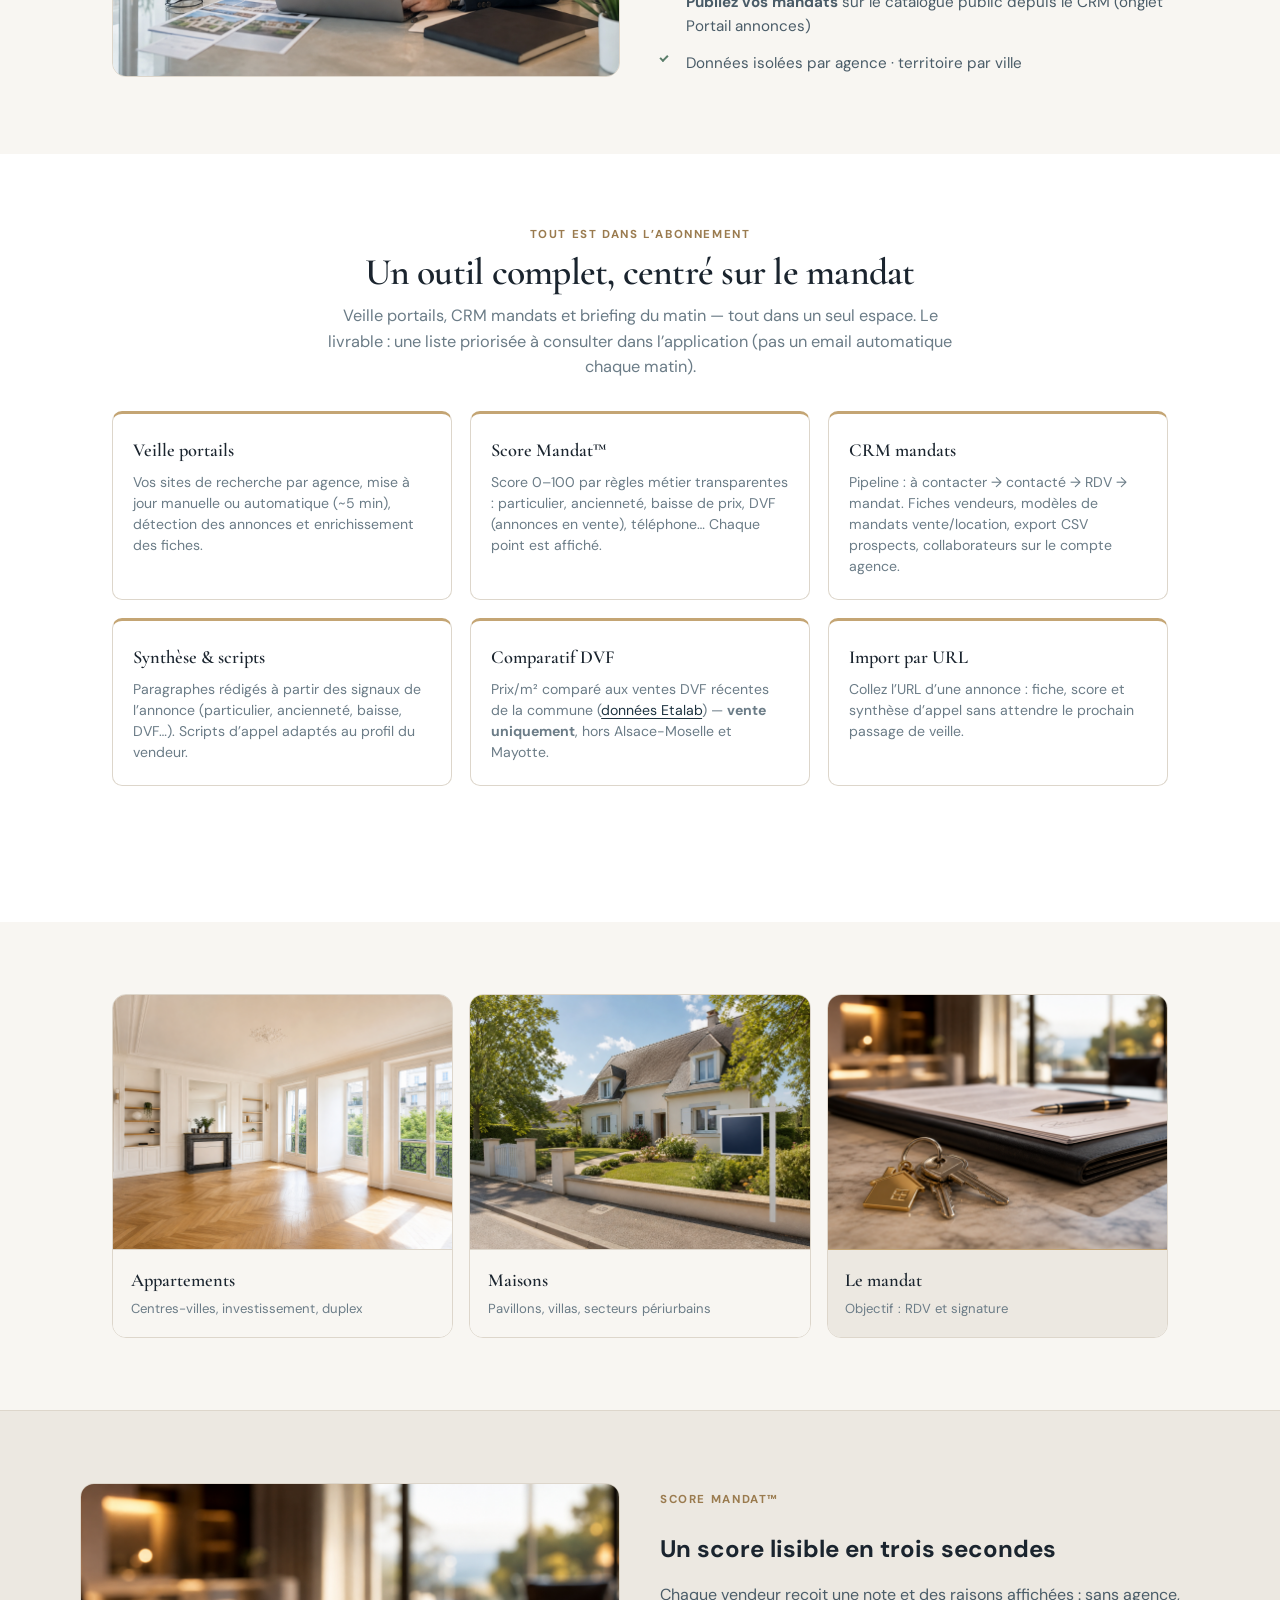
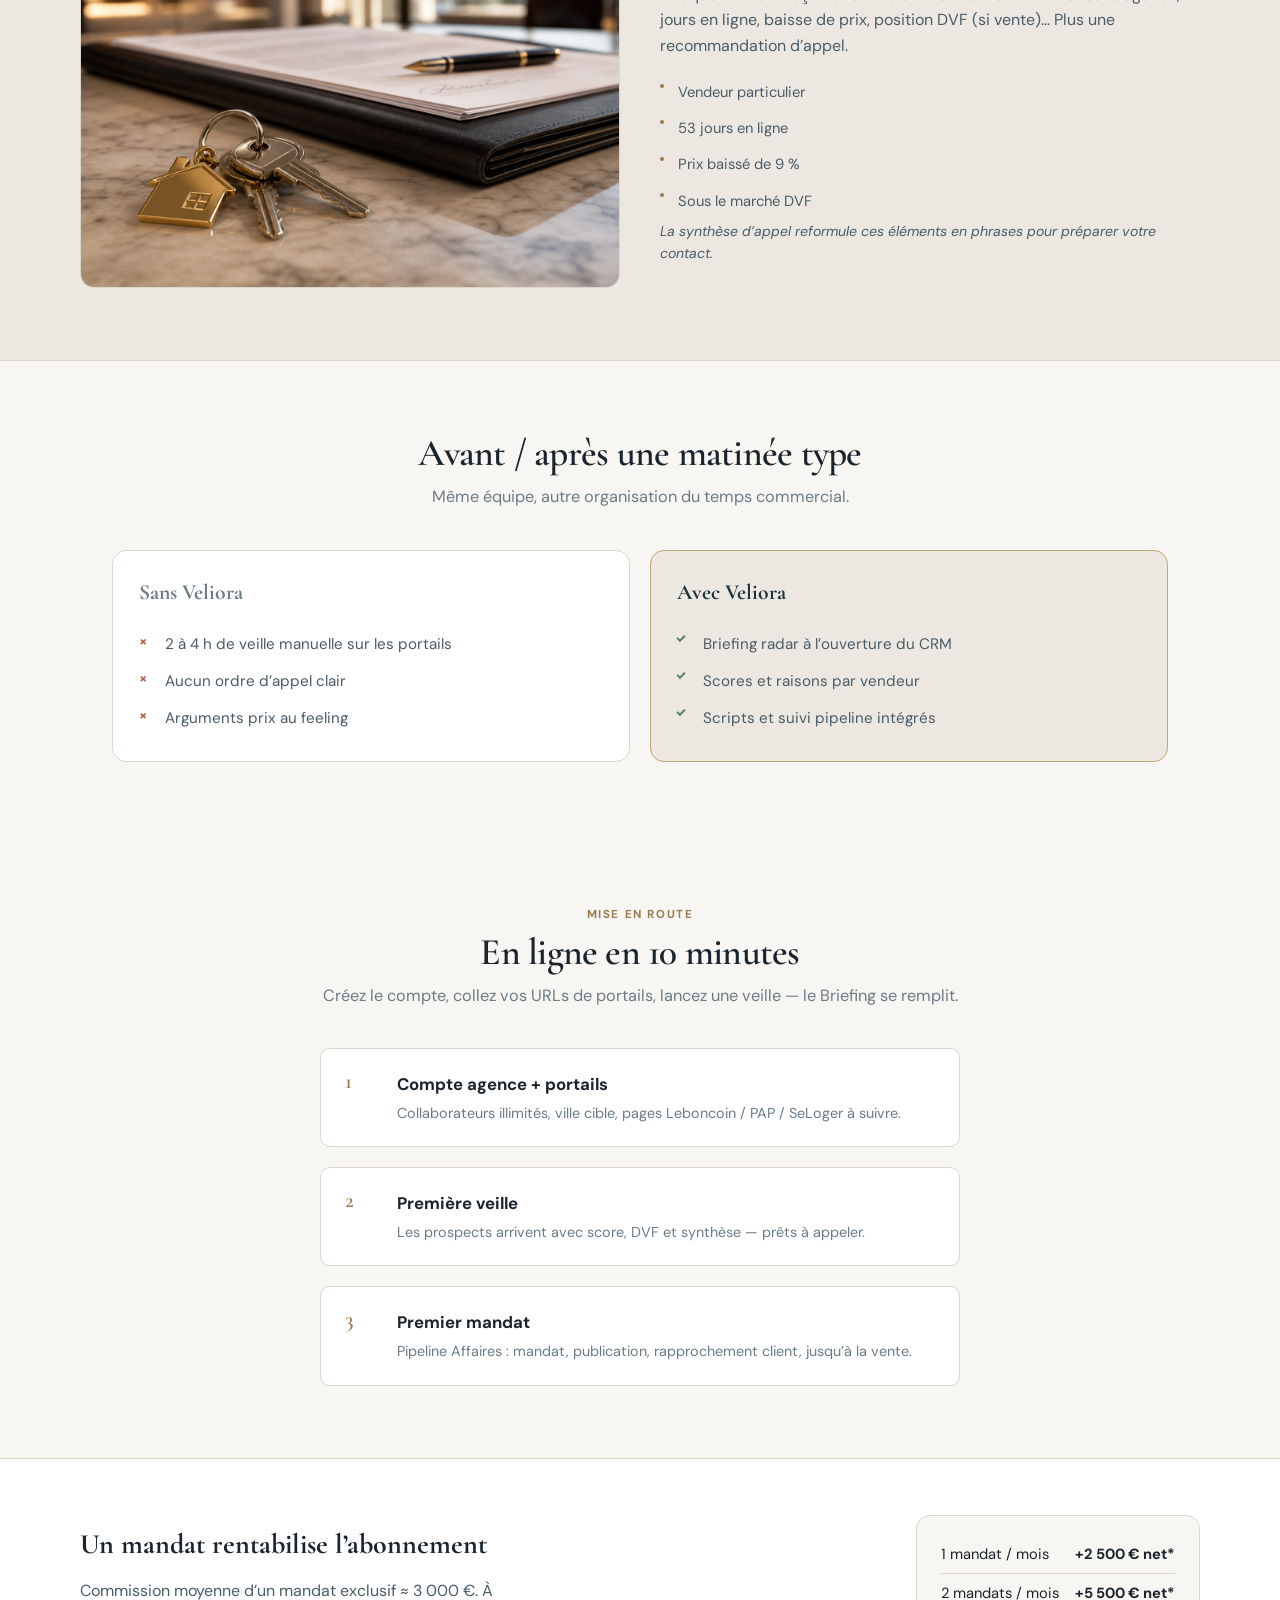
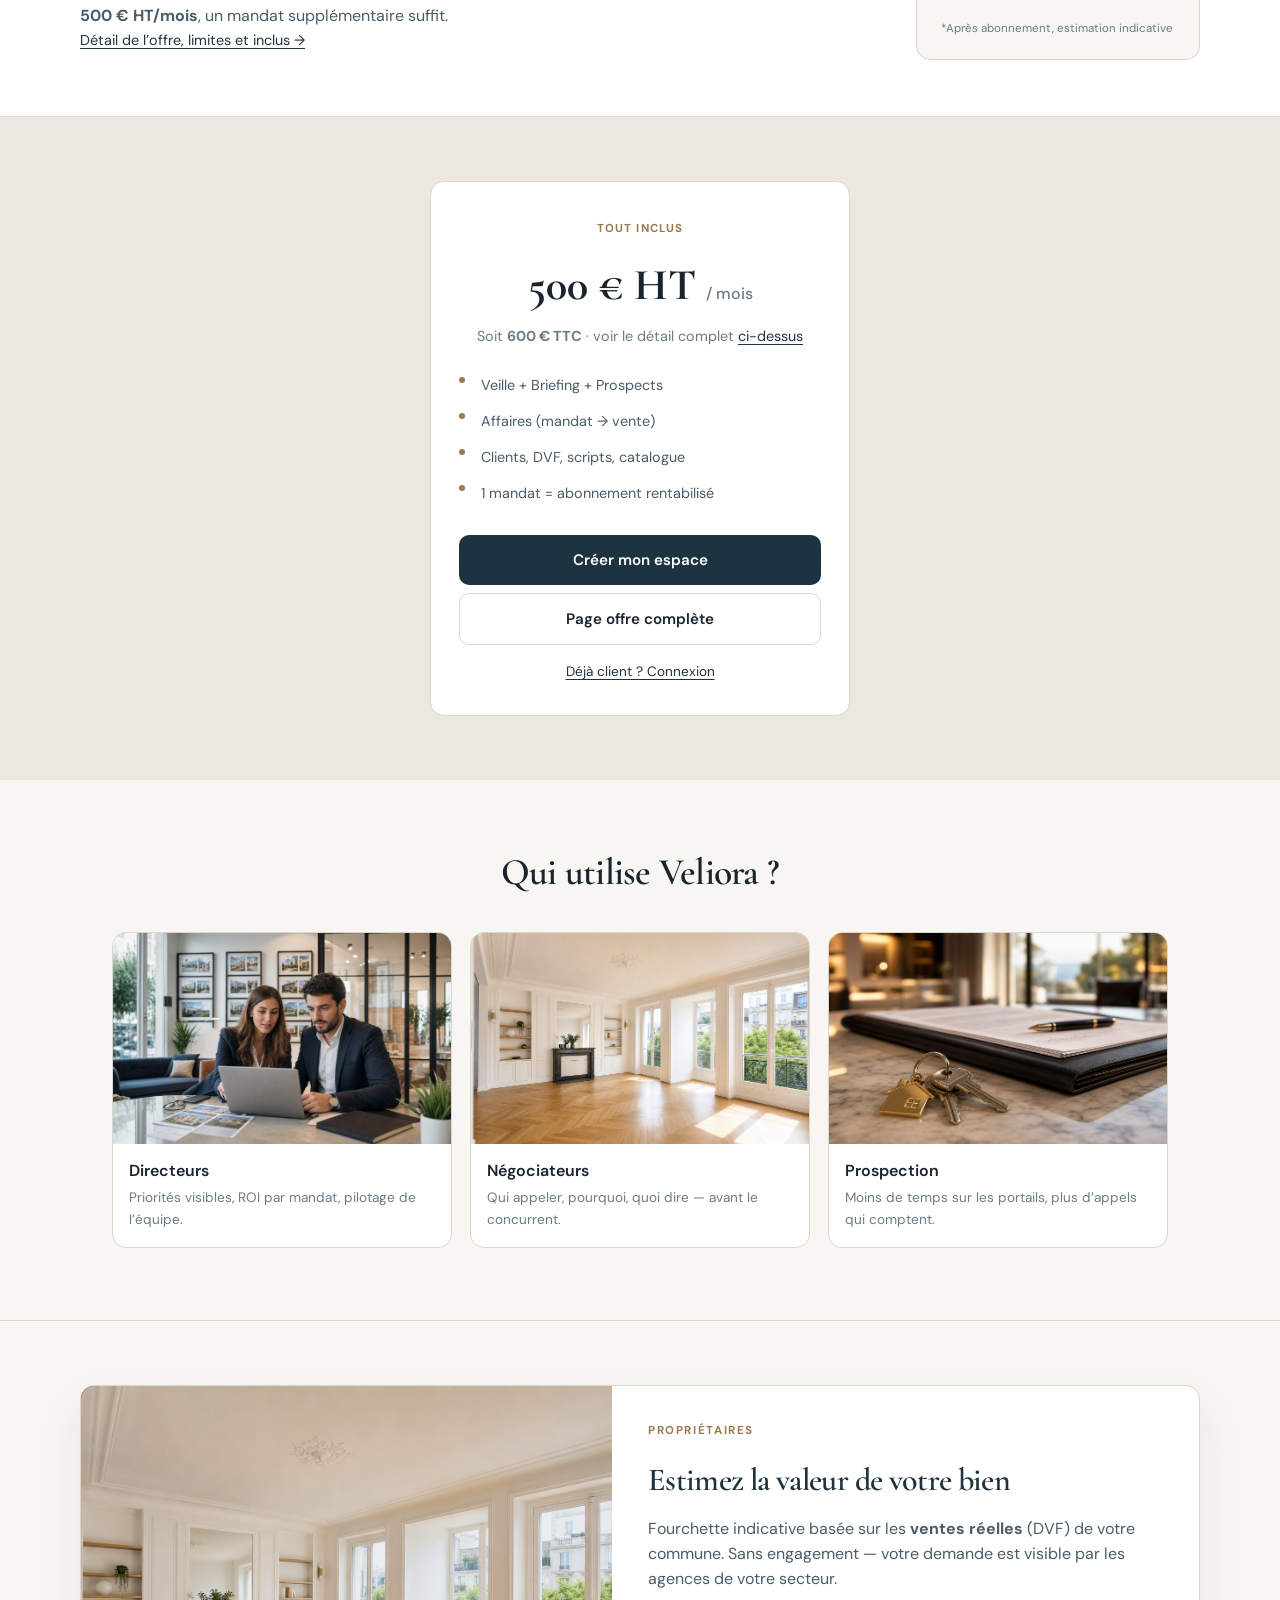
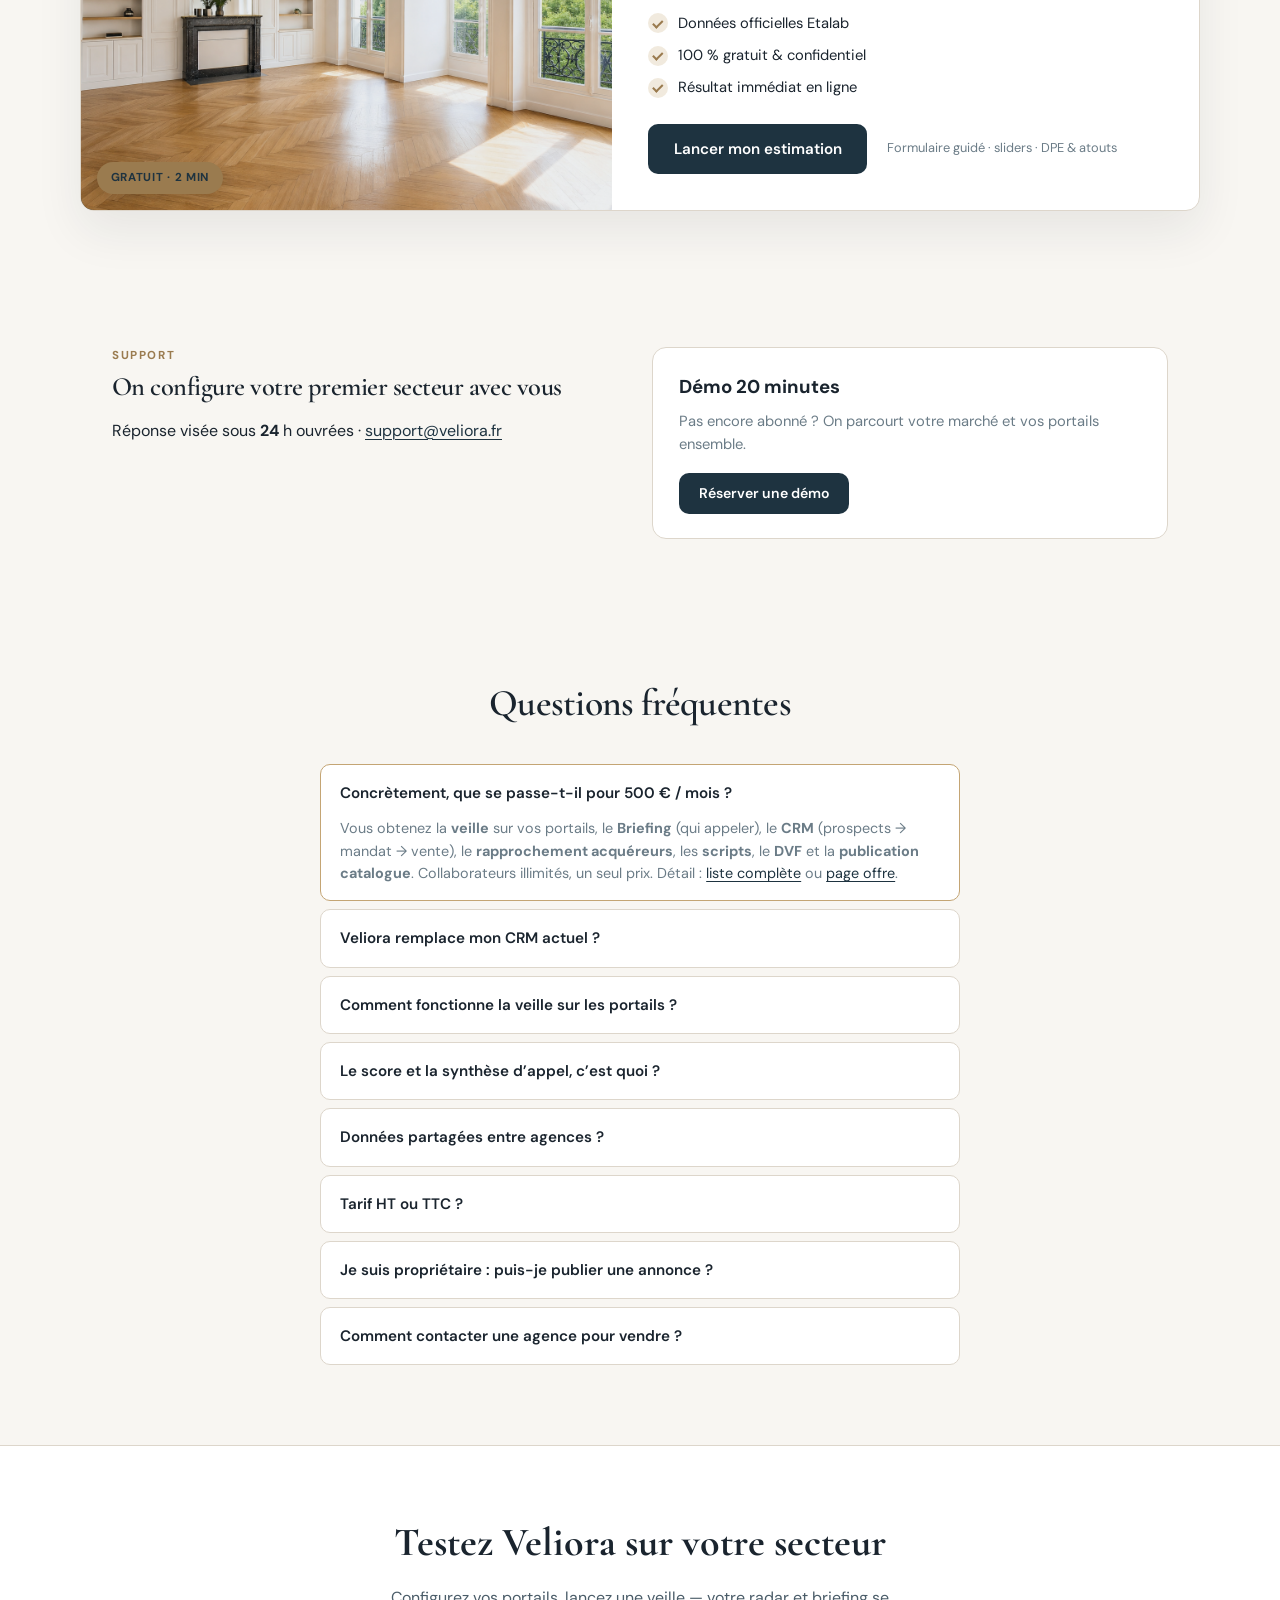
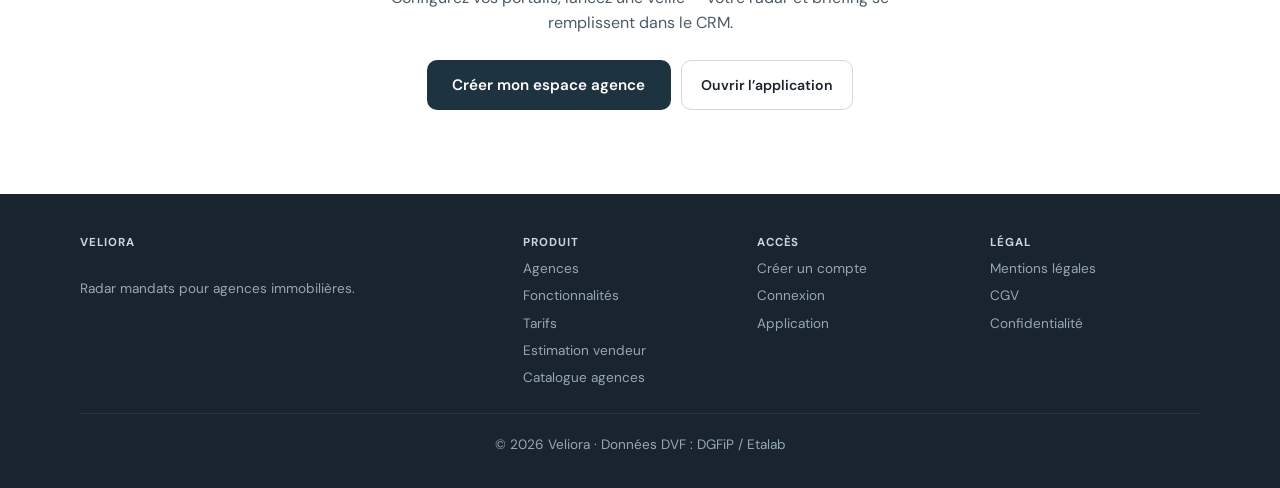
==== commit 0e9872f0: "Vitrine: nav standard sans 500 EUR/mois. Crawler: decouverte renforcee (fallback ville, IA Groq, rep" ====
--- a/vitrine/index.html
+++ b/vitrine/index.html
@@ -53,9 +53,9 @@
         <span></span><span></span><span></span>
       </button>
       <nav class="v-nav-links" id="nav-links" aria-label="Navigation principale">
-        <a href="/#fonctionnement">Comment ça marche</a>
-        <a href="/#offre-500">500 € / mois</a>
-        <a href="/offre">Détail offre</a>
+        <a href="/#agences">Agences</a>
+        <a href="/#produit">Produit</a>
+        <a href="/offre">Tarifs</a>
         <a href="/estimation" class="v-nav-estimation">Estimation gratuite</a>
         <a href="/annonces">Catalogue</a>
         <a href="/#faq">FAQ</a>
@@ -517,8 +517,7 @@
       </div>
       <div>
         <strong>Produit</strong>
-        <a href="#fonctionnement">Comment ça marche</a>
-        <a href="#offre-500">500 € / mois</a>
+        <a href="#agences">Agences</a>
         <a href="#produit">Fonctionnalités</a>
         <a href="/offre">Tarifs</a>
         <a href="/estimation">Estimation vendeur</a>
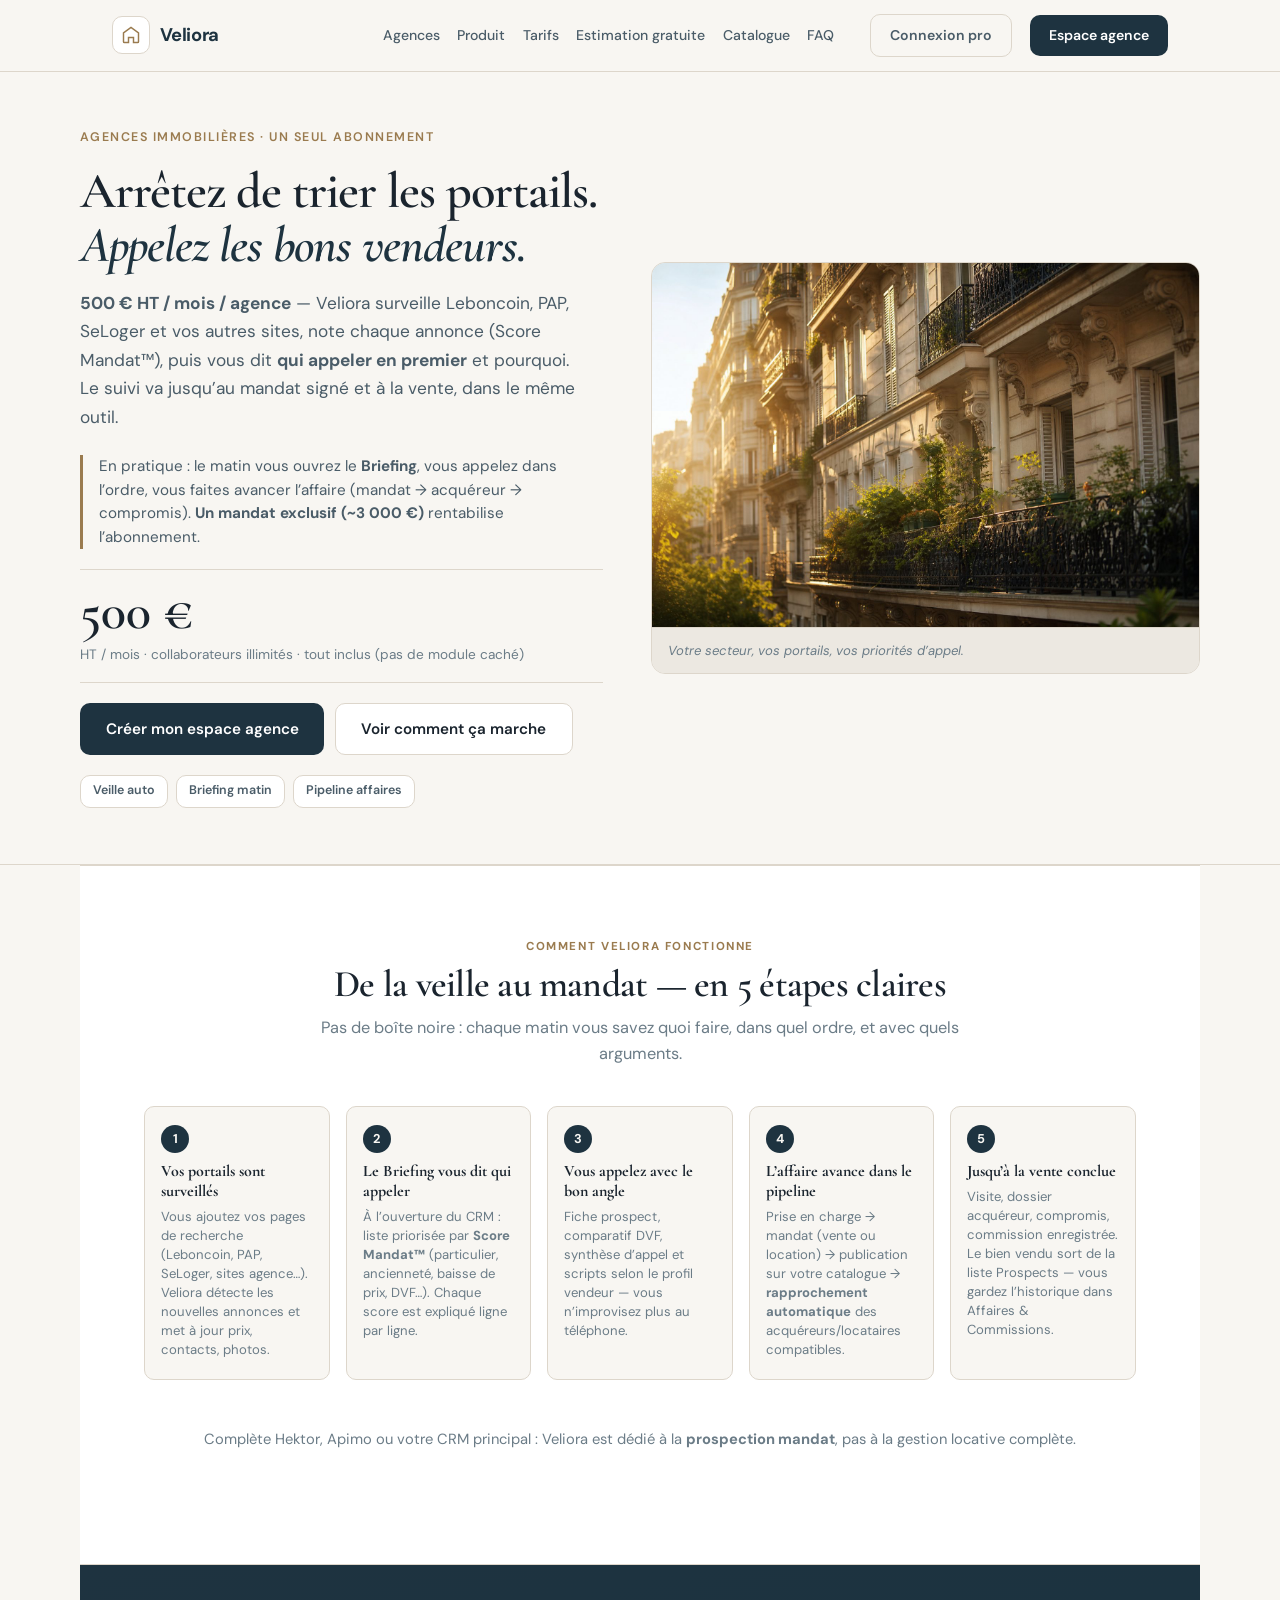
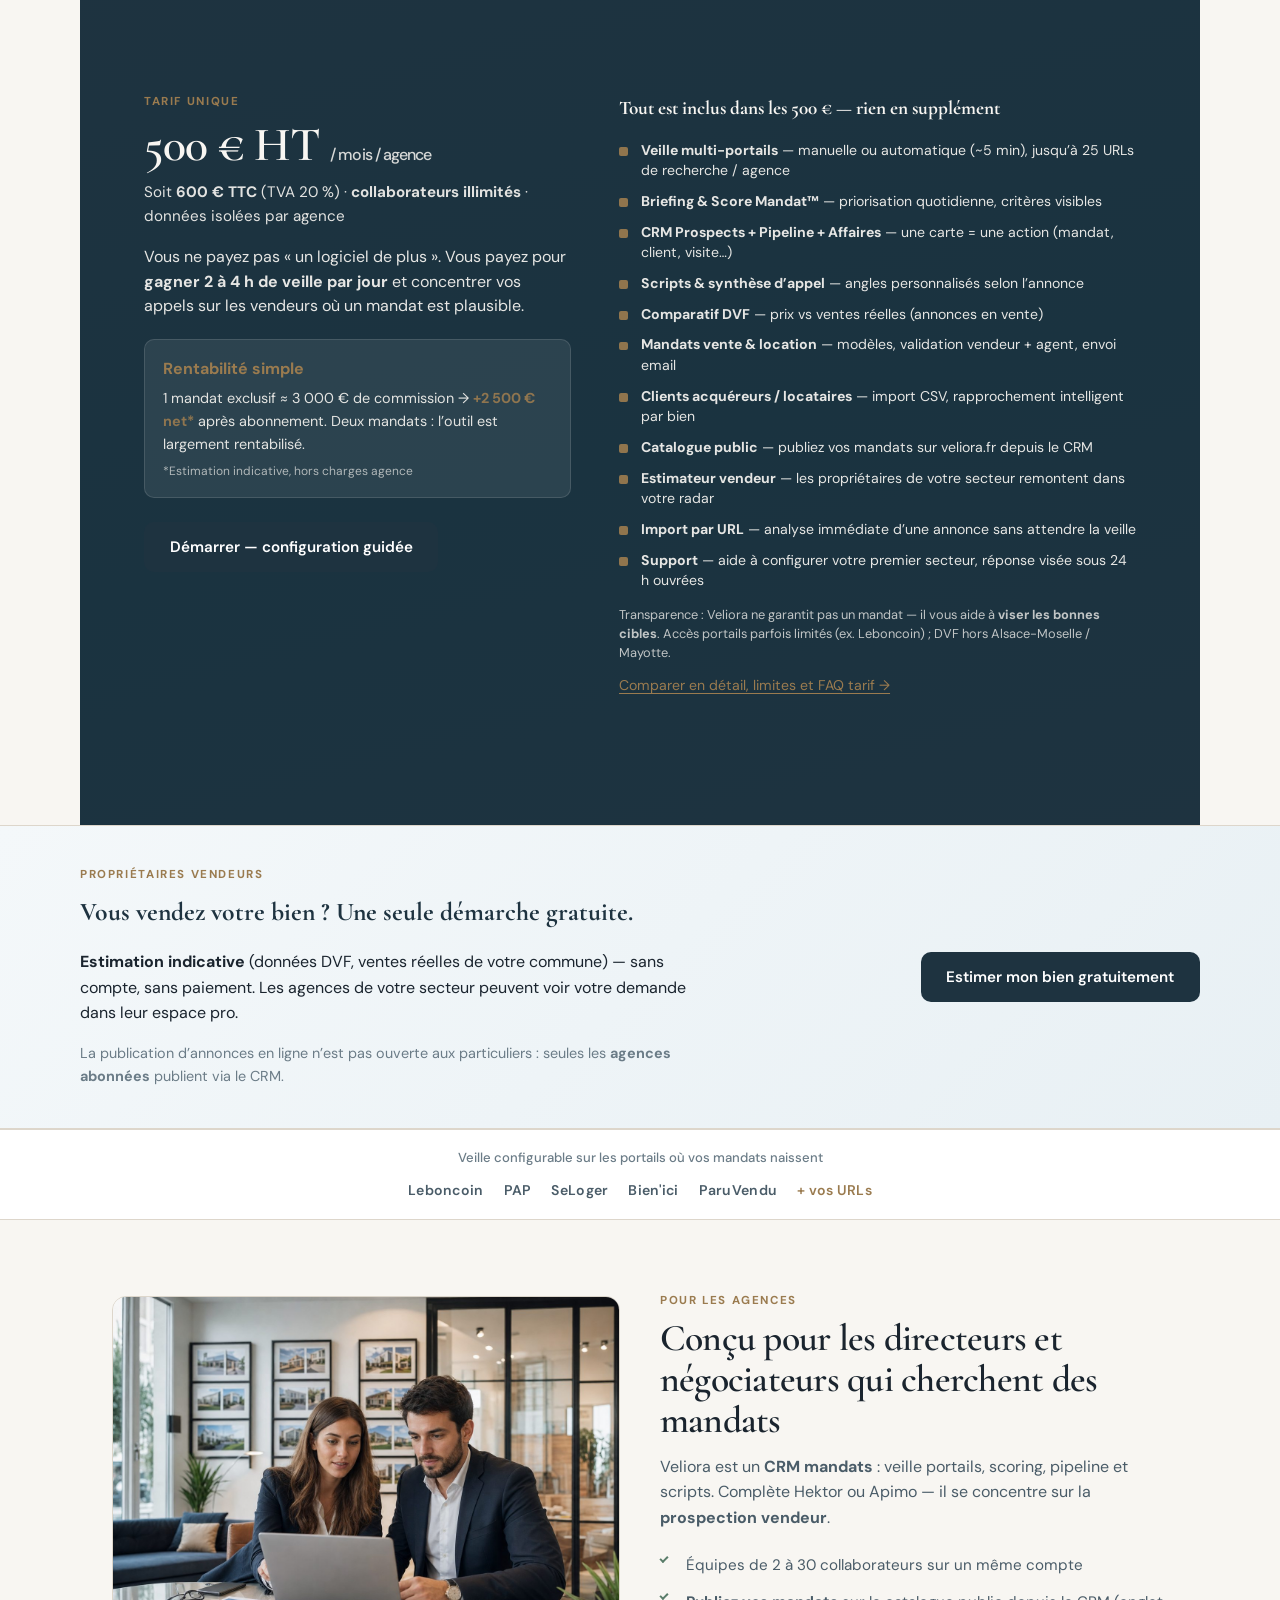
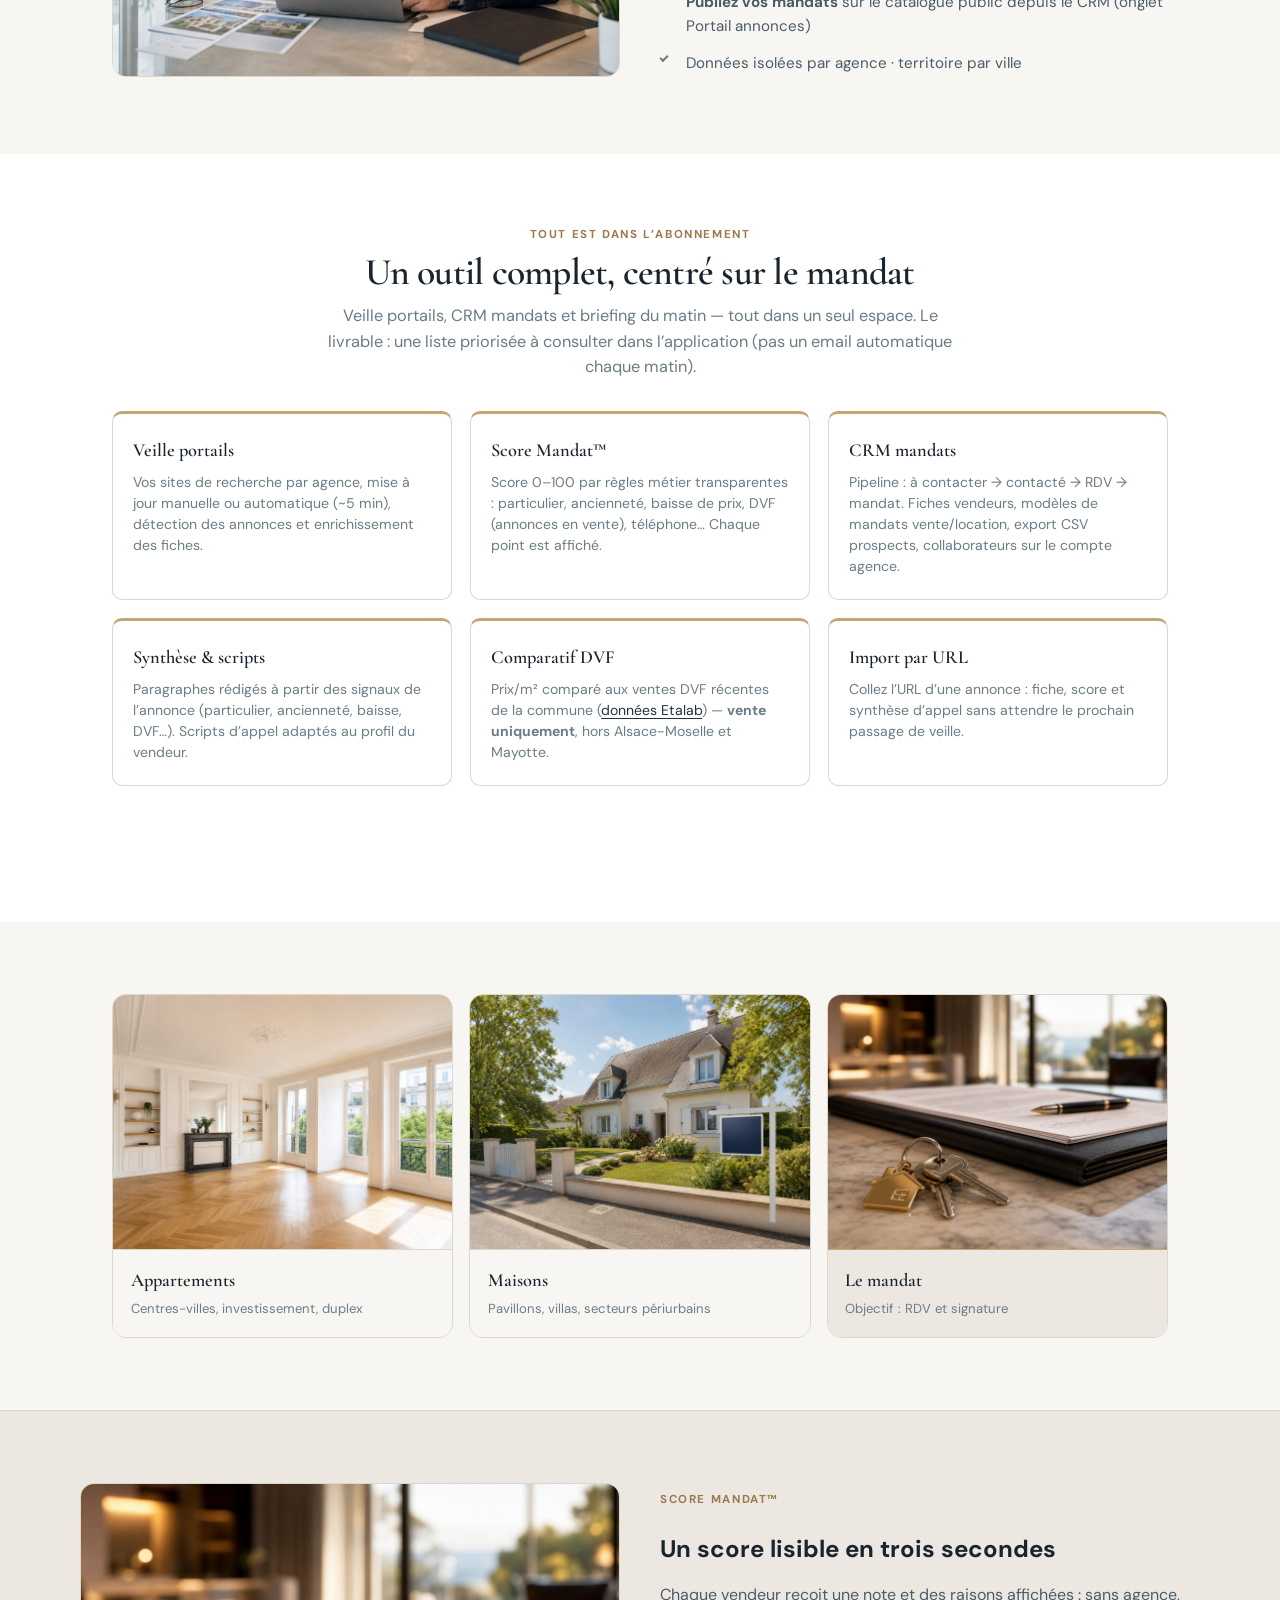
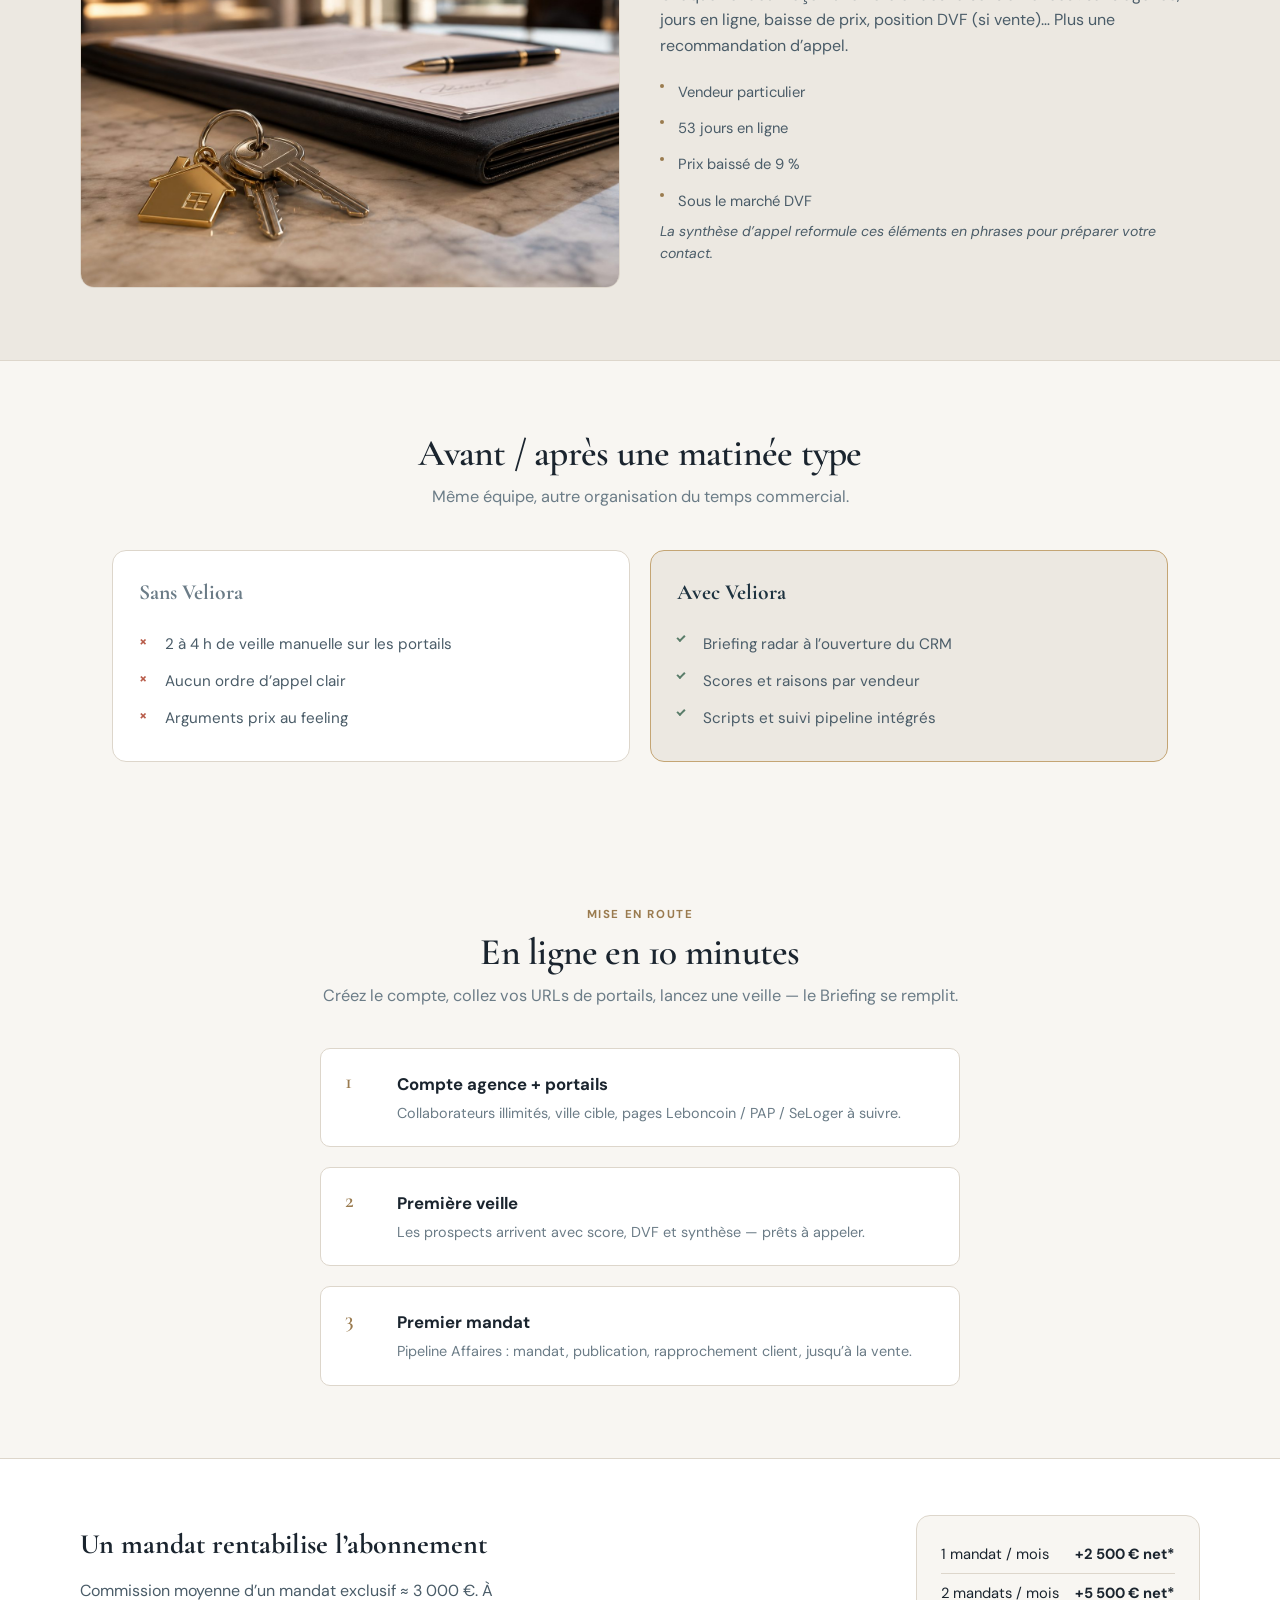
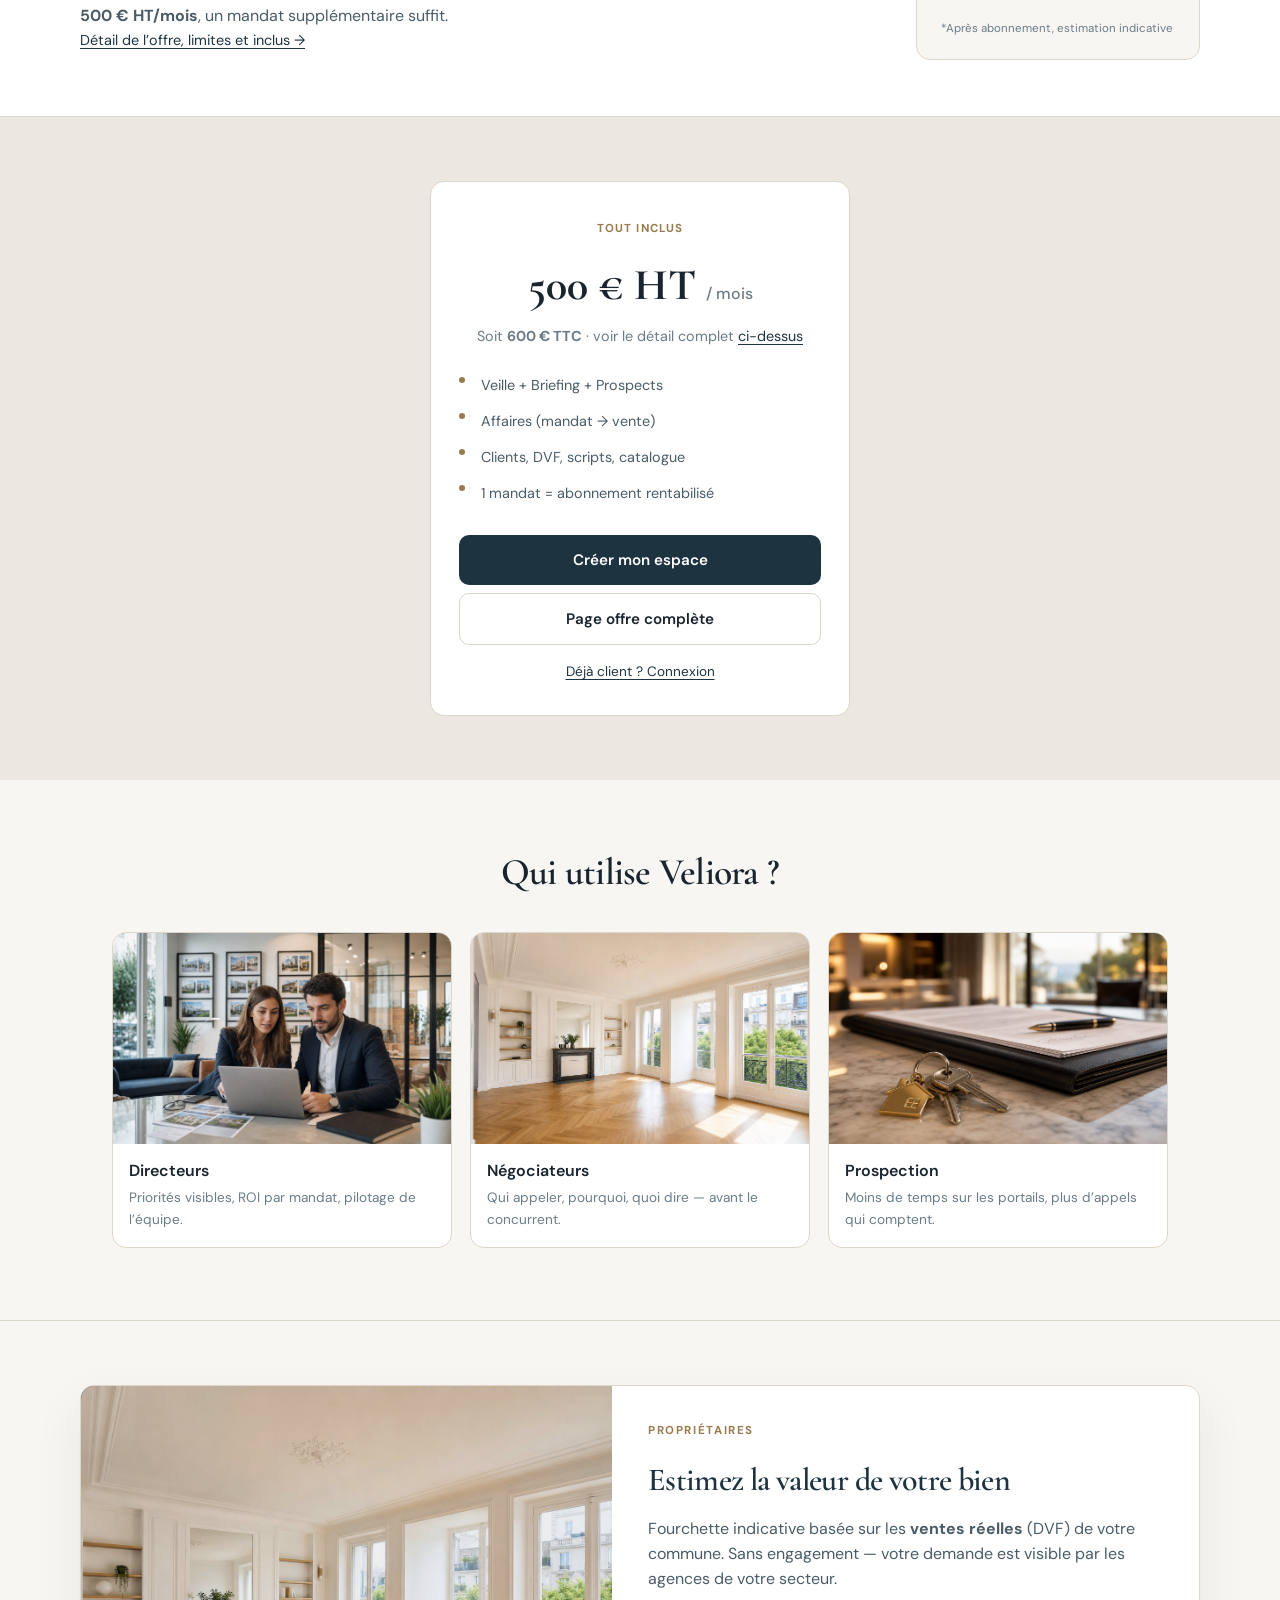
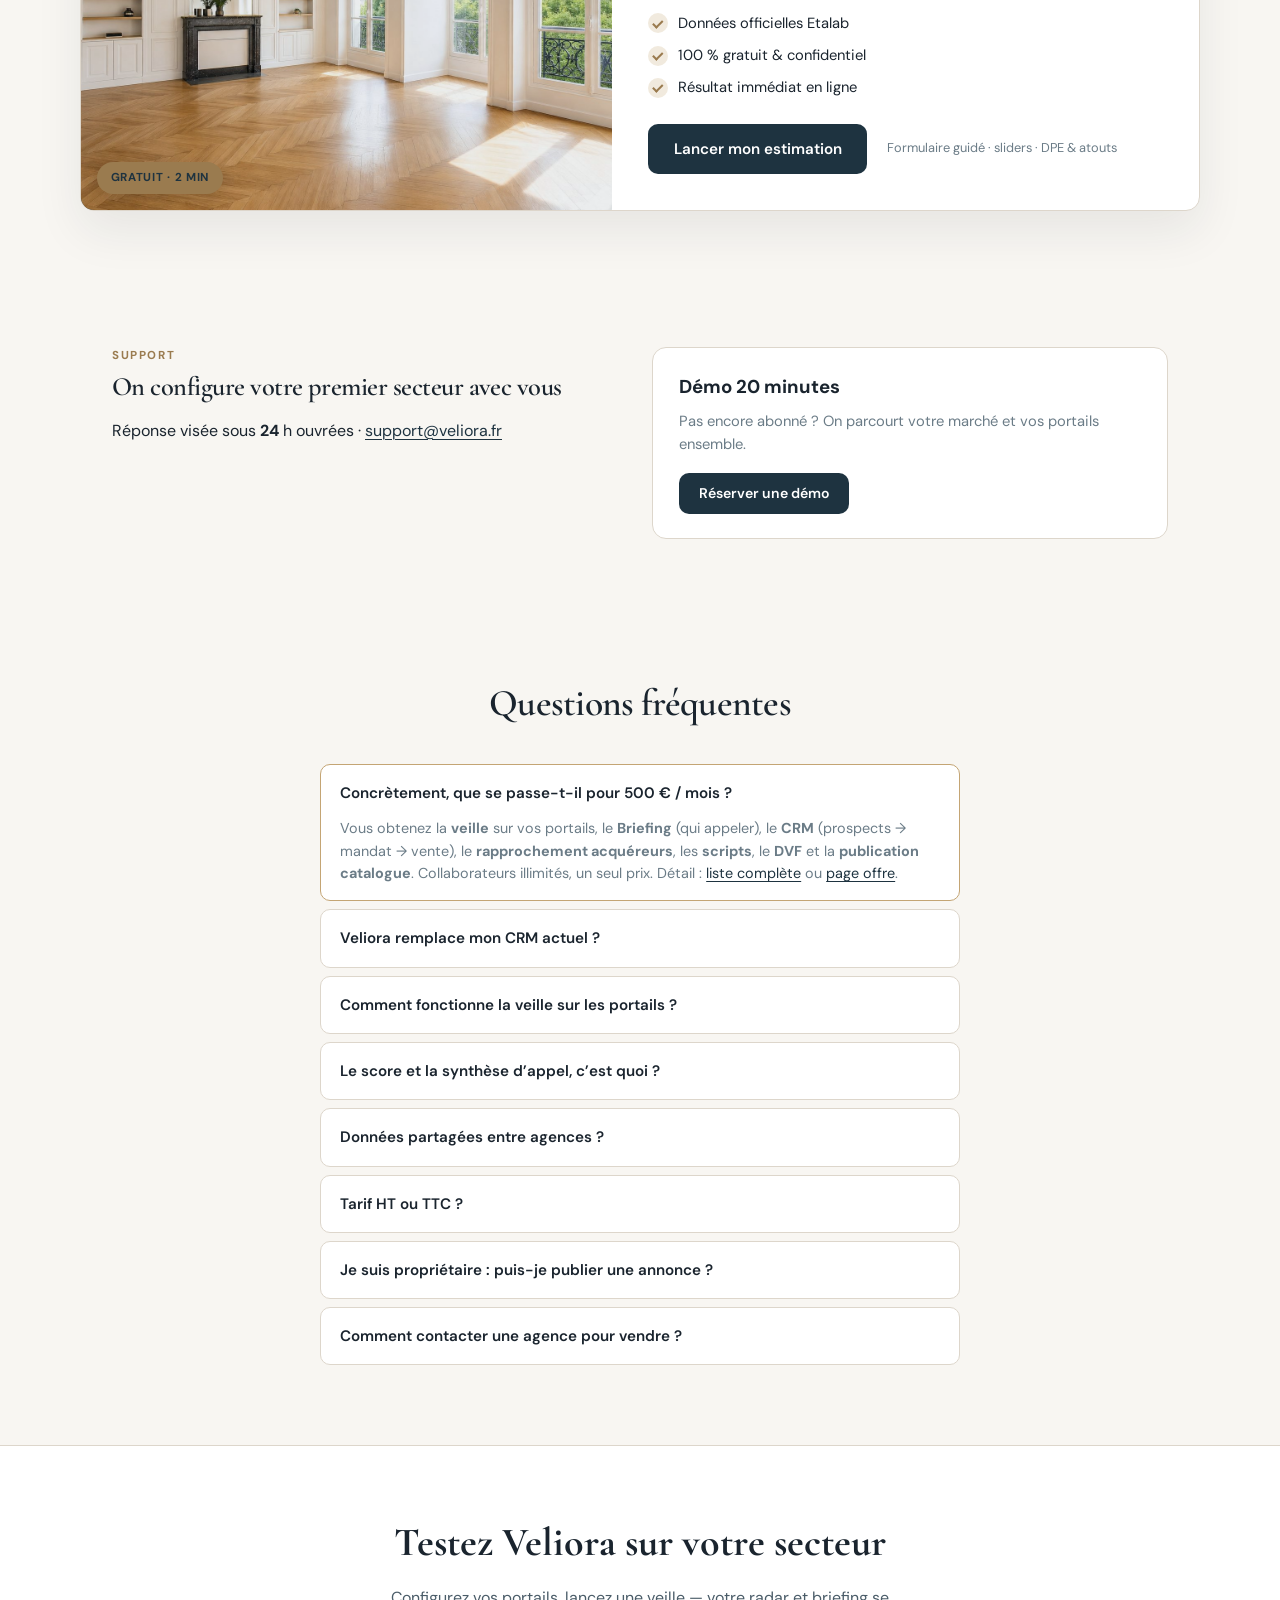
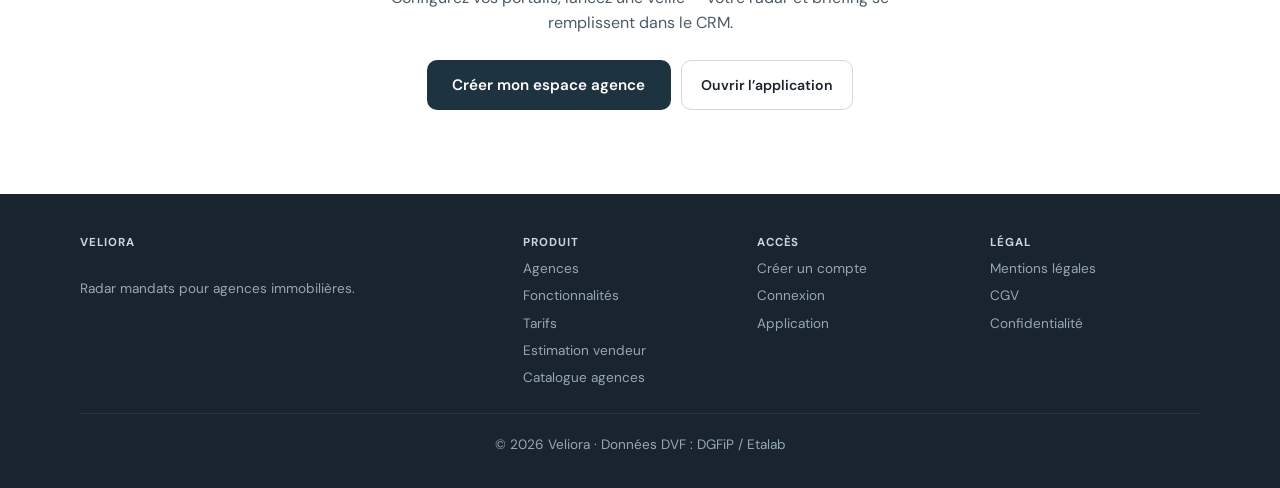
==== commit 6d74b0f9: "Perf: compresser images vitrine (-91%), de-chainer les polices, cache gzip statique - Recompression " ====
--- a/vitrine/index.html
+++ b/vitrine/index.html
@@ -16,7 +16,10 @@
   <meta name="theme-color" content="#152a36">
   <link rel="icon" href="/favicon.ico" type="image/svg+xml">
   <title>Veliora — 500 €/mois · Veille, Briefing et CRM mandats pour agences</title>
-  <link rel="stylesheet" href="/crm/assets/css/veliora-brand.css?v=2">
+  <link rel="preconnect" href="https://fonts.googleapis.com">
+  <link rel="preconnect" href="https://fonts.gstatic.com" crossorigin>
+  <link rel="stylesheet" href="https://fonts.googleapis.com/css2?family=Cormorant+Garamond:ital,wght@0,500;0,600;0,700;1,500&family=DM+Sans:ital,wght@0,400;0,500;0,600;0,700&family=JetBrains+Mono:wght@400;500&display=swap">
+  <link rel="stylesheet" href="/crm/assets/css/veliora-brand.css?v=3">
   <link rel="stylesheet" href="/vitrine/assets/css/vitrine.css?v=45">
   <script type="application/ld+json">
   {
--- a/crm/assets/css/veliora-brand.css
+++ b/crm/assets/css/veliora-brand.css
@@ -1,8 +1,11 @@
 /**
  * Veliora — design system partagé (vitrine + CRM + connexion)
  * Premium immobilier : sobre, chaleureux, sans effet « tech / IA ».
+ *
+ * Les polices Google ne sont PAS importées ici : elles sont chargées via
+ * <link rel="preconnect"> + <link rel="stylesheet"> dans le <head> des pages
+ * pour éviter une cascade de requêtes render-blocking (HTML → CSS → @import).
  */
-@import url('https://fonts.googleapis.com/css2?family=Cormorant+Garamond:ital,wght@0,500;0,600;0,700;1,500&family=DM+Sans:ital,wght@0,400;0,500;0,600;0,700&display=swap');
 
 :root {
   /* Primaire — ardoise profonde (confiance, mandats) */
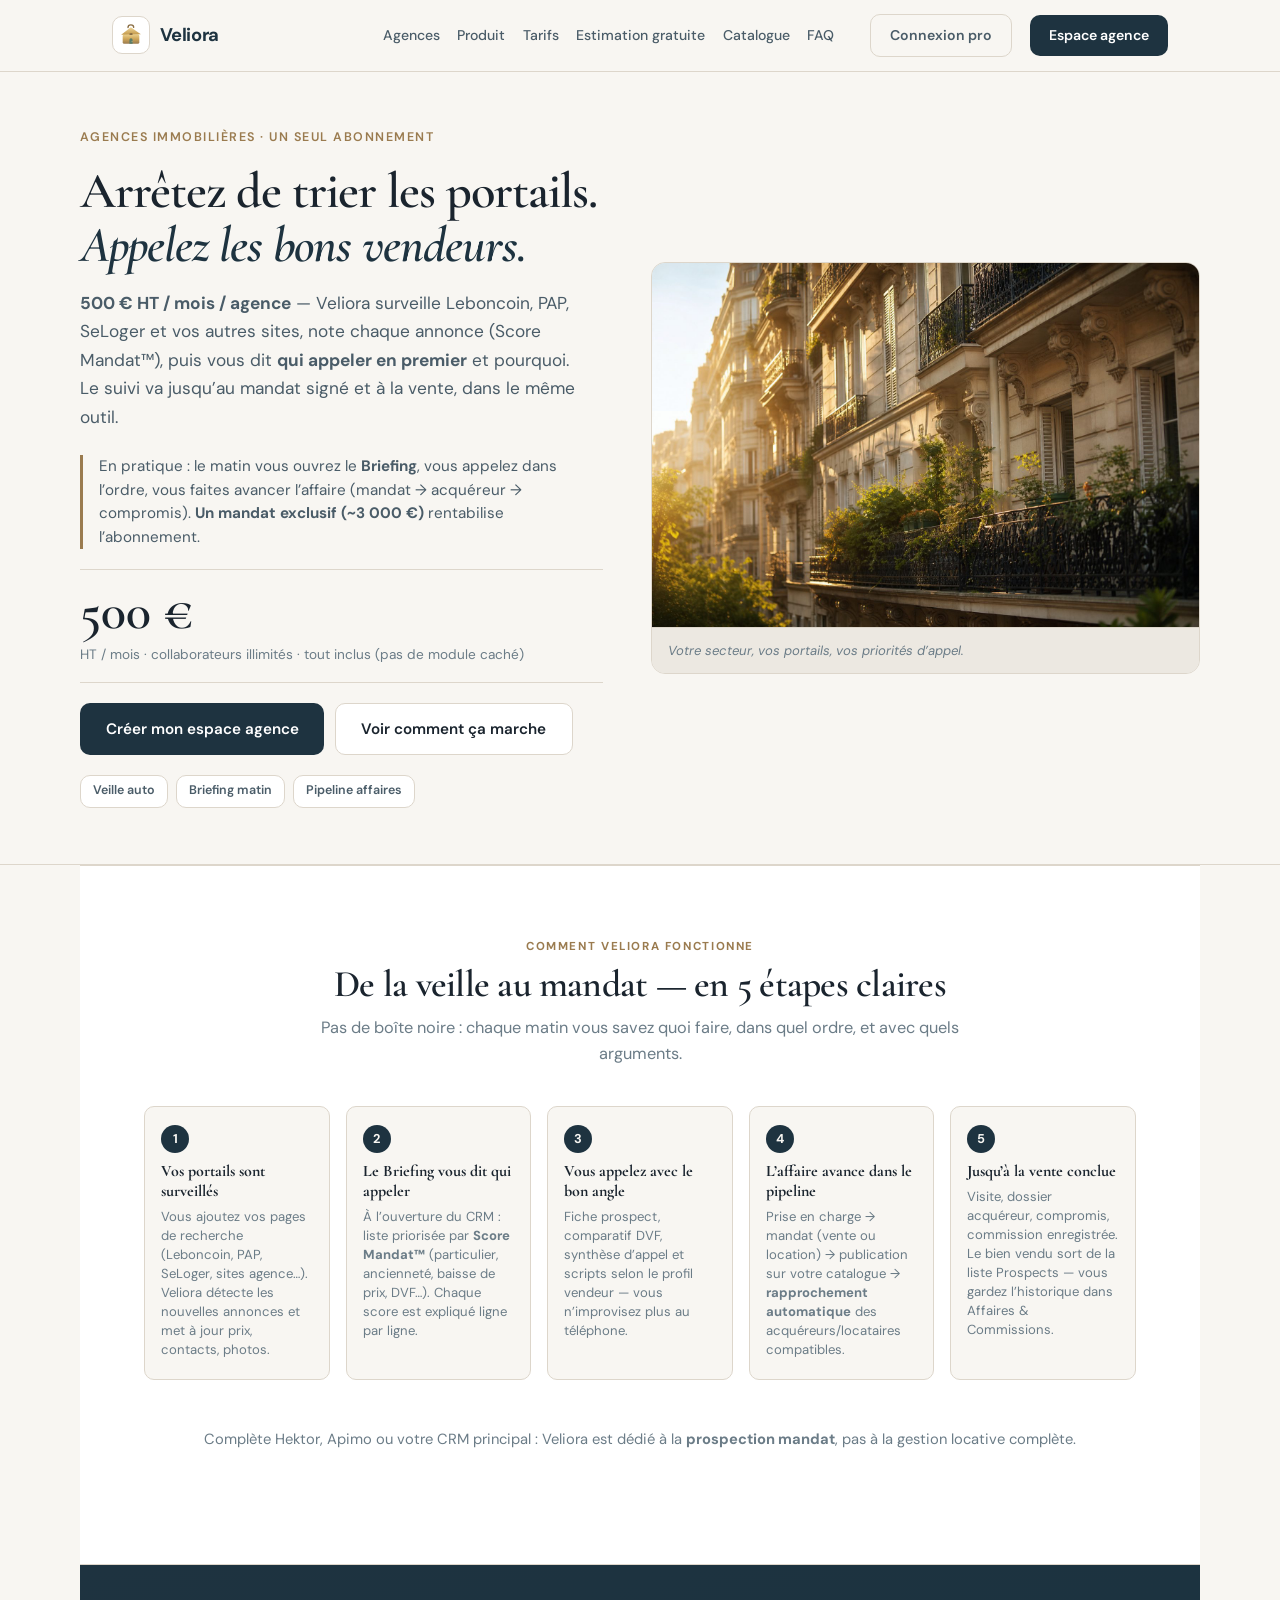
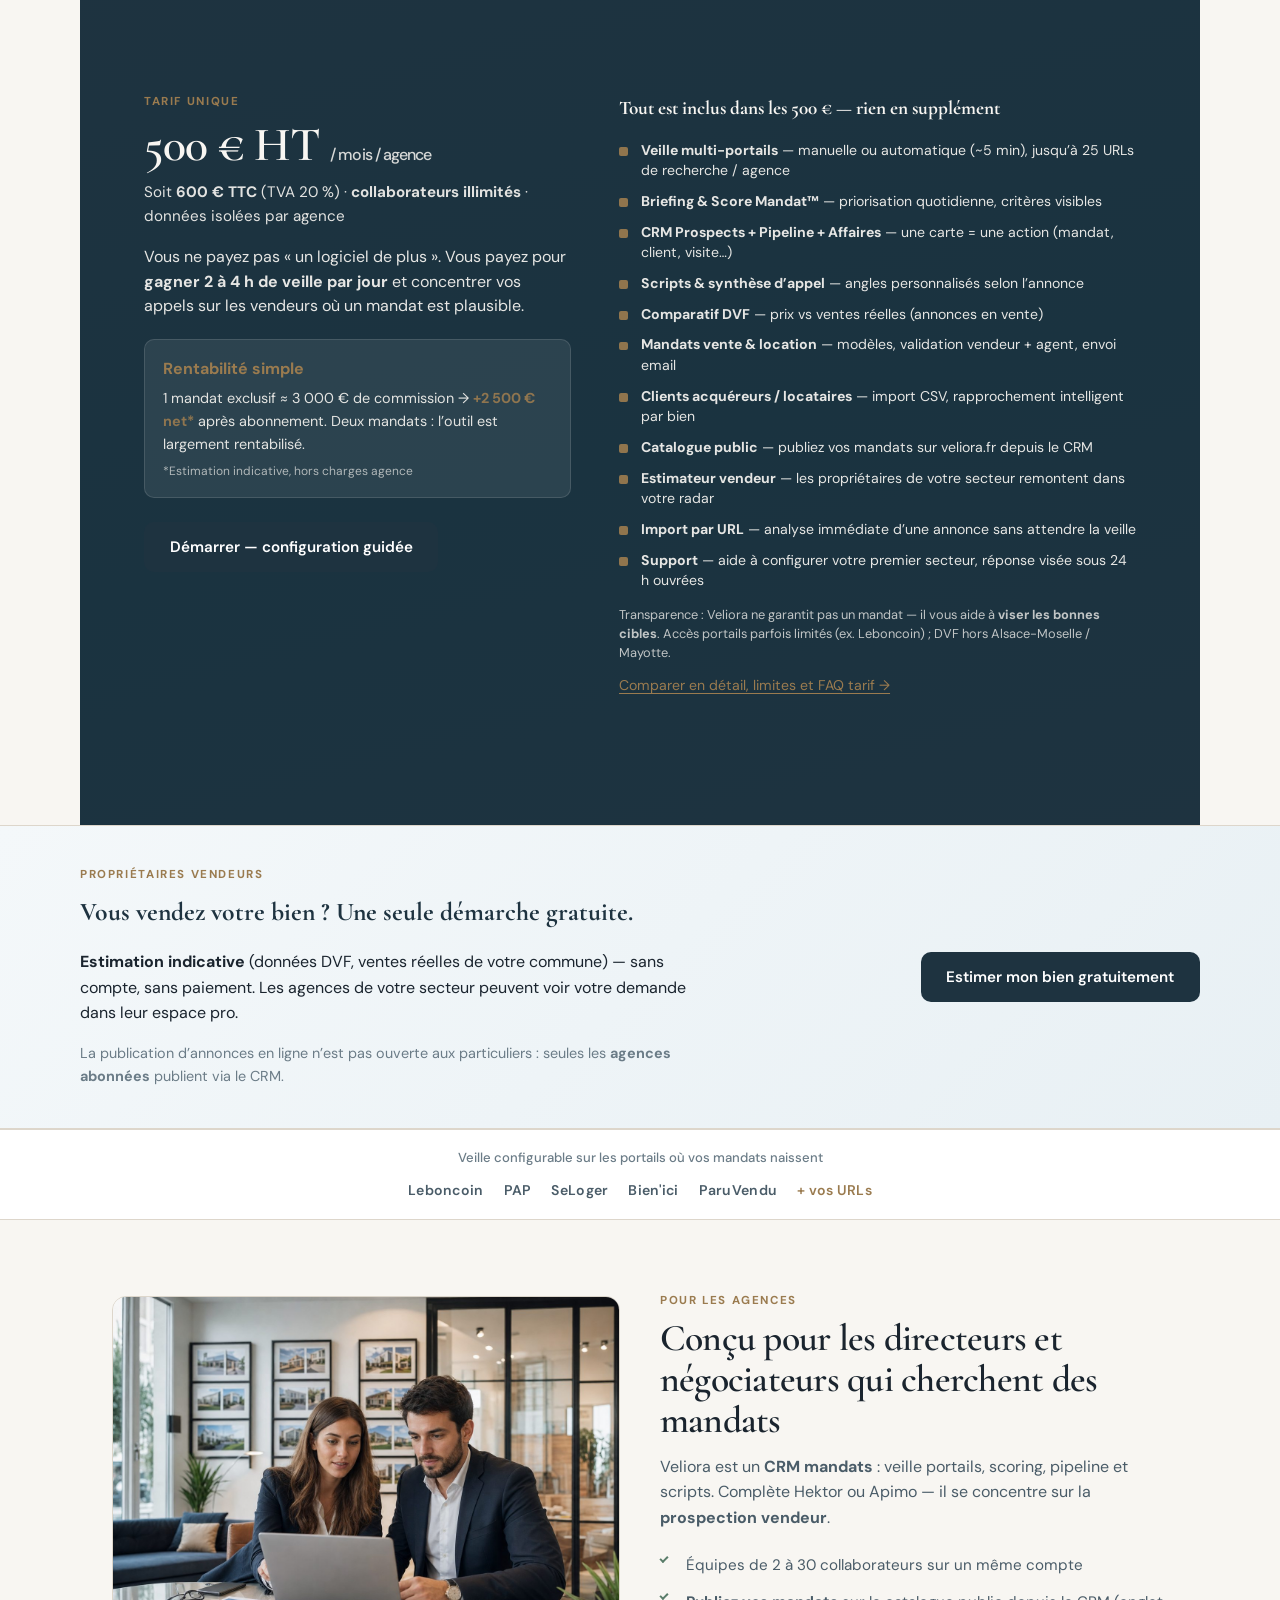
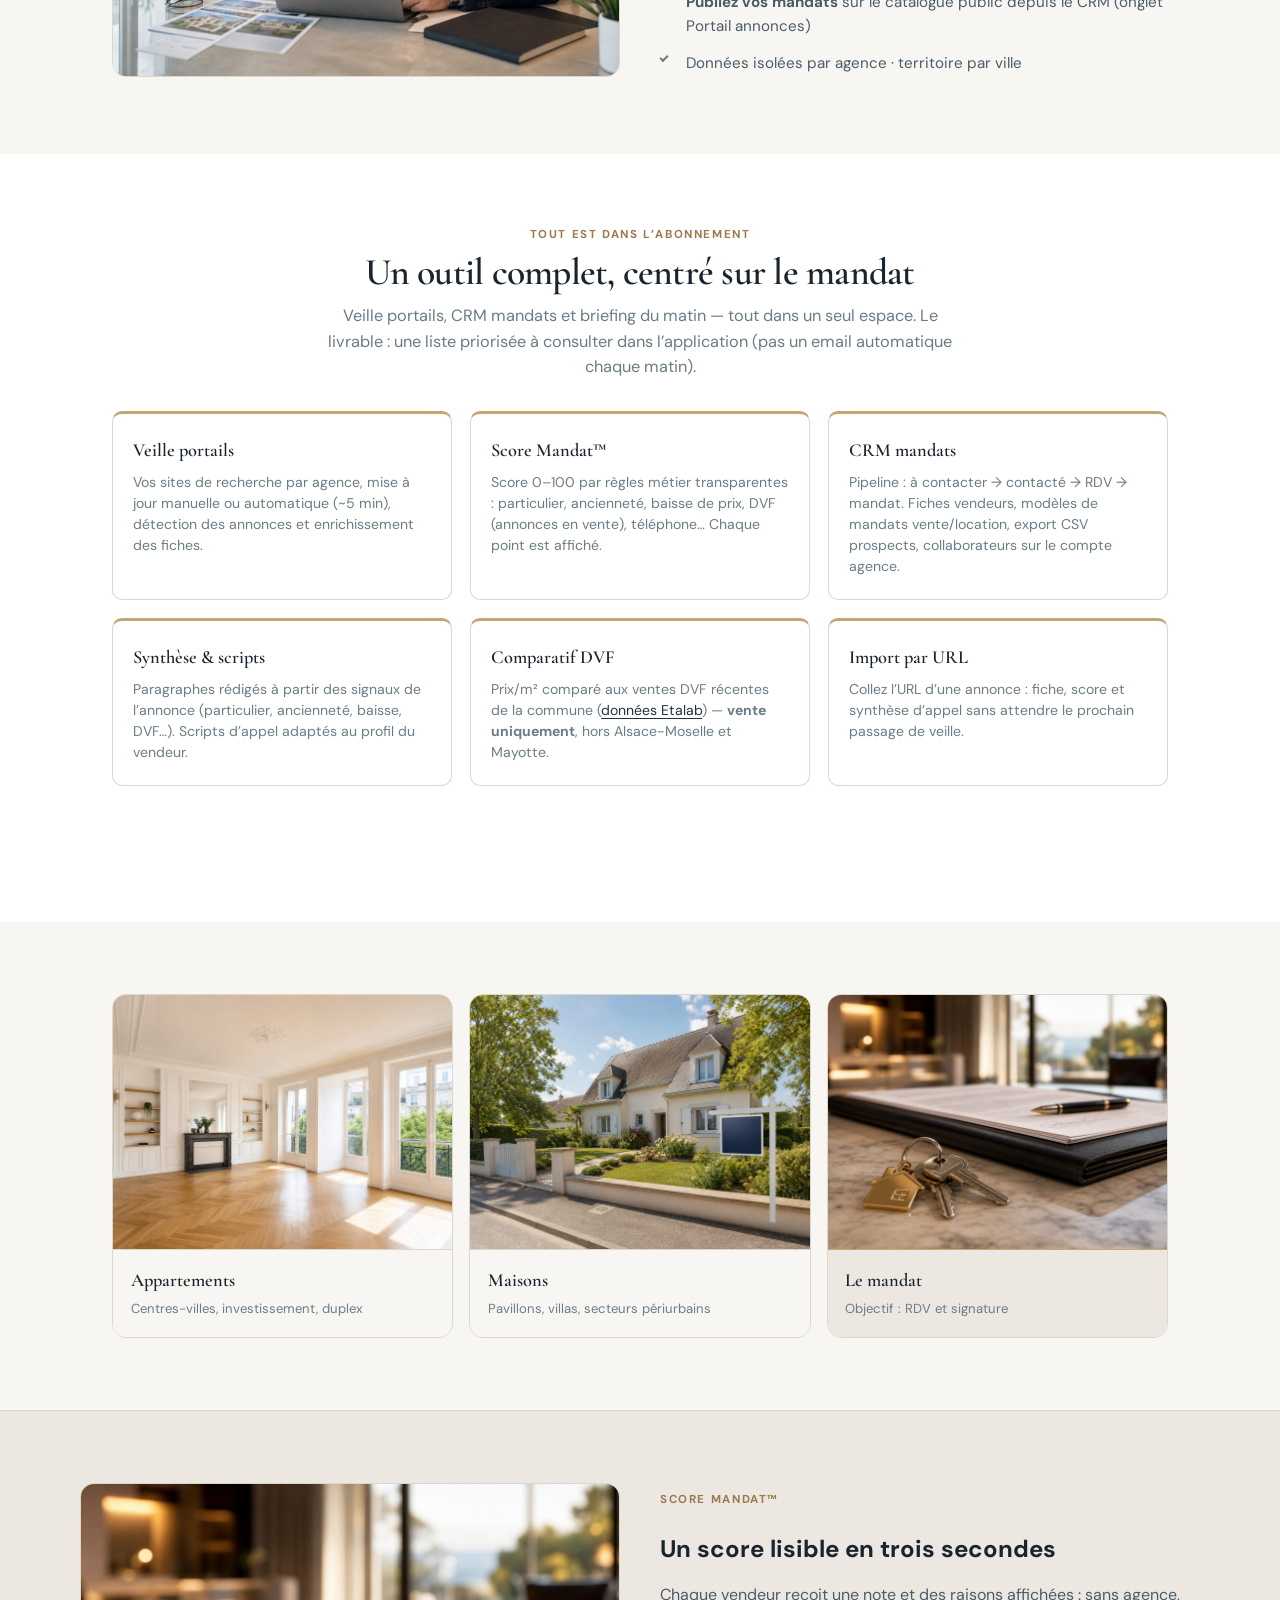
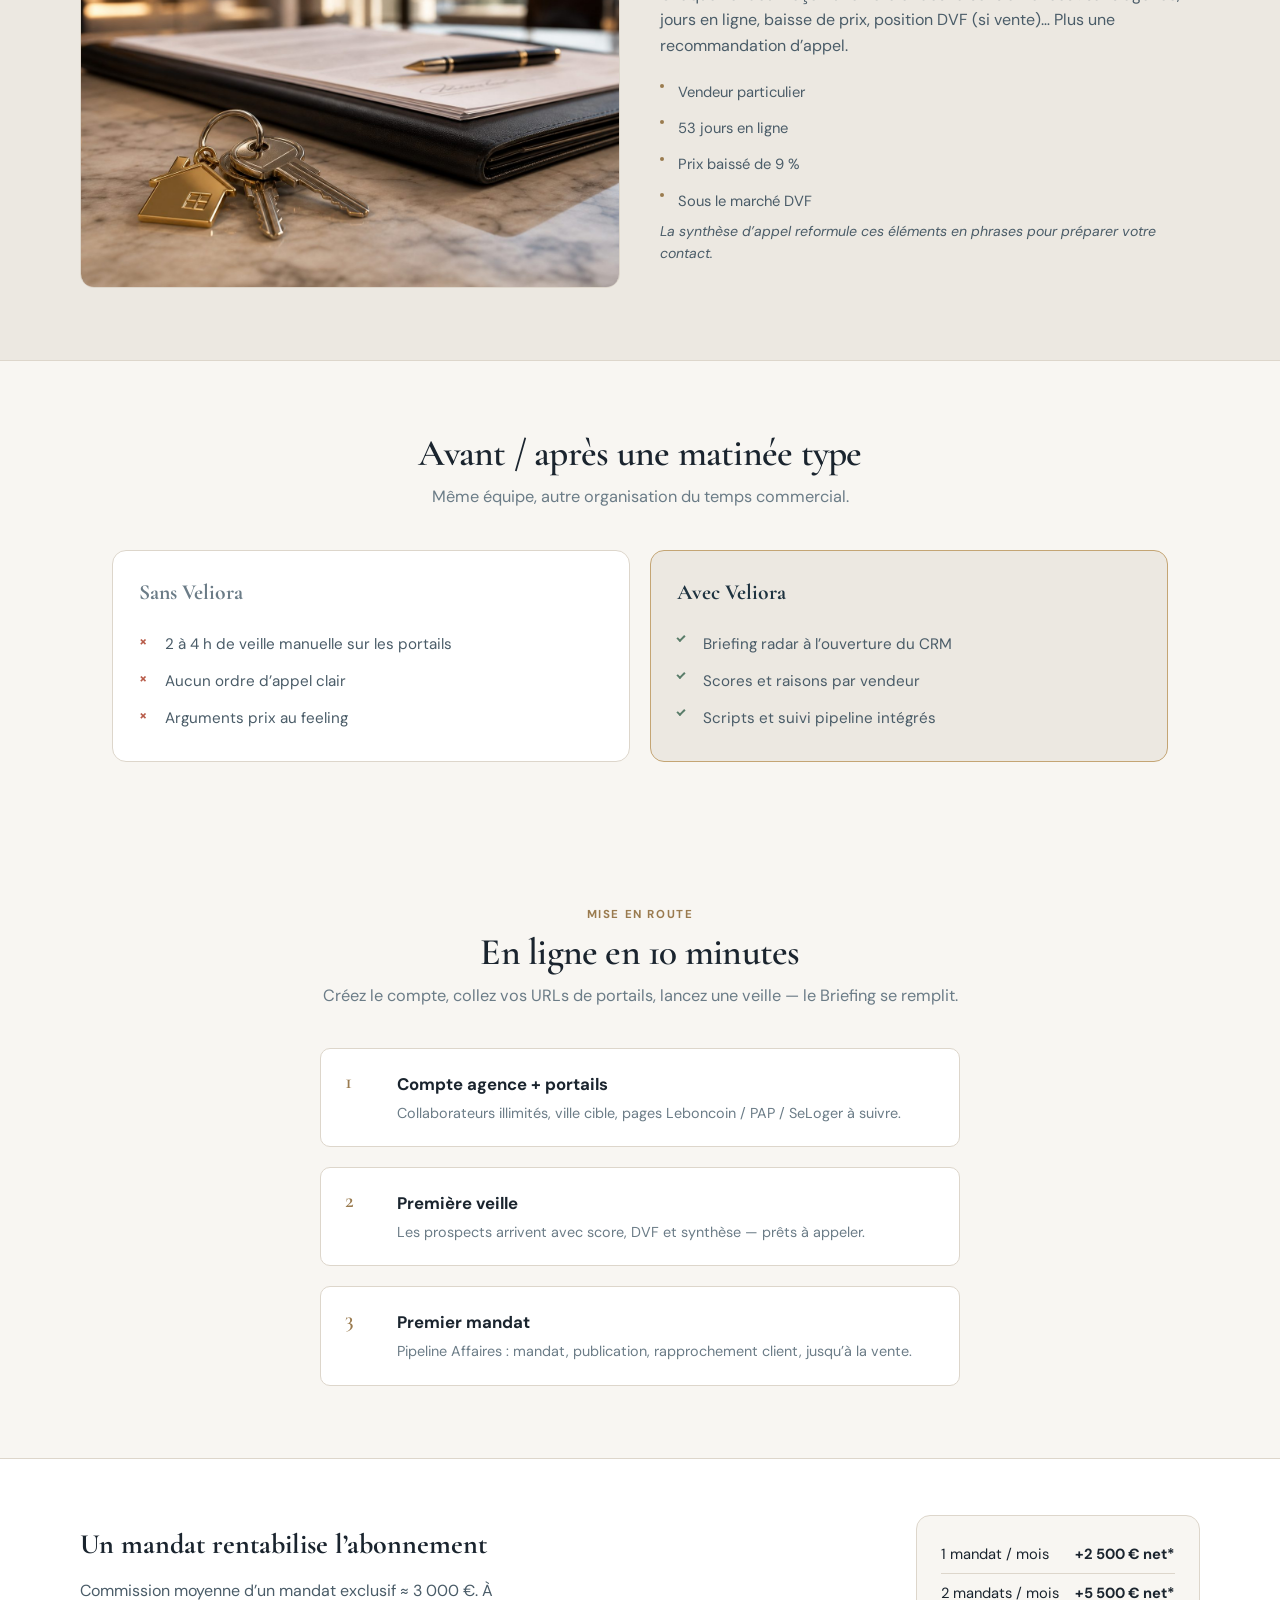
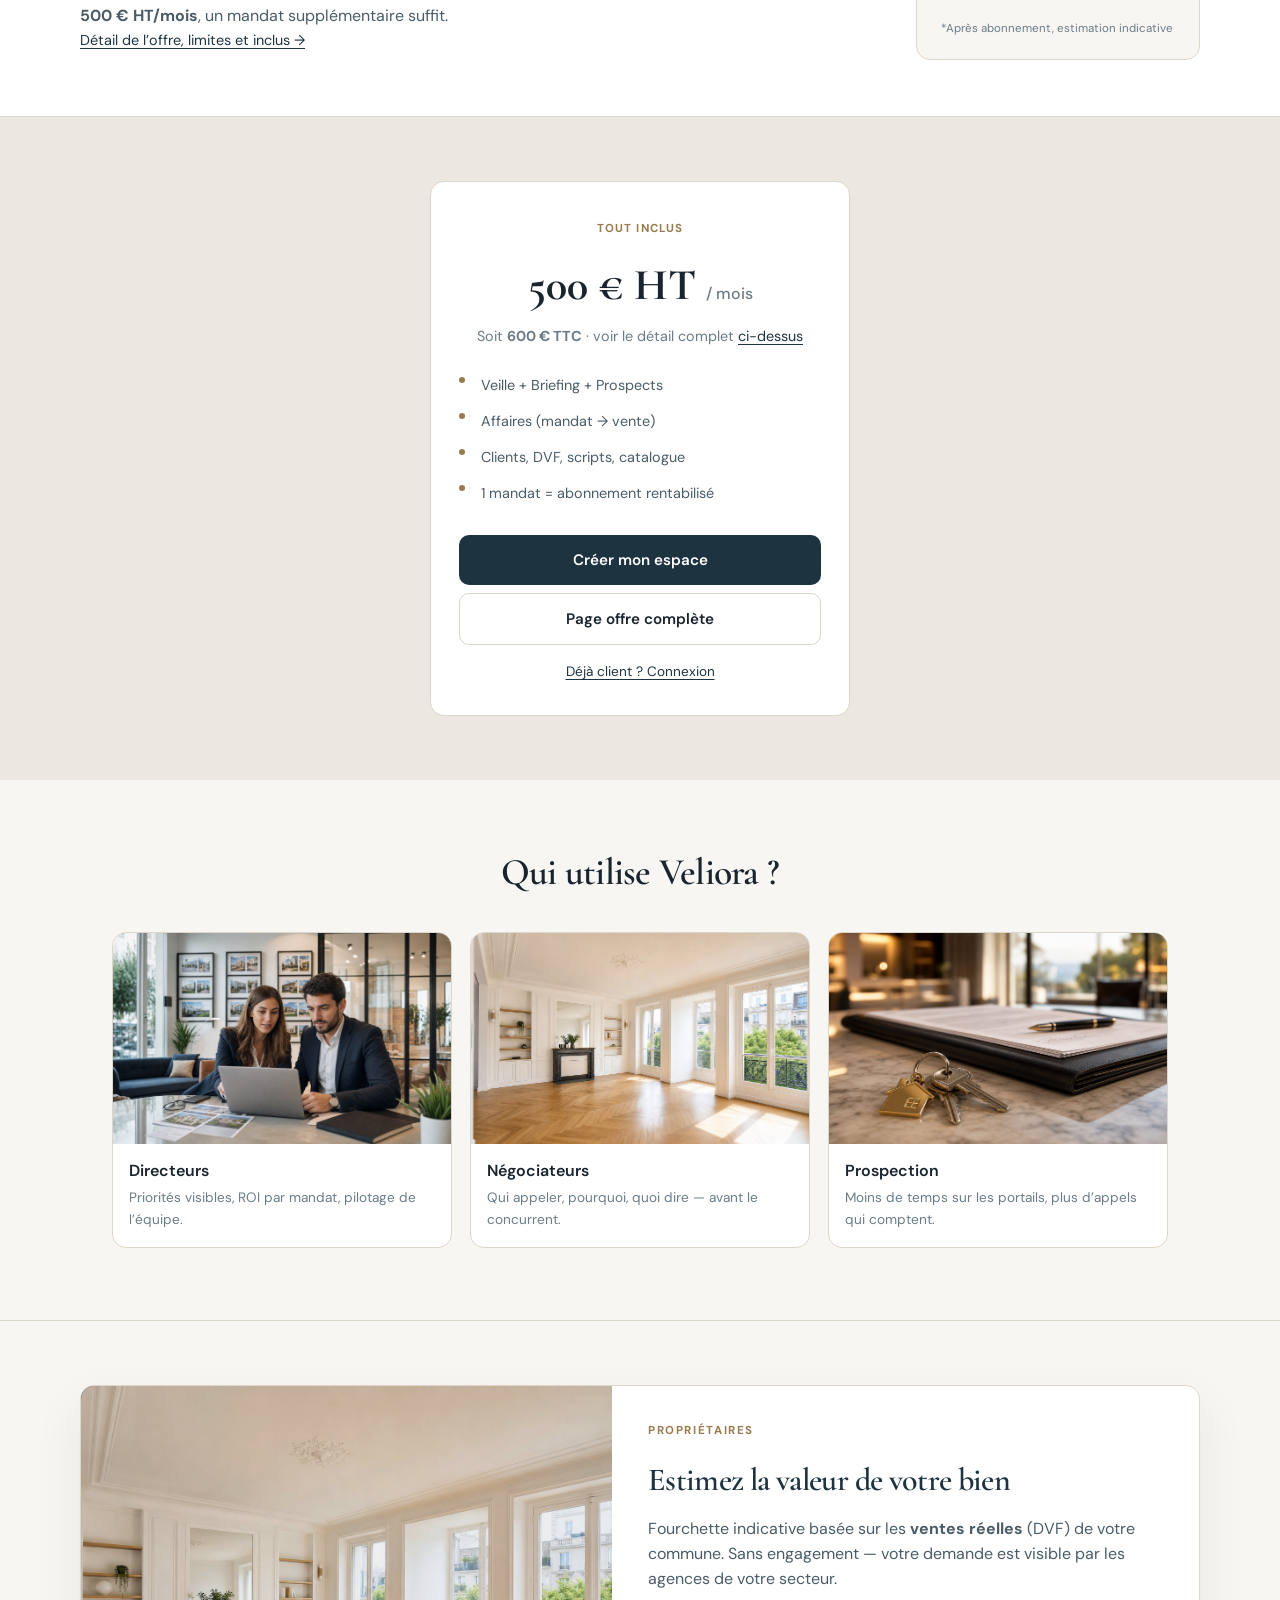
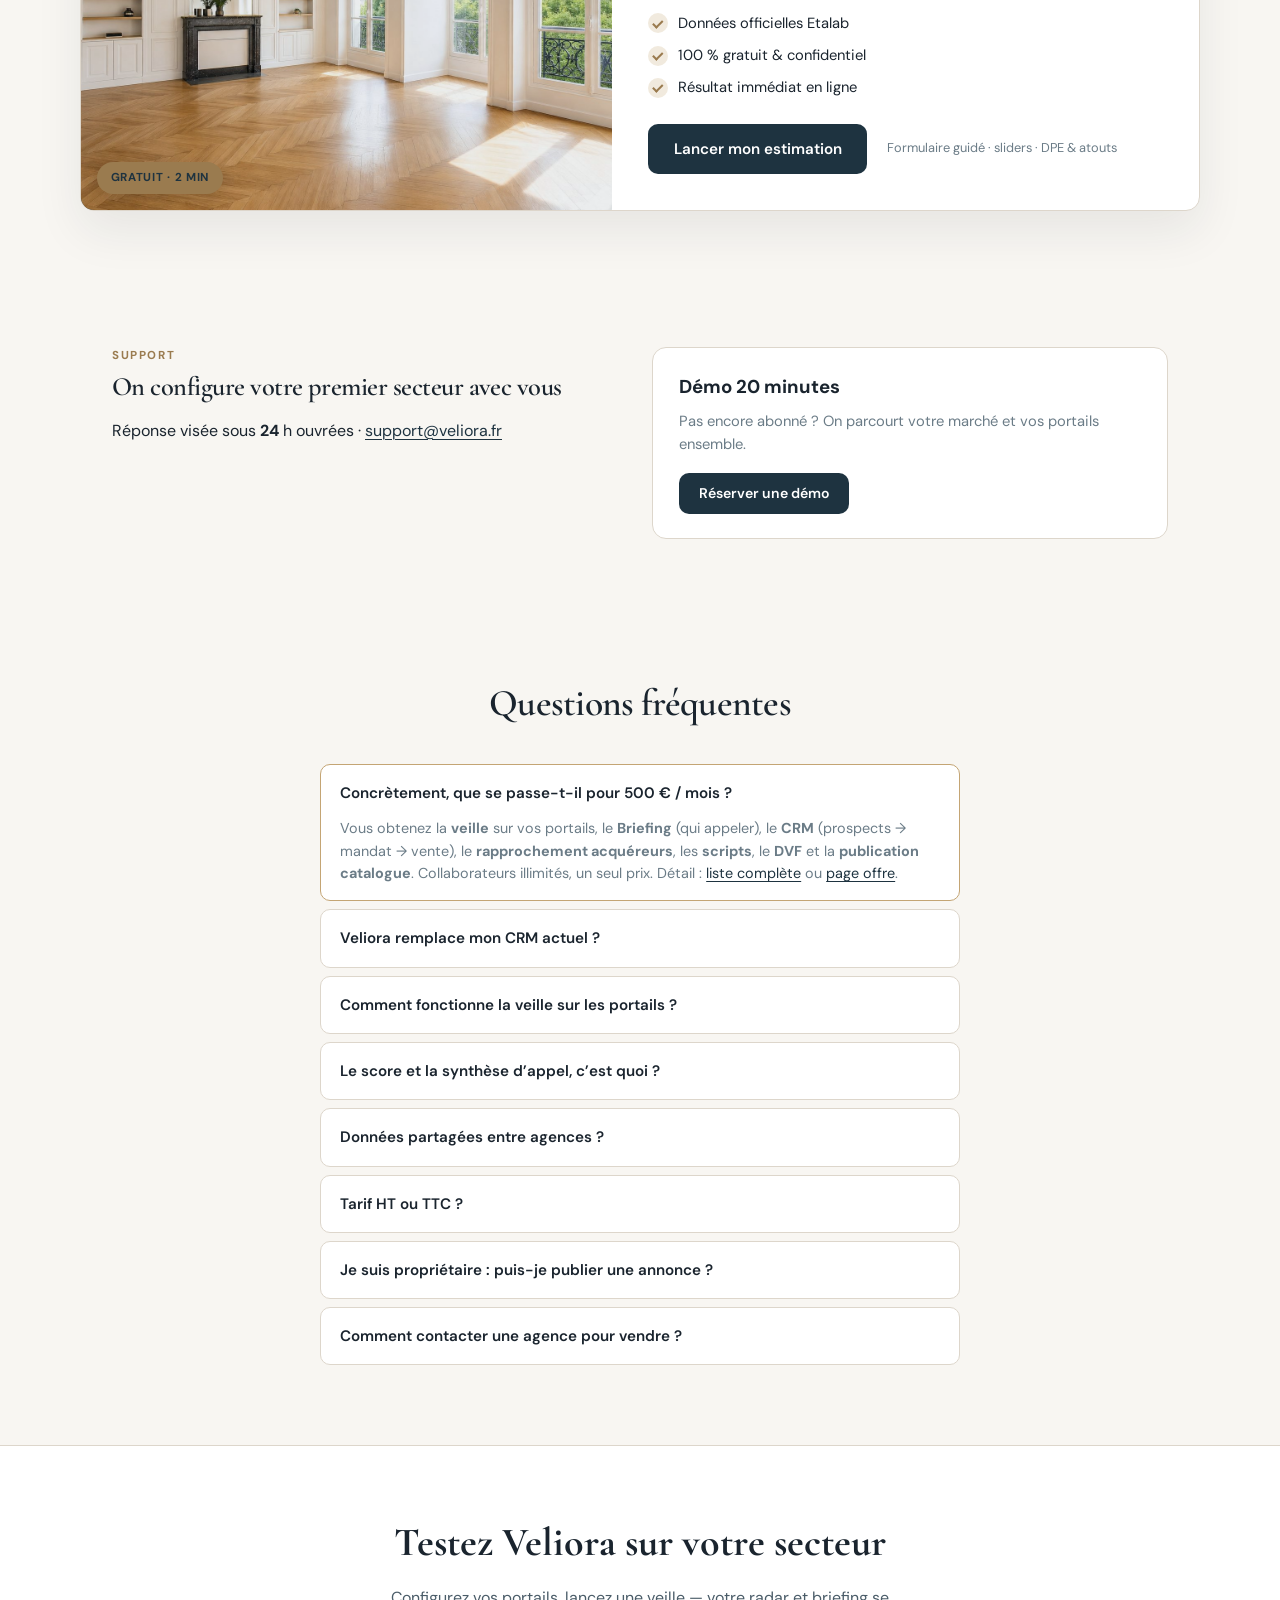
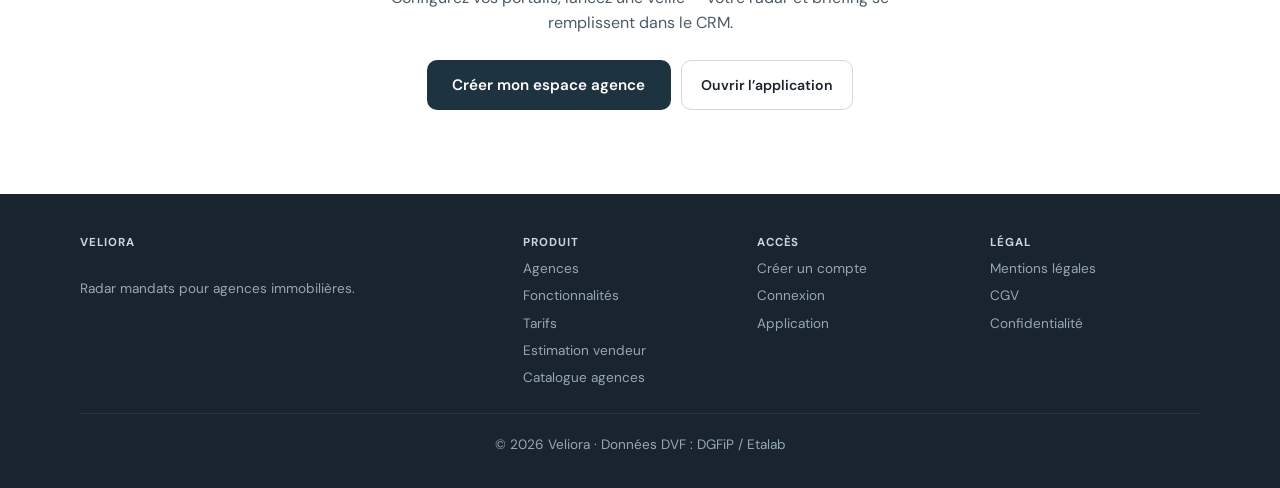
==== commit 712f1f40: "Logo Veliora (maison boîte à outils animée) + robustesse base de données Base de données — fini les " ====
--- a/vitrine/index.html
+++ b/vitrine/index.html
@@ -2,6 +2,21 @@
 <html lang="fr">
 <head>
   <meta charset="UTF-8">
+  <script>
+    /* Affiche la vitrine immédiatement et garantit qu'aucune section ne reste
+       masquée : on active le mode animé (.js) puis, si le script de révélation
+       n'a pas tourné peu après le chargement, on rend tout visible de force. */
+    (function () {
+      document.documentElement.classList.add("js");
+      window.addEventListener("load", function () {
+        setTimeout(function () {
+          if (window.__vitrineRevealReady) return;
+          document.querySelectorAll(".v-reveal, .v-reveal-group, [data-reveal-delay]")
+            .forEach(function (el) { el.classList.add("is-visible"); });
+        }, 1000);
+      });
+    })();
+  </script>
   <meta name="viewport" content="width=device-width, initial-scale=1.0, viewport-fit=cover">
   <meta name="description" content="Veliora : 500 € HT/mois pour savoir qui appeler en premier. Veille portails, Score Mandat™, CRM affaires de A à Z. Un mandat exclusif rentabilise l'abonnement.">
   <meta name="robots" content="index, follow">
@@ -11,16 +26,18 @@
   <meta property="og:title" content="Veliora — 500 €/mois · Qui appeler en premier">
   <meta property="og:description" content="Veille portails, Briefing, Score Mandat™, CRM jusqu'à la vente. Un mandat rentabilise l'abonnement.">
   <meta property="og:url" content="https://veliora.fr/">
-  <meta property="og:image" content="https://veliora.fr/vitrine/assets/img/hero-facade.jpg">
+  <meta property="og:image" content="https://veliora.fr/vitrine/assets/img/veliora-og.png">
   <meta name="twitter:card" content="summary_large_image">
   <meta name="theme-color" content="#152a36">
   <link rel="icon" href="/favicon.ico" type="image/svg+xml">
+  <link rel="apple-touch-icon" href="/vitrine/assets/img/veliora-icon-180.png">
   <title>Veliora — 500 €/mois · Veille, Briefing et CRM mandats pour agences</title>
   <link rel="preconnect" href="https://fonts.googleapis.com">
   <link rel="preconnect" href="https://fonts.gstatic.com" crossorigin>
-  <link rel="stylesheet" href="https://fonts.googleapis.com/css2?family=Cormorant+Garamond:ital,wght@0,500;0,600;0,700;1,500&family=DM+Sans:ital,wght@0,400;0,500;0,600;0,700&family=JetBrains+Mono:wght@400;500&display=swap">
+  <link rel="stylesheet" href="https://fonts.googleapis.com/css2?family=Cormorant+Garamond:ital,wght@0,500;0,600;0,700;1,500&family=DM+Sans:ital,wght@0,400;0,500;0,600;0,700&family=JetBrains+Mono:wght@400;500&display=swap" media="print" onload="this.media='all'">
+  <noscript><link rel="stylesheet" href="https://fonts.googleapis.com/css2?family=Cormorant+Garamond:ital,wght@0,500;0,600;0,700;1,500&family=DM+Sans:ital,wght@0,400;0,500;0,600;0,700&family=JetBrains+Mono:wght@400;500&display=swap"></noscript>
   <link rel="stylesheet" href="/crm/assets/css/veliora-brand.css?v=3">
-  <link rel="stylesheet" href="/vitrine/assets/css/vitrine.css?v=45">
+  <link rel="stylesheet" href="/vitrine/assets/css/vitrine.css?v=51">
   <script type="application/ld+json">
   {
     "@context": "https://schema.org",
@@ -48,7 +65,7 @@
     <div class="v-nav-inner">
       <a href="/" class="v-brand" aria-label="Veliora — accueil">
         <span class="v-logo-mark" aria-hidden="true">
-          <svg xmlns="http://www.w3.org/2000/svg" fill="none" viewBox="0 0 24 24" stroke-width="1.75" stroke="currentColor"><path d="M3 9.5L12 3l9 6.5V20a1 1 0 01-1 1h-5v-6H9v6H4a1 1 0 01-1-1V9.5z"/></svg>
+          <img src="/crm/assets/img/veliora-logo.svg?v=1" alt="" width="28" height="28" decoding="async">
         </span>
         Veliora
       </a>
@@ -543,7 +560,7 @@
   </footer>
 
   <script src="/vitrine/assets/js/vitrine-nav.js?v=1" defer></script>
-  <script src="/vitrine/assets/js/vitrine.js?v=36" defer></script>
+  <script src="/vitrine/assets/js/vitrine.js?v=40" defer></script>
   <script>
     if ("serviceWorker" in navigator) {
       navigator.serviceWorker.getRegistrations().then((regs) => {
--- a/vitrine/assets/css/vitrine.css
+++ b/vitrine/assets/css/vitrine.css
@@ -102,6 +102,7 @@
 }
 
 .v-logo-mark svg { width: 20px; height: 20px; }
+.v-logo-mark img { width: 28px; height: 28px; display: block; }
 
 .v-nav-links {
   display: flex;
@@ -1221,10 +1222,16 @@
   margin-inline: auto;
 }
 
-/* Reveal animations */
+/* Reveal animations
+   On ne masque (.v-reveal opacity:0) que si le JS est actif (html.js, posé
+   par le script inline du <head>). Sans JS — ou si le script de révélation
+   échoue — le contenu reste visible : plus jamais de page blanche. */
 .v-reveal {
+  transition: opacity 0.6s var(--v-ease);
+}
+
+.js .v-reveal {
   opacity: 0;
-  transition: opacity 0.6s var(--v-ease);
 }
 
 .v-reveal.is-visible {
@@ -1232,8 +1239,11 @@
 }
 
 .v-reveal-group [data-reveal-delay] {
+  transition: opacity 0.5s var(--v-ease);
+}
+
+.js .v-reveal-group [data-reveal-delay] {
   opacity: 0;
-  transition: opacity 0.5s var(--v-ease);
 }
 
 .v-reveal-group.is-visible [data-reveal-delay]:nth-child(1) { transition-delay: 0.05s; }
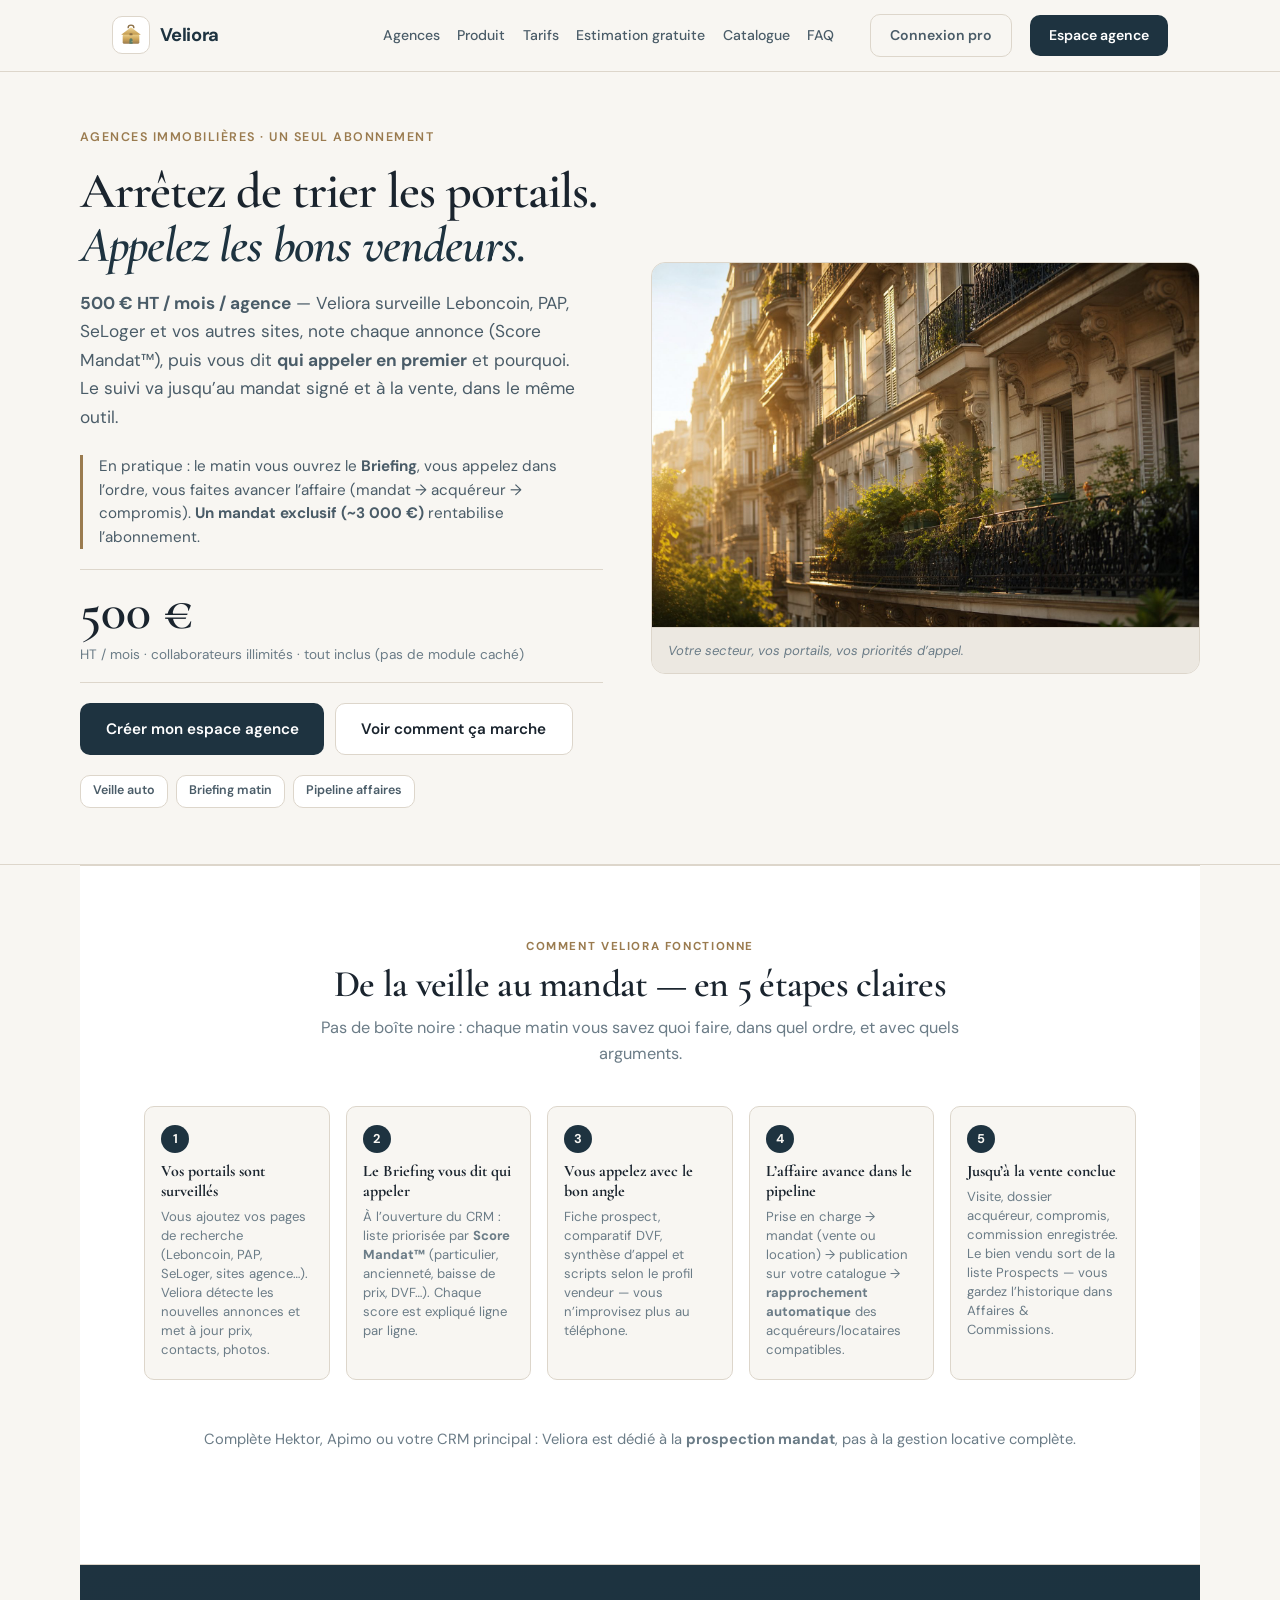
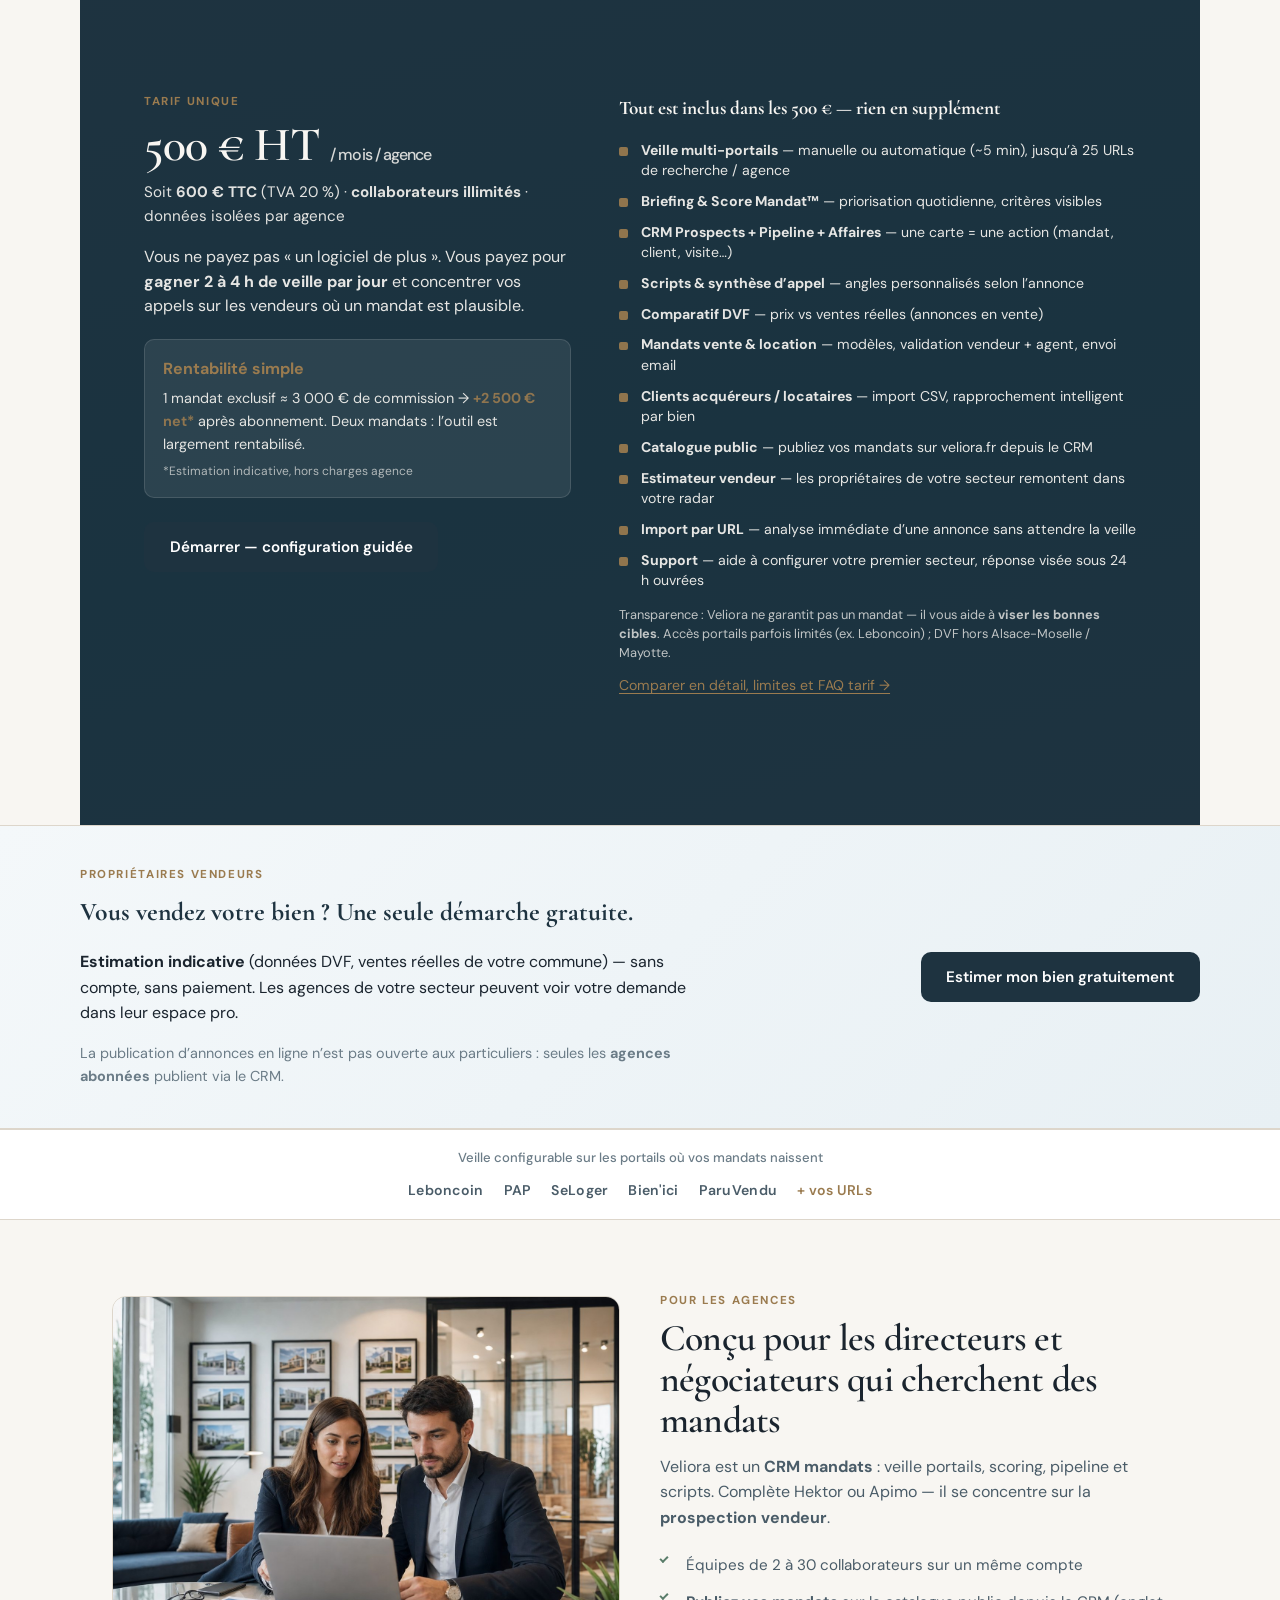
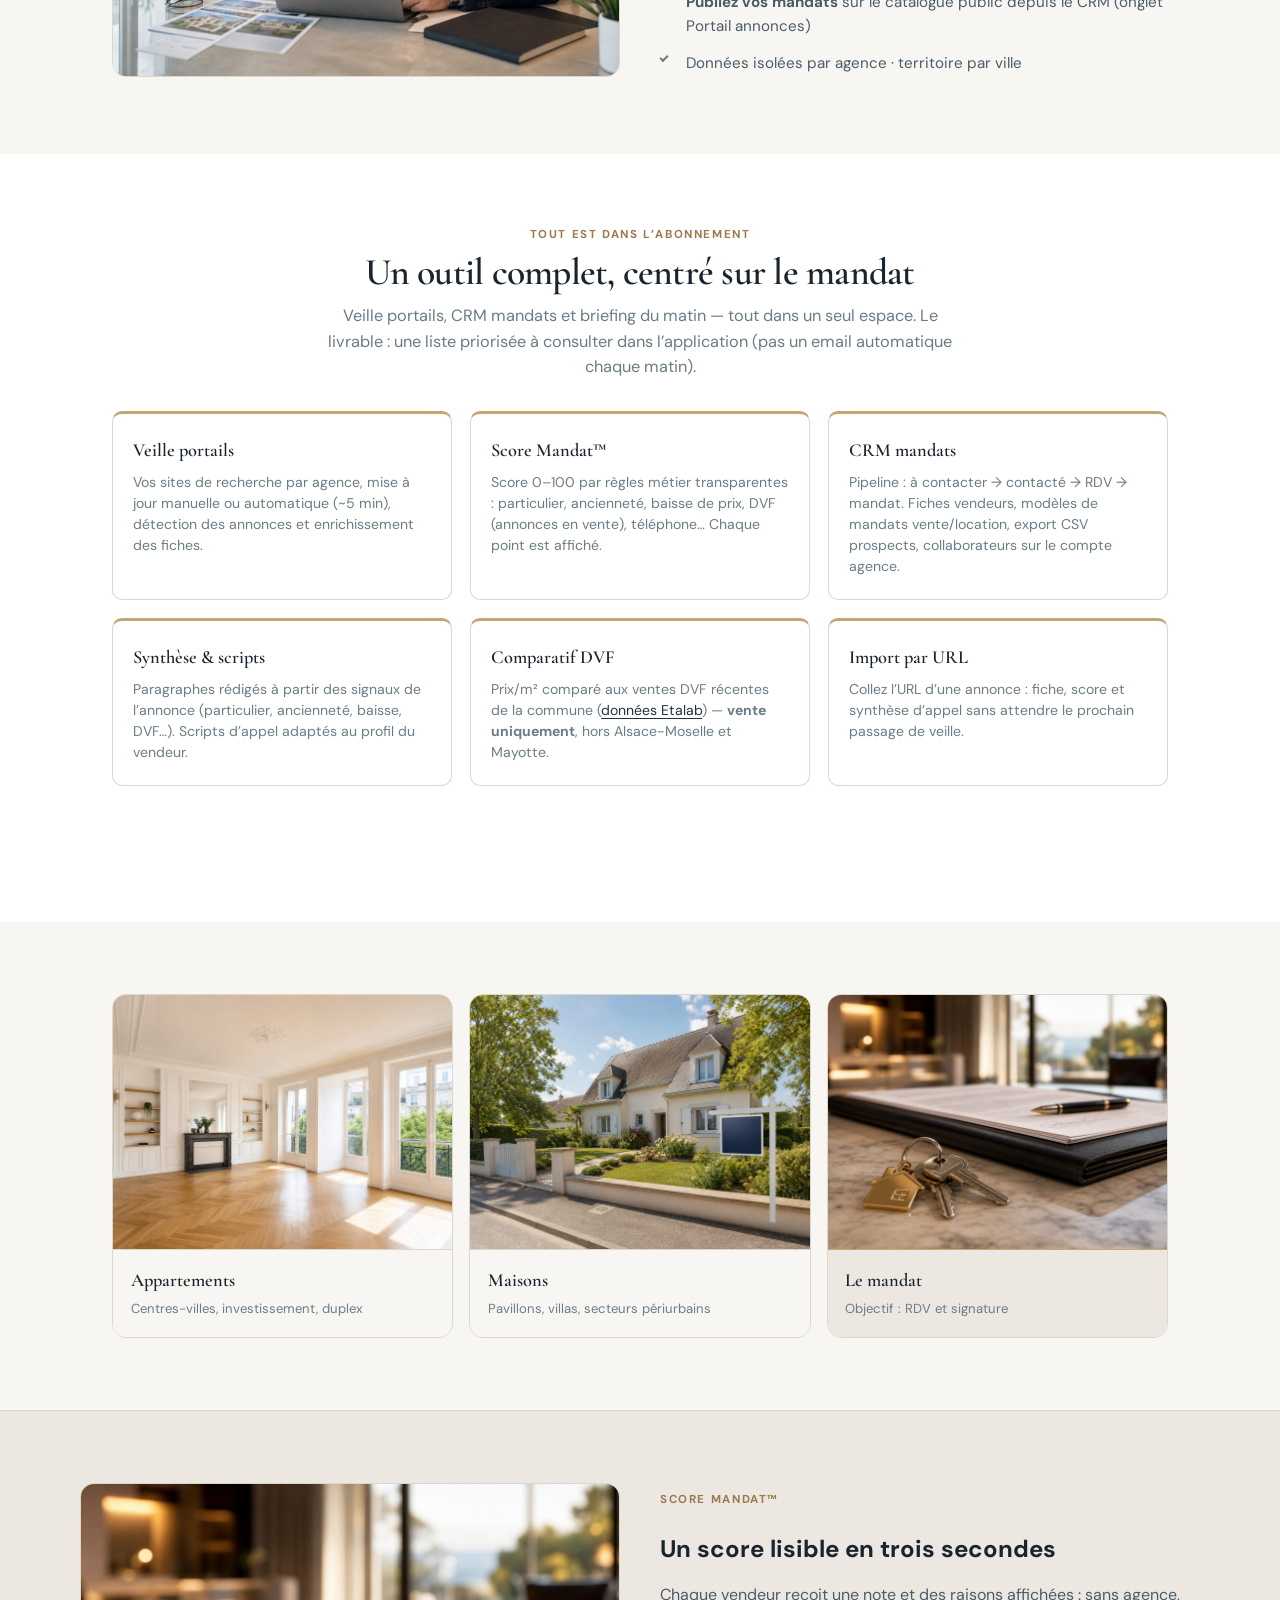
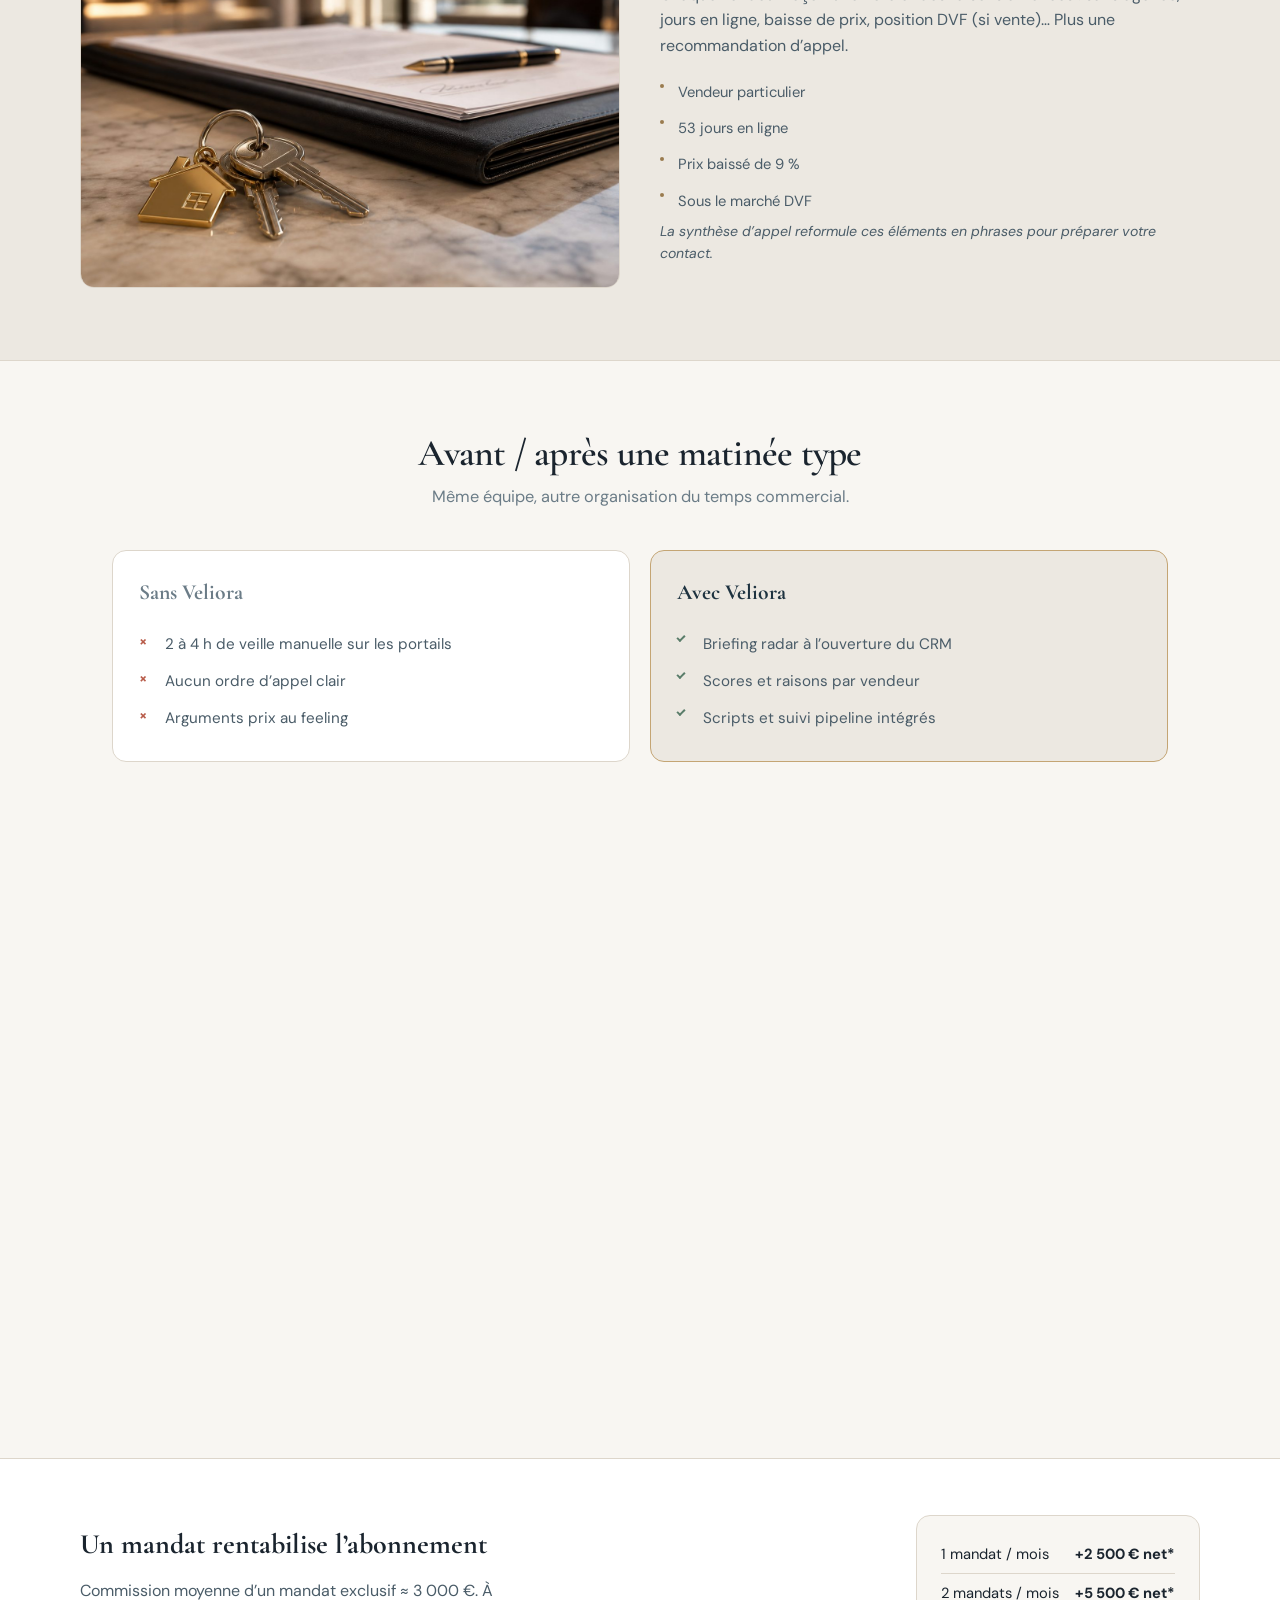
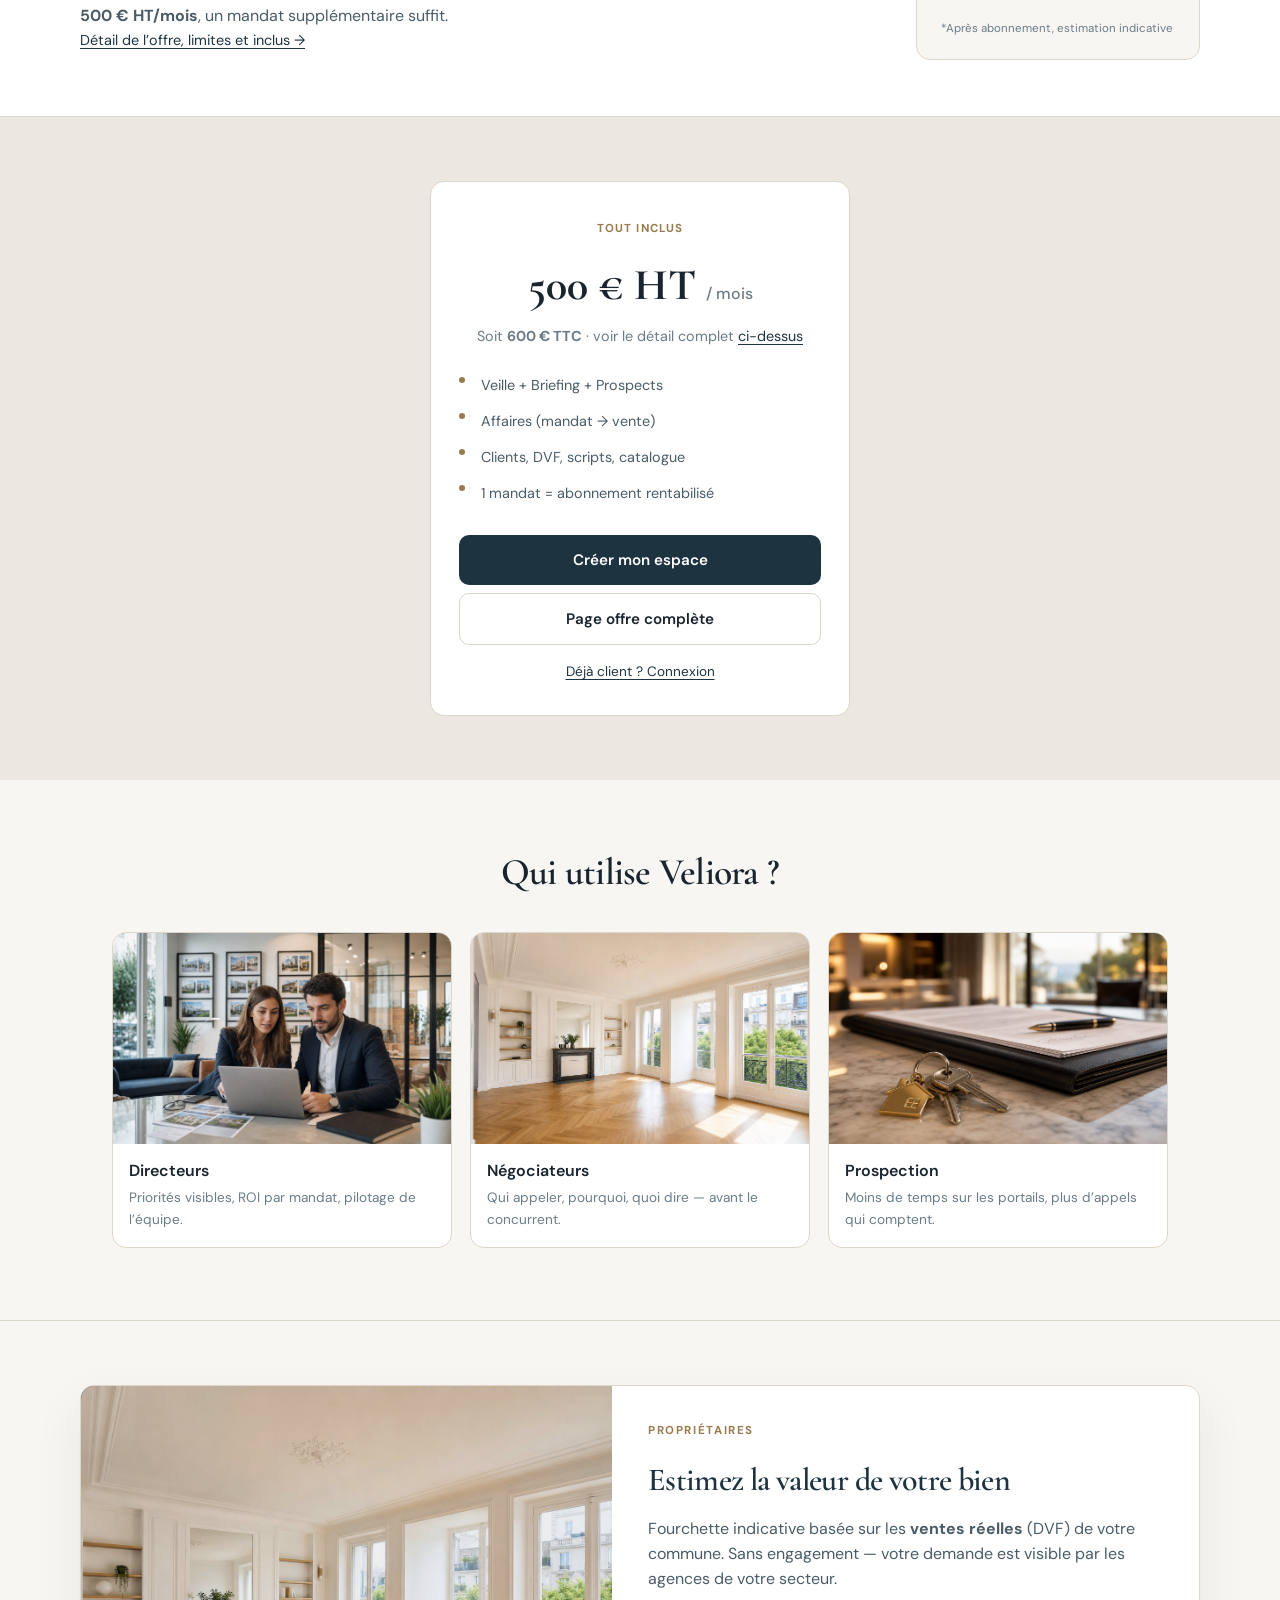
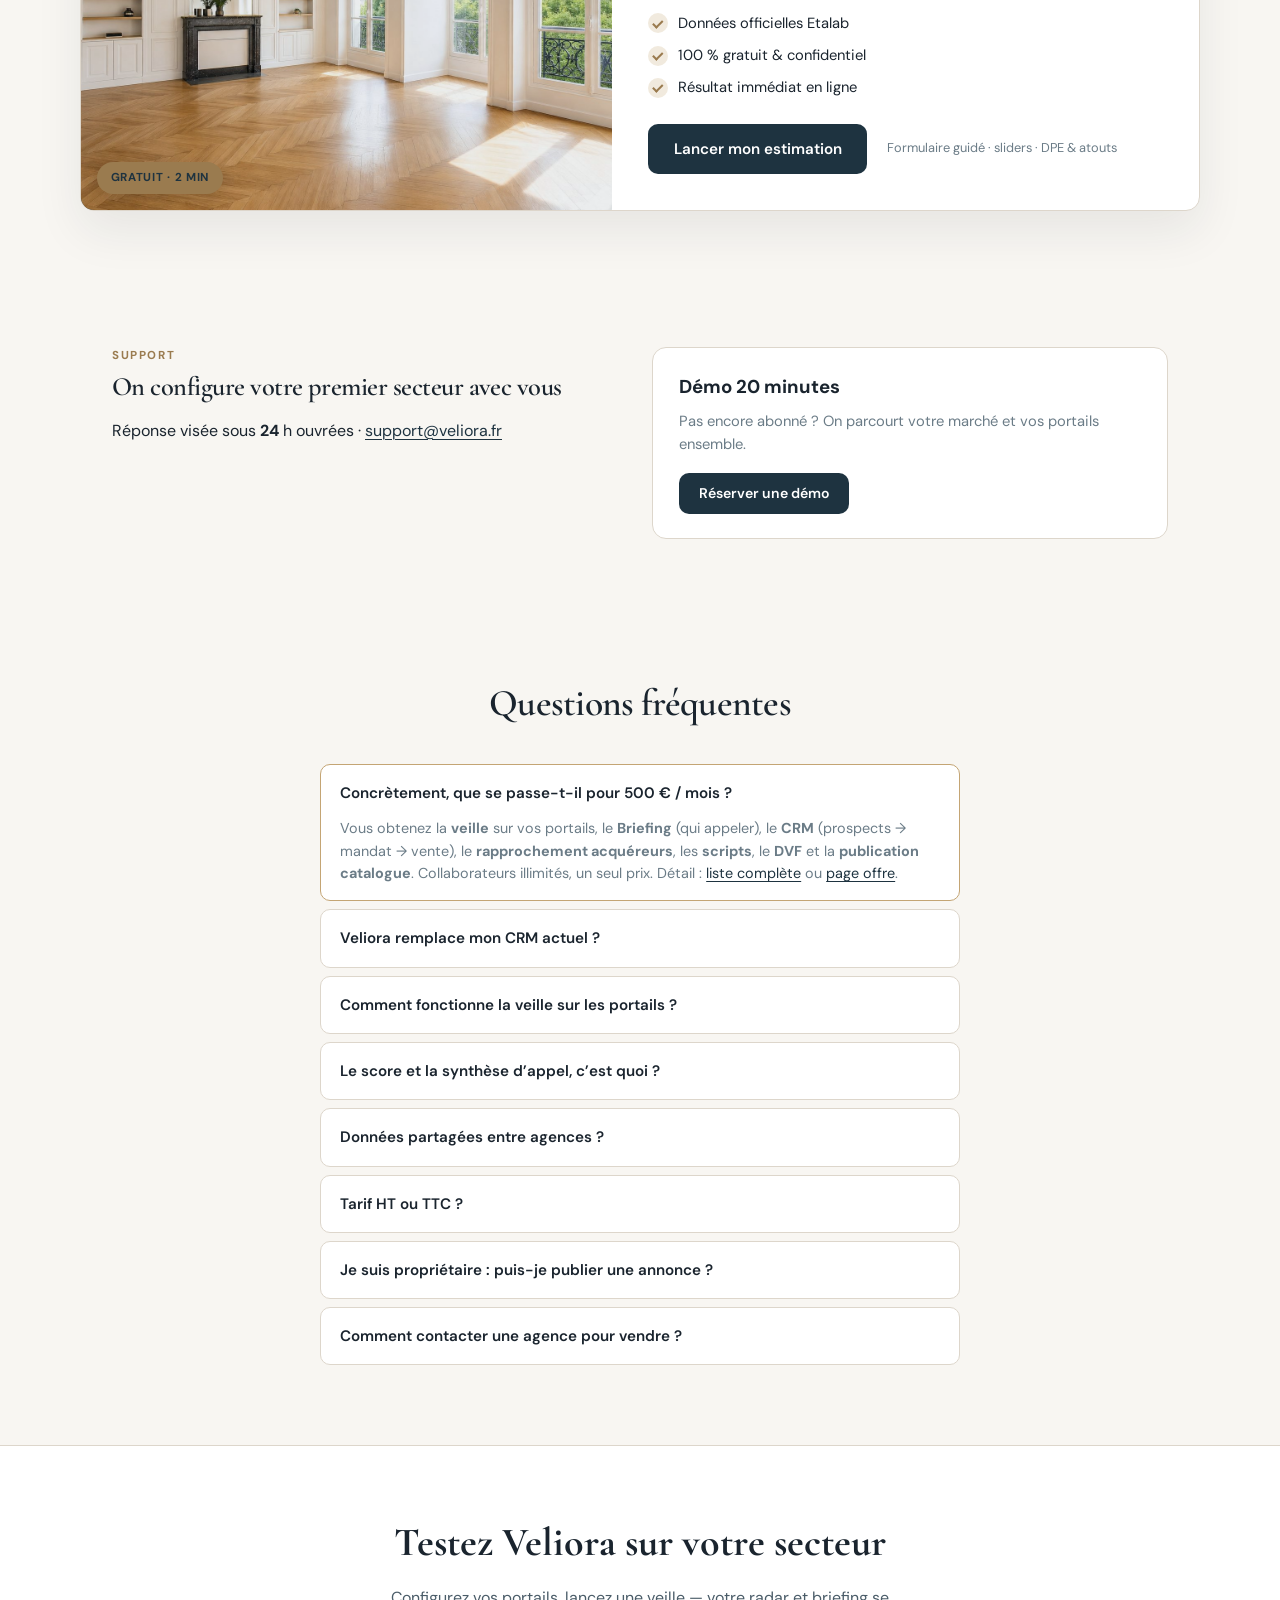
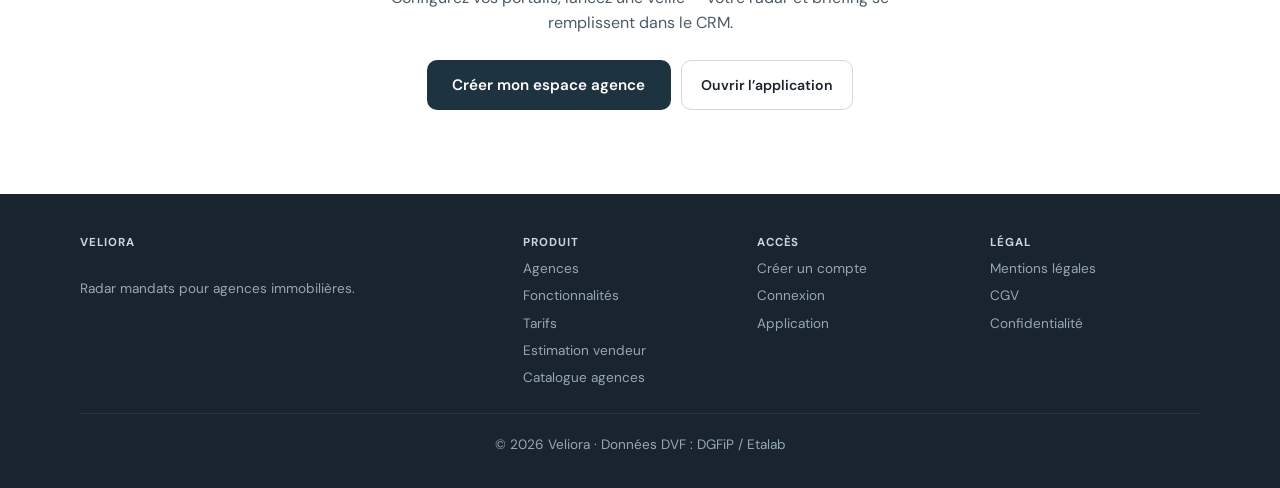
==== commit df889ad5: "Prod-ready : SEO agence immobilière + borne DVF anti-timeout SEO vitrine (focus « agence immobilière" ====
--- a/vitrine/index.html
+++ b/vitrine/index.html
@@ -18,20 +18,23 @@
     })();
   </script>
   <meta name="viewport" content="width=device-width, initial-scale=1.0, viewport-fit=cover">
-  <meta name="description" content="Veliora : 500 € HT/mois pour savoir qui appeler en premier. Veille portails, Score Mandat™, CRM affaires de A à Z. Un mandat exclusif rentabilise l'abonnement.">
+  <meta name="description" content="Logiciel de pige immobilière pour agences : veille portails (Leboncoin, PAP, SeLoger), Score Mandat™ et CRM mandats. 500 € HT/mois pour savoir qui appeler en premier — un mandat exclusif rentabilise l'abonnement.">
+  <meta name="keywords" content="logiciel pige immobilière, pige immobilière, logiciel agence immobilière, prospection immobilière, radar mandats, CRM agence immobilière, veille annonces immobilières">
   <meta name="robots" content="index, follow">
+  <meta name="author" content="Veliora">
   <link rel="canonical" href="https://veliora.fr/">
   <meta property="og:type" content="website">
+  <meta property="og:site_name" content="Veliora">
   <meta property="og:locale" content="fr_FR">
-  <meta property="og:title" content="Veliora — 500 €/mois · Qui appeler en premier">
-  <meta property="og:description" content="Veille portails, Briefing, Score Mandat™, CRM jusqu'à la vente. Un mandat rentabilise l'abonnement.">
+  <meta property="og:title" content="Veliora — Logiciel de pige immobilière pour agences · 500 €/mois">
+  <meta property="og:description" content="Pige immobilière automatisée pour agences : veille portails, Briefing, Score Mandat™, CRM jusqu'à la vente. Un mandat rentabilise l'abonnement.">
   <meta property="og:url" content="https://veliora.fr/">
   <meta property="og:image" content="https://veliora.fr/vitrine/assets/img/veliora-og.png">
   <meta name="twitter:card" content="summary_large_image">
   <meta name="theme-color" content="#152a36">
   <link rel="icon" href="/favicon.ico" type="image/svg+xml">
   <link rel="apple-touch-icon" href="/vitrine/assets/img/veliora-icon-180.png">
-  <title>Veliora — 500 €/mois · Veille, Briefing et CRM mandats pour agences</title>
+  <title>Logiciel de pige immobilière pour agences — Veliora · 500 €/mois</title>
   <link rel="preconnect" href="https://fonts.googleapis.com">
   <link rel="preconnect" href="https://fonts.gstatic.com" crossorigin>
   <link rel="stylesheet" href="https://fonts.googleapis.com/css2?family=Cormorant+Garamond:ital,wght@0,500;0,600;0,700;1,500&family=DM+Sans:ital,wght@0,400;0,500;0,600;0,700&family=JetBrains+Mono:wght@400;500&display=swap" media="print" onload="this.media='all'">
@@ -45,7 +48,14 @@
     "name": "Veliora",
     "applicationCategory": "BusinessApplication",
     "operatingSystem": "Web",
-    "description": "Radar de mandats immobiliers pour agences — veille portails, Score Mandat™, CRM mandats, briefing et priorisation des appels dans le CRM.",
+    "url": "https://veliora.fr/",
+    "inLanguage": "fr-FR",
+    "description": "Logiciel de pige immobilière pour agences — veille portails (Leboncoin, PAP, SeLoger), Score Mandat™, CRM mandats, briefing et priorisation des appels.",
+    "keywords": "logiciel pige immobilière, pige immobilière, logiciel agence immobilière, prospection immobilière, radar mandats, CRM agence immobilière",
+    "audience": {
+      "@type": "Audience",
+      "audienceType": "Agences immobilières"
+    },
     "offers": {
       "@type": "Offer",
       "price": "500",
@@ -57,6 +67,74 @@
         "unitText": "HT / mois / agence"
       }
     }
+  }
+  </script>
+  <script type="application/ld+json">
+  {
+    "@context": "https://schema.org",
+    "@type": "Organization",
+    "name": "Veliora",
+    "url": "https://veliora.fr/",
+    "logo": "https://veliora.fr/crm/assets/img/veliora-logo.svg",
+    "description": "Logiciel de pige immobilière et CRM mandats pour agences immobilières.",
+    "email": "contact@veliora.fr",
+    "areaServed": "FR"
+  }
+  </script>
+  <script type="application/ld+json">
+  {
+    "@context": "https://schema.org",
+    "@type": "FAQPage",
+    "mainEntity": [
+      {
+        "@type": "Question",
+        "name": "Concrètement, que se passe-t-il pour 500 € / mois ?",
+        "acceptedAnswer": {
+          "@type": "Answer",
+          "text": "Vous obtenez la veille sur vos portails, le Briefing (qui appeler), le CRM (prospects → mandat → vente), le rapprochement acquéreurs, les scripts, le DVF et la publication catalogue. Collaborateurs illimités, un seul prix."
+        }
+      },
+      {
+        "@type": "Question",
+        "name": "Veliora remplace mon CRM actuel ?",
+        "acceptedAnswer": {
+          "@type": "Answer",
+          "text": "Non pour la gestion globale du parc. Veliora est un CRM mandats orienté prospection : pipeline vendeurs, scoring, mandats, scripts. Gardez Hektor, Apimo ou équivalent pour le reste."
+        }
+      },
+      {
+        "@type": "Question",
+        "name": "Comment fonctionne la veille sur les portails ?",
+        "acceptedAnswer": {
+          "@type": "Answer",
+          "text": "Veliora consulte les pages de recherche que vous configurez, détecte les nouvelles annonces, enrichit les fiches (contacts, prix, DVF si vente) et alimente votre briefing du matin. Lancez une mise à jour manuelle, laissez la veille automatique tourner, ou analysez une annonce par son lien."
+        }
+      },
+      {
+        "@type": "Question",
+        "name": "Le score et la synthèse d'appel, c'est quoi ?",
+        "acceptedAnswer": {
+          "@type": "Answer",
+          "text": "Le Score Mandat™ = règles métier affichées (particulier, baisse, DVF sur vente…). La synthèse d'appel = paragraphes générés à partir de ces signaux. Chaque critère du score reste visible dans le CRM."
+        }
+      },
+      {
+        "@type": "Question",
+        "name": "Les données sont-elles partagées entre agences ?",
+        "acceptedAnswer": {
+          "@type": "Answer",
+          "text": "Non. Chaque agence a son espace isolé : portails, prospects, historique de veille et utilisateurs."
+        }
+      },
+      {
+        "@type": "Question",
+        "name": "Le tarif est-il HT ou TTC ?",
+        "acceptedAnswer": {
+          "@type": "Answer",
+          "text": "500 € HT / mois par agence. La TVA s'applique selon votre statut."
+        }
+      }
+    ]
   }
   </script>
 </head>
